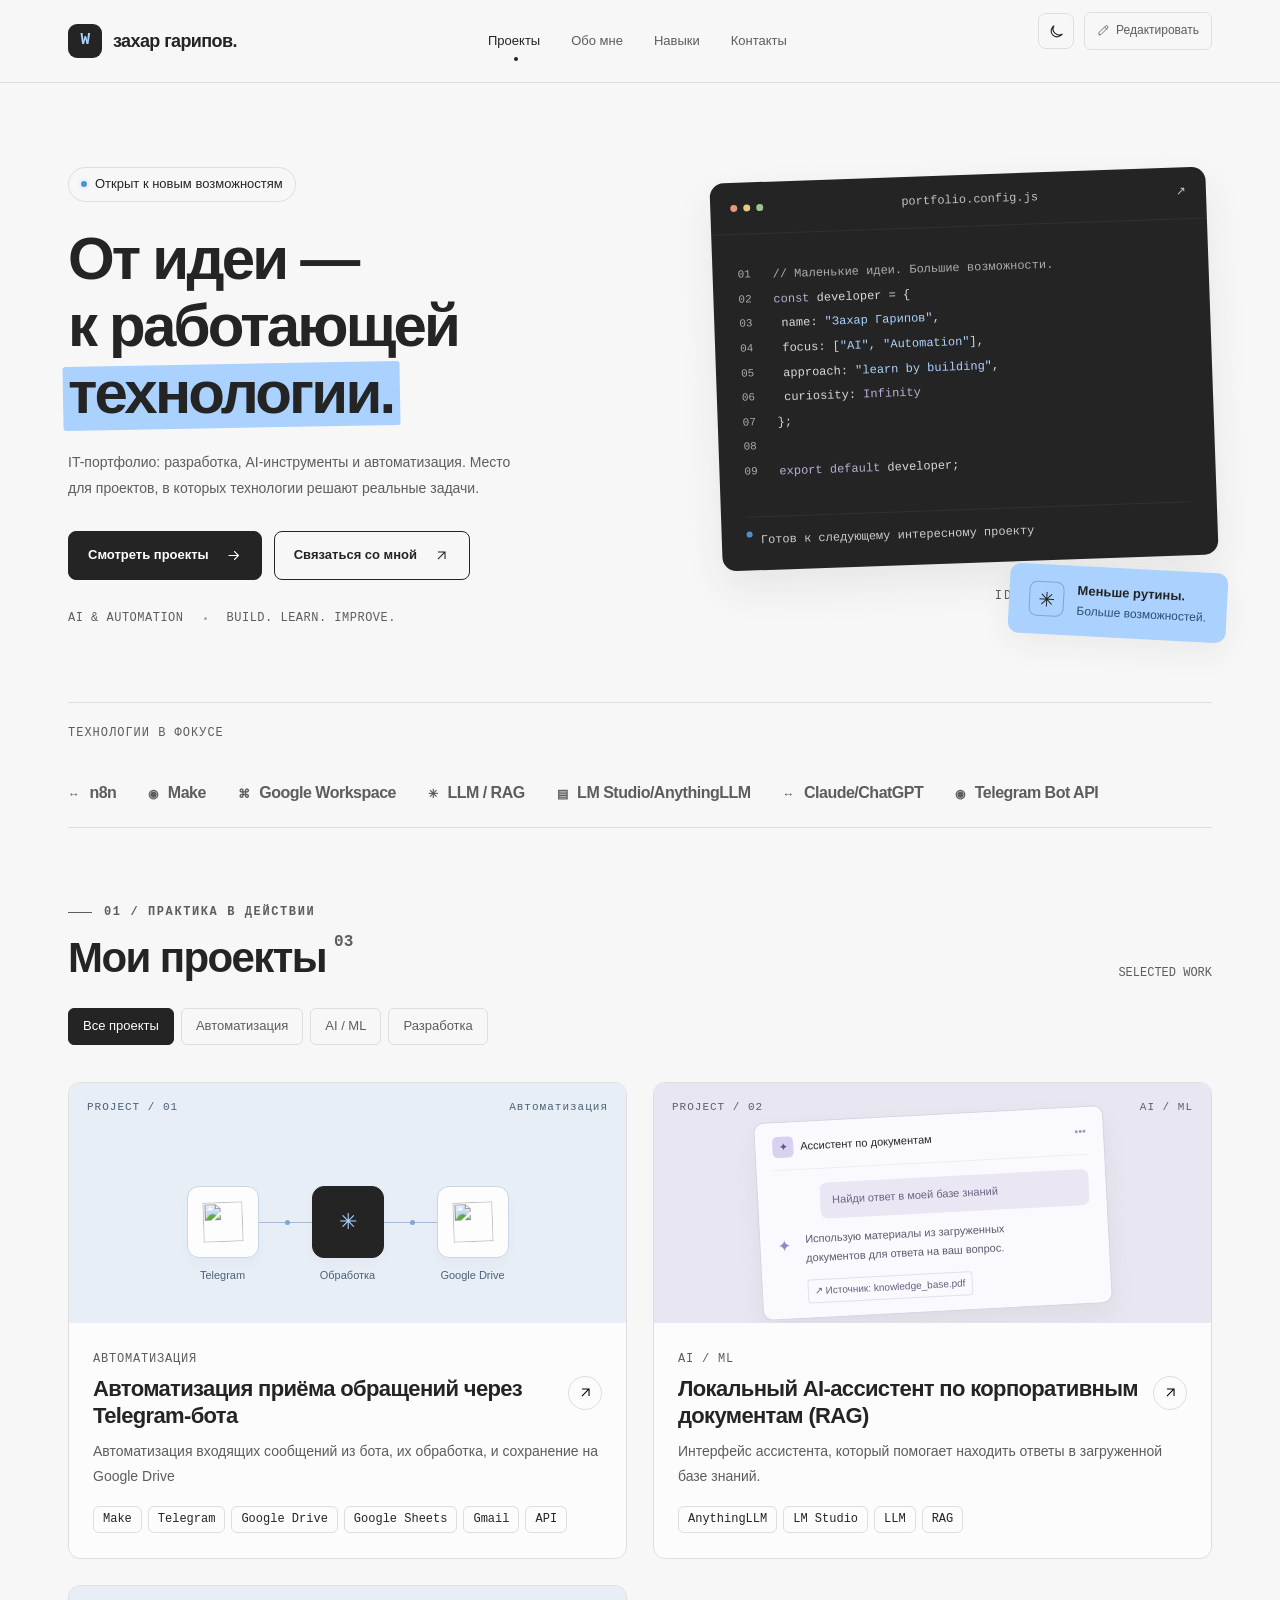
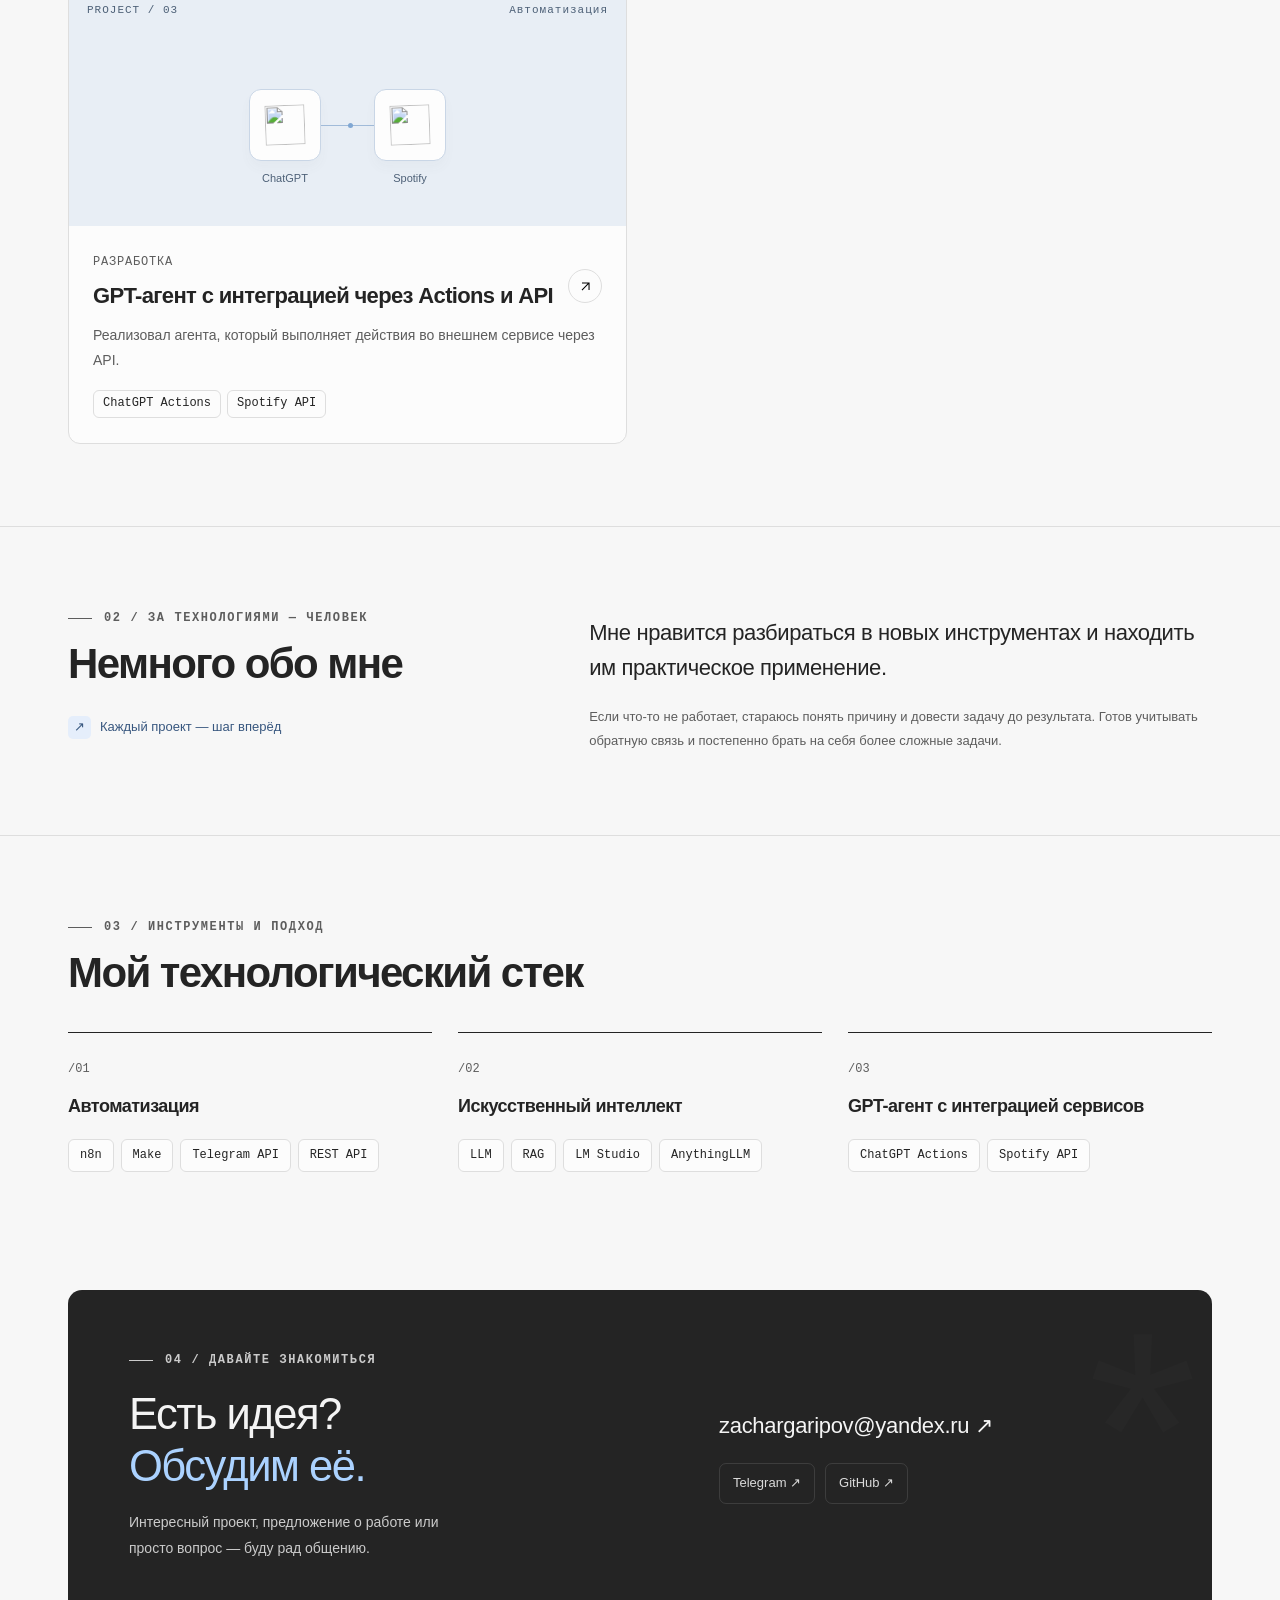
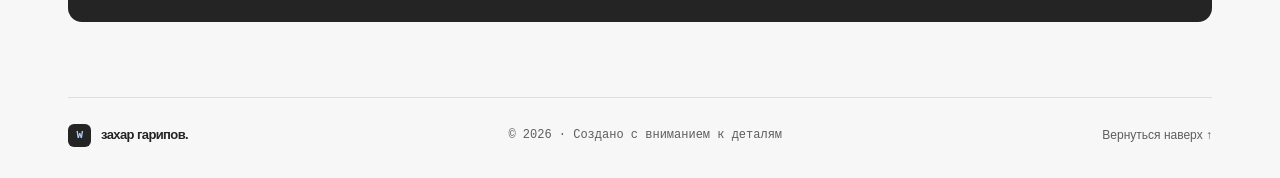
==== index.html @ d555c377 "Add files via upload" ====
<!doctype html>
<html lang="ru" data-theme="light">

<head>
  <meta charset="UTF-8">
  <meta name="viewport" content="width=device-width, initial-scale=1">
  <meta name="theme-color" content="#f7f7f7">
  <script>
    
    (() => {
      let savedTheme;
      try { savedTheme = localStorage.getItem('waynerd-color-theme'); } catch { }
      const theme = savedTheme === 'light' || savedTheme === 'dark'
        ? savedTheme : (window.matchMedia('(prefers-color-scheme: dark)').matches ? 'dark' : 'light');
      document.documentElement.dataset.theme = theme;
      document.querySelector('meta[name="theme-color"]').content = theme === 'dark' ? '#181818' : '#f7f7f7';
    })();
  </script>
  <meta name="description" content="Личное IT-портфолио: проекты, автоматизация, AI и разработка.">
  <title>Захар Гарипов — IT-портфолио</title>
  <link rel="icon"
    href="data:image/svg+xml,%3Csvg xmlns='http://www.w3.org/2000/svg' viewBox='0 0 64 64'%3E%3Crect width='64' height='64' rx='16' fill='%23242424'/%3E%3Cpath d='M16 20l8 25 8-19 8 19 8-25' fill='none' stroke='%23abd2ff' stroke-width='5'/%3E%3C/svg%3E">
  <style>
    :root {
      --paper: #f7f7f7;
      --white: #fff;
      --ink: #242424;
      --muted: #5d5d5d;
      --line: #dedede;
      --accent: #abd2ff;
      --dark: #242424;
      --radius: 18px
    }

    * {
      box-sizing: border-box
    }

    html {
      scroll-behavior: smooth;
      scroll-padding-top: 98px
    }
.project-category {
    font-size: 12px;
    color: var(--muted);
    letter-spacing: .8px;
    text-transform: uppercase;
}
    body {
      margin: 0;
      background: var(--paper);
      color: var(--ink);
      font-family: Inter, "Segoe UI", Arial, sans-serif;
      font-size: 15px;
      line-height: 1.6
    }

    button,
    input,
    textarea,
    select {
      font: inherit
    }

    button,
    a {
      -webkit-tap-highlight-color: transparent
    }

    a {
      color: inherit;
      text-decoration: none
    }

button {
    position: relative;
    cursor: pointer;
    top: -10px;
}

    button:disabled {
      cursor: default;
      opacity: .55
    }

    button:focus-visible,
    a:focus-visible,
    input:focus-visible,
    textarea:focus-visible,
    select:focus-visible {
      outline: 3px solid #4b89ce;
      outline-offset: 4px
    }

    ::selection {
      background: var(--accent)
    }

    svg {
      display: block
    }

    img {
      max-width: 60%;
      display: block;
      transform:rotate(-2deg)
    }

    .wrap {
      max-width: 1240px;
      padding: 0 48px;
      margin: auto
    }

    .mono {
      font-family: Consolas, "Courier New", monospace
    }

    .eyebrow {
      font-size: 12px;
      letter-spacing: 1.6px;
      font-weight: 600;
      text-transform: uppercase;
      color: var(--muted);
      display: flex;
      align-items: center;
      gap: 12px
    }

    .eyebrow:before {
      content: "";
      width: 24px;
      height: 1px;
      background: currentColor
    }

    .pill {
      display: inline-flex;
      align-items: center;
      padding: 5px 11px;
      font-size: 12px;
      border: 1px solid var(--line);
      border-radius: 6px;
      white-space: nowrap
    }

    .btn {
      display: inline-flex;
      align-items: center;
      justify-content: center;
      gap: 16px;
      border: 1px solid var(--ink);
      border-radius: 8px;
      padding: 13px 19px;
      font-size: 13px;
      font-weight: 600;
      min-height: 46px;
      transition: background .2s, transform .2s
    }

    .btn:hover {
      transform: translateY(-2px)
    }

    .btn-dark {
      background: var(--ink);
      color: white
    }

    .btn-dark:hover {
      background: #404040
    }

    .btn-light {
      background: transparent
    }

    .arrow {
      width: 17px;
      height: 17px
    }

    .section {
      padding: 82px 0;
      border-top: 1px solid var(--line)
    }

    .section-top {
      display: flex;
      align-items: end;
      justify-content: space-between;
      gap: 24px;
      margin-bottom: 35px
    }

    .section h2 {
      font-size: clamp(29px, 3.4vw, 42px);
      line-height: 1.2;
      letter-spacing: -1.6px;
      margin: 11px 0 0;
      font-weight: 600
    }

    p {
      margin: 0
    }

    .skip {
      position: fixed;
      top: -100px;
      left: 20px;
      z-index: 100;
      background: var(--accent);
      padding: 12px
    }

    .skip:focus {
      top: 10px
    }

    header {
      position: sticky;
      top: 0;
      z-index: 20;
      background: rgba(247, 247, 247, .96);
      border-bottom: 1px solid var(--line);
      backdrop-filter: blur(12px)
    }

    .header-inner {
      height: 82px;
      display: flex;
      align-items: center;
      justify-content: space-between;
      gap: 24px
    }

    .brand {
      display: flex;
      align-items: center;
      gap: 11px;
      font-size: 18px;
      font-weight: 700;
      letter-spacing: -.6px
    }

    .brand-symbol {
      width: 34px;
      height: 34px;
      border-radius: 9px;
      display: grid;
      place-items: center;
      background: var(--ink);
      color: var(--accent);
      font-size: 16px
    }

    .brand-dot {
      color: #4b89ce
    }

    .nav {
      display: flex;
      gap: 31px;
      font-size: 13px;
      color: var(--muted)
    }

    .nav a:hover,
    .nav a.active {
      color: var(--ink)
    }

    .nav a.active {
      position: relative
    }

    .nav a.active:after {
      content: "";
      position: absolute;
      bottom: -10px;
      width: 4px;
      height: 4px;
      border-radius: 50%;
      background: var(--ink);
      left: 50%
    }

    .header-actions {
      display: flex;
      gap: 10px;
      align-items: center
    }

    .edit-button {
      background: transparent;
      border: 1px solid var(--line);
      padding: 8px 12px;
      border-radius: 7px;
      color: var(--muted);
      font-size: 12px;
      display: flex;
      align-items: center;
      gap: 7px
    }

    .edit-button:hover {
      border-color: var(--ink);
      color: var(--ink)
    }

    .menu-toggle {
      display: none;
      background: none;
      border: 1px solid var(--line);
      border-radius: 8px;
      width: 42px;
      height: 42px;
      font-size: 20px
    }

    .hero {
      padding: 74px 0 59px
    }

    .hero-grid {
      display: grid;
      grid-template-columns: 1.15fr 1fr;
      gap: 60px;
      align-items: center
    }

    .availability {
      display: inline-flex;
      align-items: center;
      gap: 8px;
      border: 1px solid var(--line);
      border-radius: 50px;
      font-size: 13px;
      padding: 6px 12px;
      margin-bottom: 23px
    }

    .status-dot {
      height: 6px;
      width: 6px;
      background: #508ecc;
      border-radius: 50%;
      box-shadow: 0 0 0 3px #e8f3ff
    }

    .hero h1 {
      font-size: clamp(38px, 4.7vw, 60px);
      font-weight: 600;
      line-height: 1.12;
      letter-spacing: -2.8px;
      margin: 0 0 24px
    }

    .hero h1 span {
      display: block
    }

    .highlight {
      width: max-content;
      max-width: 100%;
      position: relative;
      isolation: isolate
    }

    .highlight:before {
      content: "";
      position: absolute;
      background: var(--accent);
      inset: 5px -7px -2px -5px;
      z-index: -1;
      transform: rotate(-1deg);
      border-radius: 3px
    }

    .hero-desc {
      max-width: 450px;
      line-height: 1.85;
      color: var(--muted);
      font-size: 14px
    }

    .hero-actions {
      display: flex;
      flex-wrap: wrap;
      gap: 12px;
      margin-top: 29px
    }

    .hero-meta {
      margin-top: 29px;
      display: flex;
      gap: 20px;
      align-items: center;
      font-size: 12px;
      letter-spacing: .5px;
      color: var(--muted);
      flex-wrap: wrap
    }

    .hero-meta i {
      width: 3px;
      height: 3px;
      border-radius: 50%;
      background: #a7a7a7
    }

    .hero-art {
      position: relative;
      padding: 18px 0 32px 8px;
      min-width: 0
    }

    .terminal {
      background: var(--dark);
      color: #d8d8d8;
      border-radius: 14px;
      overflow: hidden;
      transform: rotate(-2deg);
      box-shadow: 0 18px 40px #2f2f2f15;
      position: relative
    }

    .terminal-top {
      padding: 16px 20px;
      border-bottom: 1px solid #ffffff0e;
      display: flex;
      align-items: center;
      justify-content: space-between;
      font-size: 12px;
      color: #c1c1c1
    }

    .dots {
      display: flex;
      gap: 6px
    }

    .dots i {
      width: 7px;
      height: 7px;
      border-radius: 50%;
      background: #6f6f6f
    }

    .dots i:first-child {
      background: #e89683
    }

    .dots i:nth-child(2) {
      background: #e3cb80
    }

    .dots i:nth-child(3) {
      background: #a2c38b
    }

    .terminal-code {
      padding: 29px 25px 31px;
      font-size: 12px;
      line-height: 2.05
    }
/* Изначально скрываем темный фон и окно */
.my-modal {
  position: fixed;
  top: 0;
  left: 0;
  width: 100%;
  height: 100%;
  background: rgba(0, 0, 0, 0.6); /* Затемнение фона */
  display: flex;
  justify-content: center;
  align-items: center;
  z-index: 9999;
  
  opacity: 0;
  pointer-events: none;
  transition: opacity 0.2s ease;
}

/* Белая карточка внутри */
.modal-content {
  background: white;
  padding: 30px;
  border-radius: 12px;
  width: 550px;
  max-width: 90%;
  position: relative
}

/* Класс, который добавляет JavaScript при клике */
.my-modal.active {
  opacity: 1;
  pointer-events: auto;
}

    .code-line {
      display: flex;
      gap: 20px
    }

    .line-no {
      color: #acacac;
      user-select: none;
      width: 15px;
      flex-shrink: 0;
      font-size: 11px
    }

    .code-text {
      white-space: pre-wrap;
      overflow-wrap: anywhere
    }

    .code-purple {
      color: #bcadd6
    }

    .code-accent {
      color: #abd2ff
    }

    .code-muted {
      color: #acacac
    }

    .terminal-foot {
      margin: 0 25px 20px;
      border-top: 1px solid #ffffff0e;
      padding-top: 14px;
      font-size: 12px;
      color: #cccccc;
      display: flex;
      gap: 8px
    }

    .terminal-foot .status-dot {
      box-shadow: none
    }

    .floating-card {
      position: absolute;
      right: -15px;
      bottom: 0;
      background: var(--accent);
      padding: 15px 20px;
      border-radius: 11px;
      box-shadow: 0 10px 30px #31313110;
      display: flex;
      align-items: center;
      gap: 13px;
      transform: rotate(3deg)
    }

    .floating-card strong {
      display: block;
      font-size: 13px
    }

    .floating-card span {
      display: block;
      color: #2d4d72;
      font-size: 12px
    }

    .floating-icon {
      font-size: 20px;
      border: 1px solid #7ba6d8;
      width: 35px;
      height: 35px;
      border-radius: 8px;
      display: grid;
      place-items: center
    }

    .art-label {
      font-size: 12px;
      letter-spacing: 2px;
      text-align: right;
      margin-top: 24px;
      color: var(--muted);
      padding-right: 24px
    }

    .tech-strip {
      border-top: 1px solid var(--line);
      border-bottom: 1px solid var(--line);
      margin-top: 64px;
      padding: 21px 0;
      display: flex;
      align-items: center;
      gap: 37px;
      justify-content: space-between;
      flex-wrap: wrap
    }

    .tech-strip>span {
      font-size: 12px;
      color: var(--muted);
      letter-spacing: 1px
    }

    .tech-list {
      display: flex;
      gap: 32px;
      flex-wrap: wrap;
      align-items: center;
      color: var(--muted)
    }

    .tech-list span {
      font-size: 16px;
      letter-spacing: -.5px;
      font-weight: 600
    }

    .tech-list small {
      font-size: 12px;
      margin-right: 6px;
      color: var(--muted)
    }

    #projects {
      border-top: 0;
      padding-top: 16px
    }

    .project-count {
      color: var(--muted);
      font-size: 16px;
      vertical-align: top;
      letter-spacing: 0;
      margin-left: 8px
    }

    .project-tools {
      display: flex;
      align-items: center;
      justify-content: space-between;
      gap: 18px;
      margin-bottom: 27px
    }

    .filters {
      display: flex;
      gap: 7px;
      flex-wrap: wrap
    }

    .filter {
      background: transparent;
      border: 1px solid var(--line);
      padding: 7px 14px;
      border-radius: 6px;
      font-size: 13px;
      color: var(--muted)
    }

    .filter.active {
      background: var(--ink);
      border-color: var(--ink);
      color: white
    }

    .project-grid {
      display: grid;
      grid-template-columns: repeat(2, minmax(0, 1fr));
      gap: 26px
    }

    .project {
      border: 1px solid var(--line);
      background: #fcfcfc;
      border-radius: 12px;
      overflow: hidden;
      transition: transform .2s, box-shadow .2s
    }

    .project:hover {
      transform: translateY(-4px);
      box-shadow: 0 12px 24px #3232320a
    }

    .project-preview {
      height: 240px;
      position: relative;
      overflow: hidden;
      display: flex;
      align-items: center;
      justify-content: center;
      background: #e8eef5
    }

    .preview-index {
      position: absolute;
      top: 16px;
      left: 18px;
      font-size: 11px;
      letter-spacing: 1px;
      color: #4d6077
    }

    .preview-type {
      position: absolute;
      top: 16px;
      right: 18px;
      font-size: 11px;
      letter-spacing: 1px;
      color: #4d6077
    }

    .workflow {
      width: 100%;
      max-width: 400px;
      padding: 38px 24px 0;
      display: flex;
      align-items: center;
      justify-content: center
    }

    .node {
      border: 1px solid #c9d6e6;
      box-shadow: 0 7px 12px #56565608;
      background: #fdfdfd;
      width: 72px;
      height: 72px;
      border-radius: 12px;
      display: grid;
      place-items: center;
      position: relative
    }

    .node-icon {
      font-size: 22px
    }
.notice {
 
    padding: 12px 14px;
    border-radius: 8px;
    font-size: 13px;
    color: #3e5b81;
    margin-bottom: 20px;
    line-height: 1.65;
    top: 100px;
    position: relative;
}
    .node small {
      position: absolute;
      top: 80px;
      white-space: nowrap;
      color: #4d6077;
      font-size: 11px
    }

    .node.main {
      background: var(--dark);
      border-color: var(--dark);
      color: var(--accent)
    }

    .connector {
      height: 1px;
      background: #a1bbd9;
      flex: 1;
      min-width: 12px;
      max-width: 53px;
      position: relative
    }

    .connector:after {
      content: "";
      width: 5px;
      height: 5px;
      background: #80a7d3;
      position: absolute;
      top: -2px;
      left: 50%;
      border-radius: 50%
    }

    .project-preview.ai {
      background: #e8e7f1
    }

    .project-preview.ai .preview-index,
    .project-preview.ai .preview-type {
      color: #635b74
    }

    .mini-chat {
      width: 76%;
      max-width: 350px;
      border: 1px solid #d7d4e3;
      border-radius: 10px;
      background: #faf9fe;
      box-shadow: 0 13px 23px #6b6b6b14;
      margin-top: 20px;
      padding: 14px 17px;
      transform: rotate(-3deg)
    }

    .chat-head {
      display: flex;
      gap: 7px;
      align-items: center;
      font-size: 11px;
      padding-bottom: 12px;
      border-bottom: 1px solid #eeedf3
    }

    .chat-avatar {
      background: #d8d1ef;
      width: 21px;
      height: 21px;
      border-radius: 5px;
      display: grid;
      place-items: center;
      color: #65538b
    }

    .chat-message {
      margin: 14px 0 10px 45px;
      border-radius: 7px;
      background: #eae6f4;
      padding: 9px 12px;
      font-size: 11px;
      color: #6d6382
    }

    .chat-response {
      font-size: 11px;
      line-height: 1.8;
      color: #60586e;
      padding-left: 28px;
      position: relative
    }

    .chat-response:before {
      content: "✦";
      position: absolute;
      left: 0;
      top: 2px;
      color: #9a83c5;
      font-size: 16px
    }
    .dilog-1 {
      position: relative;
    }

    .chat-source {
      font-size: 10px;
      display: inline-block;
      margin: 11px 0 0 28px;
      border: 1px solid #e3dfef;
      border-radius: 3px;
      padding: 3px 6px;
      color: #695c7d
    }

    .project-preview.web {
      background: #e7eef7
    }

    .mini-browser {
      width: 78%;
      border: 1px solid #c8d7ec;
      border-radius: 8px;
      background: #fafcff;
      margin-top: 24px;
      transform: rotate(2deg);
      box-shadow: 0 10px 25px #73737315
    }

    .mini-bar {
      height: 22px;
      background: #edf3fb;
      border-bottom: 1px solid #dce7f5;
      display: flex;
      gap: 4px;
      align-items: center;
      padding: 0 9px
    }

    .mini-bar i {
      width: 4px;
      height: 4px;
      background: #b6c8df;
      border-radius: 50%
    }

    .mini-screen {
      display: grid;
      grid-template-columns: 1fr 1fr;
      gap: 20px;
      padding: 24px
    }

    .mini-screen b {
      font-size: 21px;
      line-height: 1.05;
      letter-spacing: -1px;
      color: #3d536f
    }

    .mini-screen p {
      height: 4px;
      background: #d9e3f0;
      width: 70%;
      margin-top: 10px
    }

    .mini-screen button {
      background: #43648a;
      border: 0;
      padding: 5px 11px;
      border-radius: 3px;
      color: #d8e6f8;
      font-size: 8px;
      margin-top: 12px;
      pointer-events: none
    }

    .mini-graphic {
      background: #d8e5f5;
      border-radius: 5px;
      display: flex;
      align-items: end;
      justify-content: center;
      gap: 8px;
      padding: 14px
    }

    .mini-graphic i {
      background: #88a9d2;
      flex: 1;
      border-radius: 3px;
      height: 35%
    }

    .mini-graphic i:nth-child(2) {
      height: 65%
    }

    .mini-graphic i:nth-child(3) {
      height: 90%;
      background: #496f9f
    }

    .project-preview.data {
      background: #eceef1
    }

    .mini-data {
      margin-top: 25px;
      background: #fafbfc;
      border: 1px solid #d6dce5;
      padding: 18px;
      border-radius: 9px;
      width: 73%;
      transform: rotate(-2deg);
      box-shadow: 0 10px 25px #5e5e5e10
    }

    .data-head {
      font-size: 11px;
      color: #586578;
      display: flex;
      justify-content: space-between
    }

    .data-bars {
      display: flex;
      gap: 9px;
      align-items: end;
      height: 80px;
      padding-top: 18px
    }

    .data-bars i {
      height: var(--height);
      flex: 1;
      background: #a1b5cf;
      border-radius: 3px 3px 0 0
    }

    .data-bars i:nth-child(4) {
      background: #607a9b
    }

    .data-bottom {
      display: flex;
      justify-content: space-between;
      border-top: 1px solid #dde4ed;
      padding-top: 8px;
      font-size: 10px;
      color: #4b5d74
    }

    .project-body {
      padding: 22px 24px 25px
    }

    .project-category {
      font-size: 12px;
      color: var(--muted);
      letter-spacing: .8px;
      text-transform: uppercase
    }

    .project-title-row {
      display: flex;
      justify-content: space-between;
      gap: 15px;
      align-items: center;
      margin: 7px 0 10px
    }

    .project h3 {
      font-size: 22px;
      letter-spacing: -.65px;
      font-weight: 600;
      line-height: 1.2;
      margin: 0
    }

    .project-open {
      width: 34px;
      height: 34px;
      border-radius: 50%;
      border: 1px solid var(--line);
      background: none;
      display: grid;
      place-items: center;
      flex-shrink: 0
    }

    .project-open:hover {
      background: var(--accent);
      border-color: var(--accent)
    }

    .project-desc {
      font-size: 14px;
      color: var(--muted);
      line-height: 1.75;
      margin-bottom: 18px;
      min-height: 42px
    }

    .tags {
      display: flex;
      flex-wrap: wrap;
      gap: 6px
    }

    .tags .pill {
      font-size: 12px;
      padding: 3px 9px
    }

    .demo-label {
      font-size: 13px;
      color: var(--muted);
      margin-top: 24px;
      display: flex;
      align-items: center;
      gap: 6px
    }

    .add-project {
      background: transparent;
      border: 0;
      font-size: 13px;
      color: var(--muted);
      display: flex;
      gap: 8px;
      align-items: center;
      padding: 8px 0
    }

    .add-project:hover {
      color: var(--ink)
    }

    .empty {
      grid-column: 1/-1;
      padding: 50px;
      border: 1px dashed var(--line);
      border-radius: 12px;
      text-align: center;
      color: var(--muted)
    }

    .about-grid {
      display: grid;
      grid-template-columns: .9fr 1.3fr;
      gap: 90px
    }

    .about-intro {
      font-size: 22px;
      line-height: 1.6;
      letter-spacing: -.4px;
      max-width: 660px;
      margin-top: 6px
    }

    .about-text {
      font-size: 13px;
      color: var(--muted);
      margin-top: 20px;
      line-height: 1.85
    }

    .about-note {
      margin-top: 27px;
      display: flex;
      gap: 9px;
      align-items: center;
      font-size: 13px;
      color: #38577f
    }

    .about-note span {
      display: grid;
      place-items: center;
      background: #e5eefb;
      border-radius: 5px;
      width: 23px;
      height: 23px
    }

    .skills-layout {
      display: grid;
      grid-template-columns: 1fr 1fr 1fr;
      gap: 26px;
      margin-top: 33px
    }

    .skill-group {
      border-top: 1px solid var(--ink);
      padding: 22px 0
    }

    .skill-group>span {
      font-size: 12px;
      color: var(--muted)
    }

    .skill-group h3 {
      font-size: 18px;
      font-weight: 600;
      letter-spacing: -.5px;
      margin: 13px 0 18px
    }

    .skill-tags {
      display: flex;
      flex-wrap: wrap;
      gap: 7px
    }

    .skill-tags .pill {
      padding: 6px 11px;
      background: #fcfcfc;
      font-size: 12px
    }

    .contact {
      background: var(--dark);
      color: #f4f4f4;
      padding: 61px;
      border-radius: 14px;
      display: grid;
      grid-template-columns: 1.25fr 1fr;
      gap: 50px;
      align-items: center;
      margin: 14px 0 75px;
      position: relative;
      overflow: hidden
    }

    .contact:after {
      content: "*";
      font-family: Arial, sans-serif;
      font-size: 280px;
      line-height: 1;
      position: absolute;
      color: #ffffff03;
      right: 15px;
      top: 0;
      pointer-events: none
    }

    .contact .eyebrow {
      color: #cbcbcb
    }

    .contact h2 {
      font-size: clamp(30px, 3.4vw, 44px);
      font-weight: 500;
      line-height: 1.2;
      letter-spacing: -1.5px;
      margin: 18px 0
    }

    .contact h2 span {
      color: var(--accent)
    }

    .contact p {
      font-size: 14px;
      color: #cbcbcb;
      max-width: 330px;
      line-height: 1.8
    }

    .contact-right {
      position: relative;
      z-index: 1
    }

    .contact-mail {
      font-size: clamp(15px, 2vw, 22px);
      letter-spacing: -.3px;
      display: block;
      overflow-wrap: anywhere;
      margin-bottom: 20px
    }

    .contact-mail:hover {
      color: var(--accent)
    }

    .contact-links {
      display: flex;
      flex-wrap: wrap;
      gap: 10px
    }

    .contact-link {
      border: 1px solid #6f6f6f55;
      border-radius: 7px;
      padding: 9px 13px;
      font-size: 13px;
      display: flex;
      gap: 17px;
      align-items: center;
      background: transparent;
      color: #dbdbdb
    }

    .contact-link:hover {
      background: #ffffff08
    }

    .contact-placeholder {
      color: #cbcbcb;
      font-size: 14px;
      margin-bottom: 20px
    }

    .contact .btn {
      color: var(--ink);
      background: var(--accent);
      border: 0;
      font-size: 12px;
      margin-top: 4px
    }

    .footer {
      border-top: 1px solid var(--line);
      padding: 26px 0 31px;
      display: flex;
      justify-content: space-between;
      align-items: center;
      font-size: 12px;
      color: var(--muted);
      gap: 20px
    }

    .footer a {
      display: flex;
      gap: 10px;
      align-items: center
    }

    .footer .brand {
      font-size: 13px;
      color: var(--ink)
    }

    .footer .brand-symbol {
      width: 23px;
      height: 23px;
      border-radius: 6px;
      font-size: 11px
    }

    dialog {
      border: 1px solid var(--line);
      border-radius: 16px;
      background: var(--paper);
      color: var(--ink);
      padding: 0;
      width: min(600px, calc(100% - 28px));
      max-height: 88dvh;
      box-shadow: 0 25px 100px #0003
    }

    dialog::backdrop {
      background: #1d1d1dd0;
      backdrop-filter: blur(4px)
    }
      .close {
          width: 34px;
          height: 34px;
          border: 1px solid var(--line);
          background: transparent;
          border-radius: 7px;
          font-size: 21px;
          flex-shrink: 0;
    }
    .dialog-head {
      padding: 24px 28px 380px;
      display: flex;
      align-items: start;
      justify-content: space-between;
      gap: 14px;
      border-bottom: 1px solid var(--line);
      position: sticky;
      top: 0;
      background: var(--paper);
      z-index: 2
    }
.project-category {
    font-size: 12px;
    color: var(--muted);
    letter-spacing: .8px;
    text-transform: uppercase;
}
    .dialog-head h2 {
      font-size: 22px;
      letter-spacing: -.7px;
      margin: 0;
      white-space:nowrap 
    }

    .close {
      width: 34px;
      height: 34px;
      border: 1px solid var(--line);
      background: transparent;
      border-radius: 7px;
      font-size: 21px;
      flex-shrink: 0
    }

    .dialog-body {
      padding: 300px 28px 28px;
        background: white;
        border-radius: 12px;
        width: 550px;
        max-width: 90%;
        position: relative
    }

    .dialog-body p {
      font-size: 13px;
      color: var(--muted);
      line-height: 1.8;vvvvvv
      top: -280px;
      position: relative
    }
 
    .notice {
      padding: 12px 14px;
      border-radius: 8px;
      font-size: 13px;
      color: #3e5b81;
      margin-bottom: 20px;
      line-height: 1.65
      position: relative;
      top: 40px;
      left: -235px
    }
 
        .project-category {
      font-size: 12px;
      color: var(--muted);
      text-transform: uppercase;
      letter-spacing: 0.8px;
      margin-bottom: 4px; /* Небольшой отступ до заголовка */
    }
    
    .modal-content h2 {
      font-size: 22px;
      margin: 0 0 10px 0; /* Убираем стандартные отступы браузера и добавляем снизу */
    }
    .modal-content p {
      font-size: 14px;
      color: var(--muted);
      line-height: 1.6;
      margin: 0; /* Без лишних смещений */
    }
    .field {
      display: block;
      font-size: 13px;
      font-weight: 600;
      margin-top: 16px
    }
.my-element {
  transform: translate(10px, -5px); 
  /* Сдвигает вправо на 10px и вверх на 5px */
}
    .field input,
    .field textarea,
    .field select {
      display: block;
      width: 100%;
      padding: 10px 12px;
      margin-top: 7px;
      border: 1px solid #d4d4d4;
      border-radius: 7px;
      background: #fff;
      color: var(--ink);
      font-weight: 400;
      min-width: 0
    }

    .field textarea {
      resize: vertical;
      min-height: 86px
    }

    .two-fields {
      display: grid;
      grid-template-columns: 1fr 1fr;
      gap: 15px
    }

    .dialog-actions {
      display: flex;
      flex-wrap: wrap;
      gap: 10px;
      margin-top: 24px
    }

    .dialog-actions .btn {
      font-size: 12px;
      padding: 11px 16px
    }

    .detail-stack {
      margin-top: 18px;
      display: flex;
      flex-wrap: wrap;
      gap: 7px
    }

    .detail-label {
      font-size: 12px;
      letter-spacing: 1px;
      color: var(--muted);
      text-transform: uppercase;
      margin: 20px 0 7px
    }

    .detail-toolbar {
      display: flex;
      gap: 12px;
      flex-wrap: wrap;
      margin-top: 23px
    }

    .text-btn {
      border: 0;
      background: none;
      font-size: 12px;
      color: var(--muted);
      padding: 9px 0;
      text-decoration: underline
    }

    .text-btn.danger {
      color: #a95e4c
    }

    .toast {
      position: fixed;
      bottom: 24px;
      left: 50%;
      transform: translateX(-50%) translateY(20px);
      background: var(--ink);
      color: #fff;
      font-size: 12px;
      padding: 12px 20px;
      border-radius: 8px;
      opacity: 0;
      display: flex;
      pointer-events: none;
      transition: .2s;
      z-index: 100;
      max-width: calc(100% - 32px);
      text-align: center
    }

    .toast.show {
      opacity: 1;
      transform: translateX(-50%) translateY(0)
    }

    .mobile-only {
      display: none
    }

    .content-image {
      display: inline-block;
      max-width: 100%;
      height: auto;
      max-height: 320px;
      object-fit: contain;
      vertical-align: middle;
      margin: 5px 6px 5px 0
    }

    .image-hint {
      font-size: 12px;
      color: var(--muted);
      margin: 14px 0 0;
      line-height: 1.7
    }

    .section-caption {
      font-size: 12px;
      color: var(--muted);
      flex-shrink: 0
    }

    @media(max-width:540px) {
      .section-top {
        flex-wrap: wrap
      }

      .hero-meta {
        gap: 8px 14px
      }

      .terminal-foot {
        flex-wrap: wrap
      }

      .preview-index,
      .preview-type {
        letter-spacing: .4px
      }
    }

    :root {
      color-scheme: light
    }

    .theme-toggle {
      display: grid;
      place-items: center;
      flex-shrink: 0;
      width: 36px;
      height: 36px;
      border: 1px solid var(--line);
      border-radius: 8px;
      background: transparent;
      color: var(--ink);
      transition: background .2s, border-color .2s
    }

    .theme-toggle:hover {
      background: var(--line);
      border-color: var(--muted)
    }

    .theme-toggle svg {
      width: 17px;
      height: 17px
    }

    .theme-sun {
      display: none
    }

    [data-theme="dark"] {
      color-scheme: dark;
      --paper: #181818;
      --white: #272727;
      --ink: #ededed;
      --muted: #bfbfbf;
      --line: #3b3b3b;
      --dark: #222222
    }

    [data-theme="dark"] .theme-moon {
      display: none
    }

    [data-theme="dark"] .theme-sun {
      display: block
    }

    [data-theme="dark"] header {
      background: rgba(24, 24, 24, .96)
    }

    [data-theme="dark"] .nav {
      color: var(--muted)
    }

    [data-theme="dark"] .brand-symbol {
      background: var(--accent);
      color: #242424
    }

    [data-theme="dark"] .brand-dot {
      color: #abd2ff
    }

    [data-theme="dark"] .btn-dark {
      background: var(--accent);
      border-color: var(--accent);
      color: #242424
    }

    [data-theme="dark"] .btn-dark:hover {
      background: #c8e1ff
    }

    [data-theme="dark"] .highlight {
      color: #242424
    }

    [data-theme="dark"] .floating-card {
      color: #242424
    }

    [data-theme="dark"] .tech-list {
      color: var(--muted)
    }

    [data-theme="dark"] .tech-list small {
      color: var(--muted)
    }

    [data-theme="dark"] .project {
      background: #222222
    }

    [data-theme="dark"] .project-preview {
      background: #252b33
    }

    [data-theme="dark"] .project-preview.ai {
      background: #292735
    }

    [data-theme="dark"] .project-preview.web {
      background: #242d3a
    }

    [data-theme="dark"] .project-preview.data {
      background: #2b2d31
    }

    [data-theme="dark"] .preview-index,
    [data-theme="dark"] .preview-type {
      color: #b9c8da
    }

    [data-theme="dark"] .project-preview.ai .preview-index,
    [data-theme="dark"] .project-preview.ai .preview-type {
      color: #b1a6c7
    }

    [data-theme="dark"] .node {
      background: #303a46;
      border-color: #4c6077;
      color: #d0d0d0
    }

    [data-theme="dark"] .node.main {
      background: #1c2531;
      color: var(--accent)
    }

    [data-theme="dark"] .node small {
      color: #b9c8da
    }

    [data-theme="dark"] .mini-chat {
      background: #34303e;
      border-color: #51495f
    }

    [data-theme="dark"] .chat-head {
      border-color: #494154;
      color: #d4c9e7
    }

    [data-theme="dark"] .chat-avatar {
      background: #5d506f;
      color: #e4d6f8
    }

    [data-theme="dark"] .chat-message {
      background: #494051;
      color: #d8cce6
    }

    [data-theme="dark"] .chat-response {
      color: #c0b5cf
    }

    [data-theme="dark"] .chat-source {
      border-color: #635770;
      color: #bfb0d2
    }

    [data-theme="dark"] .mini-browser {
      background: #2d3b50;
      border-color: #4a6385
    }

    [data-theme="dark"] .mini-bar {
      background: #273449;
      border-color: #3f5372
    }

    [data-theme="dark"] .mini-screen b {
      color: #d3e1f4
    }

    [data-theme="dark"] .mini-screen p {
      background: #536b8b
    }

    [data-theme="dark"] .mini-graphic {
      background: #34496a
    }

    [data-theme="dark"] .mini-data {
      background: #343941;
      border-color: #505c6d
    }

    [data-theme="dark"] .data-head {
      color: #cbd6e5
    }

    [data-theme="dark"] .data-bottom {
      border-color: #59677b;
      color: #b9c7d9
    }
    
button-1 {
    position: absolute;
    cursor: pointer;
    top: 20px;
    right: 30px;
}
    [data-theme="dark"] .filter.active {
      background: var(--accent);
      border-color: var(--accent);
      color: #242424
    }

    [data-theme="dark"] .project-open {
      color: var(--ink)
    }


    [data-theme="dark"] .project-open:hover {
      color: #242424
    }

    [data-theme="dark"] .skill-tags .pill {
      background: #222222
    }

    [data-theme="dark"] .about-note {
      color: #b9d0ee
    }

    [data-theme="dark"] .about-note span {
      background: #273850
    }

    [data-theme="dark"] .contact .btn {
      color: #242424
    }

    [data-theme="dark"] .contact {
      border: 1px solid var(--line)
    }

    [data-theme="dark"] .notice {
      background: #27364b;
      color: #c1d6f3
    }

    [data-theme="dark"] .field input,
    [data-theme="dark"] .field textarea,
    [data-theme="dark"] .field select {
      background: #282828;
      border-color: #4e4e4e
    }

    [data-theme="dark"] .close,
    [data-theme="dark"] .menu-toggle {
      color: var(--ink)
    }

    [data-theme="dark"] .toast {
      background: var(--accent);
      color: #242424
    }

    [data-theme="dark"] .skip {
      color: #242424
    }

    [data-theme="dark"] .text-btn.danger {
      color: #eba593
    }

    @media(max-width:540px) {
      .edit-label {
        display: none
      }

      .header-actions .edit-button svg {
        display: block;
        width: 15px;
        height: 15px
      }

      .edit-button {
        width: 36px;
        height: 36px;
        padding: 0 !important;
        display: grid;
        place-items: center;
        flex-shrink: 0
      }

      .header-actions {
        flex-shrink: 0
      }
    }

    @media(min-width:1500px) {
      .wrap {
        max-width: 1360px
      }

      .hero-grid {
        gap: 95px
      }

      .hero {
        padding-top: 100px
      }

      .hero h1 {
        font-size: 68px
      }

      .hero-art {
        max-width: 510px
      }

      .project-preview {
        height: 270px
      }
    }

    @media(max-width:1020px) {
      .wrap {
        padding: 0 32px
      }

      .hero-grid {
        gap: 35px
      }

      .hero h1 {
        font-size: 48px
      }

      .hero-desc {
        font-size: 13px
      }

      .terminal-code {
        font-size: 11px;
        padding: 23px 18px
      }

      .code-line {
        gap: 12px
      }

      .floating-card {
        right: -8px
      }

      .nav {
        gap: 23px
      }

      .tech-list {
        gap: 20px
      }

      .tech-list span {
        font-size: 14px
      }

      .about-grid {
        gap: 40px
      }

      .contact {
        padding: 42px;
        gap: 30px
      }

      .hero-meta {
        gap: 12px;
        flex-wrap: wrap
      }

      .project h3 {
        font-size: 20px
      }
    }

    @media(max-width:760px) {
      .wrap {
        padding: 0 22px
      }

      .header-inner {
        height: 70px;
        gap: 12px
      }

      .brand {
        font-size: 16px
      }

      .brand-symbol {
        width: 30px;
        height: 30px
      }

      .menu-toggle {
        display: block
      }

      .edit-button {
        font-size: 11px;
        padding: 8px 10px
      }

      .edit-button svg {
        display: none
      }

      .nav {
        display: none;
        position: absolute;
        top: 70px;
        left: 0;
        right: 0;
        background: var(--paper);
        padding: 22px;
        border-bottom: 1px solid var(--line);
        box-shadow: 0 12px 15px #00000008;
        flex-direction: column;
        gap: 20px
      }

      .nav.open {
        display: flex
      }

      .nav a.active:after {
        display: none
      }

      .hero {
        padding: 40px 0 35px
      }

      .hero-grid {
        grid-template-columns: 1fr;
        gap: 30px
      }

      .hero h1 {
        font-size: clamp(36px, 7.5vw, 54px);
        letter-spacing: -1.8px
      }

      .hero-desc {
        max-width: 500px;
        font-size: 14px
      }

      .hero-art {
        width: 100%;
        max-width: 490px;
        margin: 0 auto;
        padding-left: 5px;
        padding-right: 7px
      }

      .terminal-code {
        font-size: 12px;
        padding: 25px 20px
      }

      .floating-card {
        right: 0;
        bottom: 7px;
        padding: 13px 17px
      }

      .art-label {
        margin-top: 23px
      }

      .hero-meta {
        flex-wrap: wrap;
        font-size: 12px;
        gap: 14px
      }

      .tech-strip {
        margin-top: 33px;
        align-items: flex-start;
        gap: 17px;
        flex-direction: column;
        padding: 21px 0;
        flex-wrap: wrap
      }

      .tech-list {
        gap: 12px 24px
      }

      .tech-list span {
        font-size: 14px
      }

      .section {
        padding: 49px 0
      }

      .section-top {
        margin-bottom: 27px
      }

      .section h2 {
        letter-spacing: -1px
      }

      .project-grid {
        gap: 20px
      }

      .project-preview {
        height: 240px
      }

      .project-body {
        padding: 19px
      }

      .project h3 {
        font-size: 19px
      }

      .project-desc {
        font-size: 14px;
        min-height: 0
      }

      .project-tools {
        align-items: start
      }

      .add-project {
        font-size: 13px;
        flex-shrink: 0
      }

      .about-grid {
        grid-template-columns: 1fr;
        gap: 25px
      }

      .about-intro {
        font-size: 20px
      }

      .skills-layout {
        gap: 20px;
        grid-template-columns: 1fr 1fr
      }

      .skills-layout .skill-group:last-child {
        grid-column: 1/-1
      }

      .contact {
        grid-template-columns: 1fr;
        padding: 33px;
        gap: 28px;
        margin: 10px 0 42px
      }

      .contact h2 {
        font-size: 34px
      }

      .contact-mail {
        font-size: 22px
      }

      .footer {
        flex-wrap: wrap;
        gap: 16px
      }

      .footer>span {
        order: 3;
        width: 100%;
        font-size: 12px
      }

      .mini-screen {
        padding: 17px;
        gap: 10px
      }

      .mini-screen b {
        font-size: 16px
      }

      .mini-data {
        width: 83%
      }

      .mini-chat {
        width: 84%
      }

      .workflow {
        padding-left: 15px;
        padding-right: 15px
      }

      .node {
        width: 53px;
        height: 53px
      }

      .node-icon {
        font-size: 21px
      }

      .node small {
        top: 62px;
        font-size: 11px
      }

      .connector {
        min-width: 10px
      }

      .preview-type {
        font-size: 11px
      }

      .preview-index {
        left: 14px
      }

      .mini-screen button {
        font-size: 7px
      }
    }

    @media(max-width:540px) {
      .project-grid {
        grid-template-columns: 1fr
      }

      .project-preview {
        height: 240px
      }

      .project-body {
        padding: 21px
      }

      .project h3 {
        font-size: 22px
      }

      .project-desc {
        font-size: 14px
      }

      .project-tools {
        flex-direction: column;
        gap: 12px
      }

      .filters {
        gap: 6px
      }

      .filter {
        font-size: 13px;
        padding: 8px 12px
      }

      .add-project {
        font-size: 13px
      }

      .section-top {
        align-items: start
      }

      .skills-layout {
        grid-template-columns: 1fr;
        gap: 0
      }

      .skills-layout .skill-group:last-child {
        grid-column: auto
      }

      .contact {
        padding: 27px
      }

      .contact h2 {
        font-size: 32px
      }

      .hero-actions .btn {
        padding: 12px 15px;
        gap: 12px;
        font-size: 12px
      }

      .terminal-code {
        font-size: 11px;
        padding: 21px 18px
      }

      .code-line {
        gap: 12px
      }

      .terminal-foot {
        margin-left: 18px;
        margin-right: 18px;
        font-size: 12px
      }

      .hero-meta {
        letter-spacing: 0;
        flex-wrap: wrap
      }

      .tech-list {
        gap: 13px 24px
      }

      .two-fields {
        grid-template-columns: 1fr;
        gap: 0
      }

      .dialog-head {
        padding: 20px
      }

      .dialog-body {
        padding: 20px
      }

      .workflow {
        max-width: 375px
      }

      .node {
        width: 64px;
        height: 64px
      }

      .node small {
        top: 73px
      }

      .mini-screen b {
        font-size: 20px
      }

      .mini-screen {
        padding: 22px
      }

      .mini-browser {
        max-width: 345px
      }

      .mini-data {
        max-width: 320px
      }

      .header-actions {
        gap: 7px
      }
    }

    @media(max-width:359px) {
      .wrap {
        padding: 0 16px
      }

      .hero h1 {
        font-size: 34px
      }

      .brand {
        font-size: 14px
      }

      .edit-button {
        padding: 8px;
        font-size: 10px
      }

      .hero-actions {
        gap: 8px
      }

      .hero-actions .btn {
        padding: 11px 12px;
        font-size: 11px
      }

      .hero-meta i {
        display: none
      }

      .terminal-code {
        font-size: 10px
      }

      .contact-mail {
        font-size: 18px
      }

      .node {
        width: 53px;
        height: 53px
      }

      .node small {
        top: 61px
      }

      .mini-screen b {
        font-size: 17px
      }
    }

    @media(prefers-reduced-motion:reduce) {
      html {
        scroll-behavior: auto
      }

      *,
      *:before,
      *:after {
        transition: none !important;
        animation: none !important
      }
    }
  </style>
</head>

<body>
  <a class="skip" href="#main">Перейти к содержимому</a>
  <header>
    <div class="wrap header-inner">
      <a href="#" class="brand" aria-label="На главную"><span class="brand-symbol mono">W</span><span data-name="">захар
          гарипов.</span></a>
      <nav class="nav" id="navigation" aria-label="Главная навигация"><a href="#projects" class="active">Проекты</a><a
          href="#about" class="">Обо мне</a><a href="#skills" class="">Навыки</a><a href="#contact">Контакты</a></nav>
      <div class="header-actions"><button class="theme-toggle" id="theme-toggle" type="button"
          aria-label="Включить тёмную тему" title="Включить тёмную тему" aria-pressed="false"><svg class="theme-moon"
            aria-hidden="true" viewBox="0 0 24 24" fill="none" stroke="currentColor" stroke-width="1.6">
            <path d="M20.2 15.5A8.5 8.5 0 0 1 8.5 3.8a8.5 8.5 0 1 0 11.7 11.7Z"></path>
          </svg><svg class="theme-sun" aria-hidden="true" viewBox="0 0 24 24" fill="none" stroke="currentColor"
            stroke-width="1.6" stroke-linecap="round">
            <circle cx="12" cy="12" r="4"></circle>
            <path d="M12 2v2m0 16v2M2 12h2m16 0h2M5 5l1.5 1.5m11 11L19 19M5 19l1.5-1.5m11-11L19 5"></path>
          </svg></button><button class="edit-button" id="edit-profile" aria-label="Редактировать портфолио"
          title="Редактировать портфолио"><svg width="12" height="12" viewBox="0 0 24 24" fill="none"
            stroke="currentColor" stroke-width="1.7">
            <path d="M15 4l5 5M4 20l4-1L21 6a2.8 2.8 0 0 0-4-4L4 15z"></path>
          </svg><span class="edit-label">Редактировать</span></button><button class="menu-toggle" aria-expanded="false"
          aria-controls="navigation" aria-label="Открыть меню" id="menu-toggle">☰</button></div>
    </div>
  </header>
  <main id="main">
    <section class="hero">
      <div class="wrap">
        <div class="hero-grid">
          <div>
            <div class="availability"><span class="status-dot"></span><span id="availability">Открыт к новым
                возможностям</span></div>
            <h1 id="hero-heading"><span>От идеи —</span><span>к работающей</span><span
                class="highlight">технологии.</span></h1>
            <p class="hero-desc" id="hero-description">IT-портфолио: разработка, AI-инструменты и автоматизация. Место
              для проектов, в которых технологии решают реальные задачи.</p>
            <div class="hero-actions"><a class="btn btn-dark" href="#projects">Смотреть проекты <svg class="arrow"
                  viewBox="0 0 24 24" fill="none" stroke="currentColor" stroke-width="1.5">
                  <path d="M5 12h14m-6-6l6 6-6 6"></path>
                </svg></a><a class="btn btn-light" href="#contact">Связаться со мной <svg class="arrow"
                  viewBox="0 0 24 24" fill="none" stroke="currentColor" stroke-width="1.5">
                  <path d="M7 17L17 7M7 7h10v10"></path>
                </svg></a></div>
            <div class="hero-meta mono"><span id="specialization">AI &amp; AUTOMATION</span><i></i><span>BUILD. LEARN.
                IMPROVE.</span></div>
          </div>
          <div class="hero-art" aria-label="Иллюстрация кода профиля">
            <div class="terminal">
              <div class="terminal-top">
                <div class="dots"><i></i><i></i><i></i></div><span class="mono">portfolio.config.js</span><span
                  class="mono">↗</span>
              </div>
              <div class="terminal-code mono">
                <div class="code-line"><span class="line-no">01</span><span class="code-text"><span
                      class="code-muted">// Маленькие идеи. Большие возможности.</span></span></div>
                <div class="code-line"><span class="line-no">02</span><span class="code-text"><span
                      class="code-purple">const</span> developer = {</span></div>
                <div class="code-line"><span class="line-no">03</span><span class="code-text"> name: <span
                      class="code-accent" id="code-name">"Захар Гарипов"</span>,</span></div>
                <div class="code-line"><span class="line-no">04</span><span class="code-text"> focus: [<span
                      class="code-accent">"AI", "Automation"</span>],</span></div>
                <div class="code-line"><span class="line-no">05</span><span class="code-text"> approach: <span
                      class="code-accent">"learn by building"</span>,</span></div>
                <div class="code-line"><span class="line-no">06</span><span class="code-text"> curiosity: <span
                      class="code-purple">Infinity</span></span></div>
                <div class="code-line"><span class="line-no">07</span><span class="code-text">};</span></div>
                <div class="code-line"><span class="line-no">08</span><span class="code-text">&nbsp;</span></div>
                <div class="code-line"><span class="line-no">09</span><span class="code-text"><span
                      class="code-purple">export default</span> developer;</span></div>
              </div>
              <div class="terminal-foot mono"><span class="status-dot"></span>Готов к следующему интересному проекту
              </div>
            </div>
            <div class="floating-card">
              <div class="floating-icon">✳</div>
              <div><strong>Меньше рутины.</strong><span>Больше возможностей.</span></div>
            </div>
            <div class="art-label mono">IDEAS → CODE → IMPACT</div>
          </div>
        </div>
        <div class="tech-strip"><span class="mono">ТЕХНОЛОГИИ В ФОКУСЕ</span>
          <div class="tech-list"><span><small>↔</small>
              n8n</span><span><small>◉</small> Make</span><span><small>⌘</small> Google Workspace</span><span><small>✳</small> LLM / RAG</span><span><small>▤</small>
              LM Studio/AnythingLLM</span><span><small>↔</small>
              Claude/ChatGPT</span><span><small>◉</small> Telegram Bot API</span>
        </div>
      </div>
    </section>
    <section class="section" id="projects">
      <div class="wrap">
        <div class="section-top">
          <div>
            <div class="eyebrow mono">01 / Практика в действии</div>
            <h2>Мои проекты<span class="project-count mono" id="project-count">03</span></h2>
          </div><span class="section-caption mono">SELECTED WORK</span>
        </div>
        <div class="project-tools">
          <div class="filters" role="group" aria-label="Фильтр проектов"><button class="filter active" data-filter="all"
              aria-pressed="true">Все проекты</button><button class="filter" data-filter="automation"
              aria-pressed="false">Автоматизация</button><button class="filter" data-filter="ai" aria-pressed="false">AI
              / ML</button><button class="filter" data-filter="web" aria-pressed="false">Разработка</button></div>
        </div>
        <div class="project-grid" id="project-grid">
          <article class="project">
            <div class="project-preview " aria-hidden="true"><span class="preview-index mono">PROJECT / 01</span><span
                class="preview-type mono">Автоматизация</span>
              <div class="workflow">
                
                <div class="node"><img
                  
                    src="https://thumb.wikimedia.org/wikipedia/commons/thumb/8/82/Telegram_logo.svg/1280px-Telegram_logo.svg.png?utm_source=ru.wikipedia.org&utm_campaign=index&utm_content=thumbnail"
                    width="40" height="40"><small>Telegram</small></div>
                <div class="connector"></div>
                <div class="node main"><span class="node-icon">✳</span><small>Обработка</small></div>
                <div class="connector"></div>
                <div class="node"><img
                    src="https://upload.wikimedia.org/wikipedia/commons/5/5f/Google_Drive_icon_%282026%29.svg?utm_source=ru.wikipedia.org&utm_campaign=index&utm_content=original"
                    width="40" height="40"><small>Google Drive</small></div>
              </div>
            </div>
            <div class="project-body"><span class="project-category mono">Автоматизация</span>
              <div data-project="demo-1" class="project-title-row ">
                <h3>Автоматизация приёма обращений через Telegram-бота</h3><button class="project-open" data-project="demo-1"
                  aria-label="Открыть проект: Автоматизация Telegram"><svg class="arrow" viewBox="0 0 24 24" fill="none"
                    stroke="currentColor" stroke-width="1.5">
                    <path d="M7 17L17 7M7 7h10v10"></path>
                  </svg></button>
              </div>
              <p class="project-desc">Автоматизация входящих сообщений из бота, их обработка, и сохранение на Google Drive</p>
              <div class="tags"><span class="pill mono">Make</span><span class="pill mono">Telegram</span><span
                  class="pill mono">Google Drive</span><span class="pill mono">Google Sheets</span><span
                  class="pill mono">Gmail</span><span class="pill mono">API</span></div>
            </div>
        </article>
                  </article> 

          <article class="project"><form action="/open-project-form" method="GET">
</form>
            <div class="project-preview ai" aria-hidden="true"><span class="preview-index mono">PROJECT / 02</span><span
                class="preview-type mono">AI / ML</span>
              <div class="mini-chat">
                <div class="chat-head"><span class="chat-avatar">✦</span>Ассистент по документам<span
                    style="margin-left:auto;color:#a495bf">•••</span></div>
                <div class="chat-message">Найди ответ в моей базе знаний</div>
                <div class="chat-response">Использую материалы из загруженных<br>документов для ответа на ваш вопрос.
                </div><span class="chat-source">↗ Источник: knowledge_base.pdf</span>
              </div>
            </div>
            <div data-project="demo-3" class="project-body"><span class="project-category mono">AI / ML</span>
              <div class="project-title-row">
                <h3>Локальный AI-ассистент по корпоративным документам (RAG)</h3><button class="project-open" data-project="demo-3"
                  aria-label="Открыть проект: AI-ассистент по документам"><svg class="arrow" viewBox="0 0 24 24"
                    fill="none" stroke="currentColor" stroke-width="1.5">
                    <path d="M7 17L17 7M7 7h10v10"></path>
                  </svg></button>
              </div>
              <p class="project-desc">Интерфейс ассистента, который помогает находить ответы в загруженной базе знаний.
              </p>
              <div class="tags"><span class="pill mono">AnythingLLM</span><span class="pill mono">LM Studio</span><span
                  class="pill mono">LLM</span><span class="pill mono">RAG</span></div>
            </div>
          </article>          

          <article class="project">
            <div class="project-preview " aria-hidden="true"><span class="preview-index mono">PROJECT / 03</span><span
                class="preview-type mono">Автоматизация</span>
              <div class="workflow">
                <div class="node"><img
                    src="https://thumb.wikimedia.org/wikipedia/commons/thumb/e/ef/ChatGPT-Logo.svg/1280px-ChatGPT-Logo.svg.png?utm_source=ru.wikipedia.org&utm_campaign=index&utm_content=thumbnail"
                    width="40" height="40"><small>ChatGPT</small></div>
                <div class="connector"></div>
                <div class="node"><img
                    src="https://thumb.wikimedia.org/wikipedia/commons/thumb/8/84/Spotify_icon.svg/960px-Spotify_icon.svg.png?utm_source=en.wikipedia.org&utm_campaign=imageinfo&utm_content=thumbnail"
                    width="40" height="40"><small>Spotify</small></div>
              </div>
            </div>
            <div class="project-body">
              <span class="project-category mono">Разработка</span>
              <div class="project-title-row">
                <h3>GPT-агент с интеграцией через Actions и API</h3>
                <button class="project-open"  data-project="demo-2" aria-label="Открыть проект: Личный сайт-портфолио">
                  <svg class="arrow" viewBox="0 0 24 24" fill="none" stroke="currentColor" stroke-width="1.5">
                    <path d="M7 17L17 7M7 7h10v10"></path>
                  </svg>
                </button>
              </div>
              <p class="project-desc">Реализовал агента, который выполняет действия во внешнем сервисе через API.</p>
              <div class="tags"><span class="pill mono">ChatGPT Actions </span><span class="pill mono">Spotify API</span><span

            </div>

        </div>
    </section>
    <section class="section" id="about">
      <div class="wrap about-grid">
        <div>
          <div class="eyebrow mono">02 / За технологиями — человек</div>
          <h2>Немного обо мне</h2>
          <div class="about-note"><span>↗</span>Каждый проект — шаг вперёд</div>
        </div>
        <div>
          <p class="about-intro" id="about-intro">Мне нравится разбираться в новых инструментах и находить им практическое применение.</p>
          <p class="about-text" id="about-text">Если что-то не работает, стараюсь понять причину и довести задачу до результата. Готов учитывать обратную связь и постепенно брать на себя более сложные задачи.</p>
        </div>
      </div>
    </section>
    <section class="section" id="skills">
      <div class="wrap">
        <div class="eyebrow mono">03 / Инструменты и подход</div>
        <h2>Мой технологический стек</h2>
        <div class="skills-layout" id="skill-groups">
          <div class="skill-group"><span class="mono">/01</span>
            <h3>Автоматизация</h3>
            <div class="skill-tags"><span class="pill mono">n8n</span><span class="pill mono">Make</span><span
                class="pill mono">Telegram API</span><span class="pill mono">REST API</span></div>
          </div>
          <div class="skill-group"><span class="mono">/02</span>
            <h3>Искусственный интеллект</h3>
            <div class="skill-tags"><span class="pill mono">LLM</span><span class="pill mono">RAG</span><span
                class="pill mono">LM Studio</span><span class="pill mono">AnythingLLM</span></div>
          </div>
          <div class="skill-group"><span class="mono">/03</span>
            <h3>GPT-агент с интеграцией сервисов</h3>
            <div class="skill-tags"><span class="pill mono">ChatGPT Actions</span><span class="pill mono">Spotify API</span><span</div>
          </div>
        </div>
      </div>
    </section>
    <div class="wrap">
      <section class="contact" id="contact">
        <div>
          <div class="eyebrow mono">04 / Давайте знакомиться</div>
          <h2>Есть идея?<br><span>Обсудим её.</span></h2>
          <p>Интересный проект, предложение о работе или просто вопрос — буду рад общению.</p>
        </div>
        <div class="contact-right" id="contact-content"><a class="contact-mail"
            href="mailto:zachargaripov%40yandex.ru">zachargaripov@yandex.ru ↗</a>
          <div class="contact-links"><a class="contact-link" href="https://t.me/zahargar" target="_blank"
              rel="noopener noreferrer">Telegram ↗</a><a class="contact-link" href="https://github.com/Waynerd07"
              target="_blank" rel="noopener noreferrer">GitHub ↗</a></div>
        </div>
      </section>
    </div>
  </main>
  <div class="wrap">
    <footer class="footer"><a href="#" class="brand"><span class="brand-symbol mono">W</span><span data-name="">захар
          гарипов.</span></a><span class="mono">© <span id="year">2026</span> · Создано с вниманием к деталям</span><a
        href="#">Вернуться наверх ↑</a></footer>
  </div>
  <dialog id="profile-dialog" aria-labelledby="profile-title">
    <div class="dialog-head">
      <h2 id="profile-title">Ваше портфолио</h2><button class="close" data-close="" aria-label="Закрыть">×</button>
    </div>
    <div class="dialog-body">
      
      <div class="notice">Изменения сохраняются только в этом браузере. «Скачать сайт» создаёт HTML-файл с вашим
        заполненным портфолио для переноса или публикации.</div>
      <form id="profile-form">
        <p class="image-hint">В описании и тексте «Обо мне» можно вставлять &lt;img src="https://…" alt="…"&gt;. Размер
          задаётся атрибутом width, например width="48".</p>
        <div class="two-fields"><label class="field">Имя / никнейм<input name="name" required=""
              maxlength="40"></label><label class="field">Специализация<input name="specialization" maxlength="70"
              placeholder="AI &amp; Automation"></label></div>
        <label class="field">Статус<input name="availability" maxlength="90"
            placeholder="Открыт к новым возможностям"></label><label class="field">Заголовок (до трёх строк)<textarea
            name="heading" required="" maxlength="150"></textarea></label><label class="field">Краткое описание<textarea
            name="description" maxlength="450"></textarea></label><label class="field">Обо мне — первая фраза<textarea
            name="intro" maxlength="400"></textarea></label><label class="field">Обо мне — подробнее<textarea
            name="about" maxlength="1600"></textarea></label>
        <label class="field">Автоматизация — навыки через запятую<input name="automationSkills"
            maxlength="300"></label><label class="field">AI — навыки через запятую<input name="aiSkills"
            maxlength="300"></label><label class="field">Разработка — навыки через запятую<input name="devSkills"
            maxlength="300"></label>
        <label class="field">Email<input name="email" type="email" placeholder="you@example.com"
            maxlength="150"></label>
        <div class="two-fields"><label class="field">Telegram — ссылка<input name="telegram" type="url"
              placeholder="https://t.me/username"></label><label class="field">GitHub — ссылка<input name="github"
              type="url" placeholder="https://github.com/username"></label></div>
        <div class="dialog-actions"><button class="btn btn-dark" type="submit">Сохранить изменения</button><button
            class="btn btn-light" type="button" id="download-site">Скачать сайт ↓</button></div>
      </form>
    </div>
  </dialog>
  <dialog id="project-dialog" aria-labelledby="project-form-title">
    <div class="dialog-head">
      <h2 id="project-form-title">Добавить проект</h2><button class="close" data-close=""
        aria-label="Закрыть">×</button>
    </div>
    <div class="dialog-body">
      <form id="project-form">
        <p class="image-hint">В описаниях поддерживаются картинки: &lt;img src="https://…" alt="…" width="64"&gt;.</p>
        <input type="hidden" name="id"><label class="field">Название<input name="title" required="" maxlength="90"
            placeholder="Например, Telegram-бот с AI"></label>
        <div class="two-fields"><label class="field">Направление<select name="category">
              <option value="automation">Автоматизация</option>
              <option value="ai">AI / ML</option>
              <option value="web">Разработка</option>
            </select></label><label class="field">Статус<input name="status" maxlength="50"
              placeholder="Учебный / pet-проект"></label></div><label class="field">Описание для карточки<textarea
            name="description" required="" maxlength="360"></textarea></label><label class="field">Задача, решение и
          результат<textarea name="details" maxlength="3000"
            placeholder="Какую задачу решали? Как устроен проект? Что получилось?"></textarea></label><label
          class="field">Технологии — через запятую<input name="tags" maxlength="250"
            placeholder="Python, Telegram API, PostgreSQL"></label><label class="field">Ссылка на проект или
          репозиторий<input name="url" type="url" placeholder="https://github.com/..."></label>
        <div class="dialog-actions"><button class="btn btn-dark" type="submit">Сохранить проект</button><button
            class="btn btn-light" type="button" data-close="">Отмена</button></div>
      </form>
    </div>
  </dialog>
  <dialog id="detail-dialog" aria-labelledby="detail-title">
    <div class="dialog-head">  
      <h2 id="detail-title">Автоматизация Telegram</h2>
      <h2 id="detail-title"></h2><button class="close" data-close="" aria-label="Закрыть">×</button>
    </div>
  <div class="dialog-body" id="detail-body"><div class=""></div><div class="">AI / ML · Пример оформления</div><div class="detail-label mono">О проекте</div><p style="white-space:pre-wrap">Это пример оформления AI-проекта. Замените его своим кейсом.

Расскажите, какие документы используются, как организован поиск контекста и какtool проверялась точность ответов. Здесь можно приложить ссылку на видео или репозиторий.</p><div class="detail-label mono">Технологии</div><div class="detail-stack"><span class="pill">LLM</span><span class="pill">RAG</span><span class="pill">AnythingLLM</span></div><div class="detail-bar"><button class="text-btn" id="edit-current-project">Редактировать</button><button class="text-btn danger" id="delete-current-project">Удалить проект</button></div></div>
  </dialog>
  <div class="toast" role="status" aria-live="polite" id="toast">Портфолио сохранено в этом браузере</div>
  <script id="portfolio-data"
    type="application/json">{"profile":{"name":"Захар Гарипов","specialization":"AI & AUTOMATION","availability":"Открыт к новым возможностям","heading":"От идеи —\nк работающей\nтехнологии.","description":"IT-портфолио: разработка, AI-инструменты и автоматизация. Место для проектов, в которых технологии решают реальные задачи.","intro":"Мне нравится разбираться в новых инструментах и находить им практическое применение.","about":"Если что-то не работает, стараюсь понять причину и довести задачу до результата. Готов учитывать обратную связь и постепенно брать на себя более сложные задачи","automationSkills":"n8n, Make, Telegram API, REST API","aiSkills":"LLM, RAG, LM Studio, AnythingLLM","devSkills":"⌘ Python ↔ n8n ◉ Make ✳ LLM / RAG ▤ PostgreSQL","email":"zachargaripov@yandex.ru","telegram":"https://t.me/zahargar","github":"https://github.com/Waynerd07"},"projects":[{"id":"demo-1","title":"Автоматизация Telegram","category":"automation","status":"Пример оформления","description":"Make принимает сообщение от бота, обрабатывает, и сохраняет на Google Drive","details":"Это пример карточки, а не описание выполненной работы.\n\nРазместите здесь свой сценарий: опишите задачу, перечислите основные модули и покажите, что получает пользователь. Добавьте ссылку на демонстрацию или исходный код.","tags":["Make","Telegram","Google Drive","Google Sheets","Gmail","API"],"url":"","demo":false,"visual":"workflow"},{"id":"demo-3","title":"AI-ассистент по документам","category":"ai","status":"Пример оформления","description":"Интерфейс ассистента, который помогает находить ответы в загруженной базе знаний.","details":"Это пример оформления AI-проекта. Замените его своим кейсом.\n\nРасскажите, какие документы используются, как организован поиск контекста и как проверялась точность ответов. Здесь можно приложить ссылку на видео или репозиторий.","tags":["AnythingLLM","LM Studio","LLM","RAG"],"url":"","demo":false,"visual":"chat"},{"id":"demo-2","title":"Личный сайт-портфолио","category":"web","status":"Пример оформления","description":"Адаптивное пространство для проектов, навыков и контактов — на любом экране.","details":"Пример карточки сайта. Добавьте описание своей работы, ссылку на сайт и информацию о реализации.\n\nДля полноценного кейса удобно указать задачу, ограничения по дизайну, использованные технологии и то, как проверялась адаптивность.","tags":["HTML / CSS","JavaScript","Responsive"],"url":"","visual":"browser","demo":true},{"id":"demo-4","title":"Данные без ручной рутины","category":"automation","status":"Пример оформления","description":"Сбор, обработка и сохранение данных в едином рабочем процессе.","details":"Это иллюстративный пример проекта с данными.\n\nОпишите свой источник данных, шаги обработки и способ хранения. Если есть подтверждённые результаты, добавьте их в описание.","tags":["Make","PostgreSQL","API"],"url":"","visual":"data","demo":true}]}</script>
  
<!-- ================================================== -->
<!-- БЛОК ВСЕХ ВСПЛЫВАЮЩИХ ОКОН (В САМОМ КОНЦЕ HTML)    -->
<!-- ================================================== -->

<!-- ================================================== -->
<!-- БЛОК ВСЕХ ВСПЛЫВАЮЩИХ ОКОН С РАЗНЫМИ ID И ТЕКСТАМИ  -->
<!-- ================================================== -->

<!-- Окно <!-- ================================================== -->
<!-- БЛОК ВСЕХ ВСПЛЫВАЮЩИХ ОКОН (ПРАВИЛЬНЫЙ ПОРЯДОК)     -->
<!-- ================================================== -->

<!-- 1. Окно: Telegram (demo-1) -->
<div id="demo-1" class="my-modal">
  <div class="modal-content" style="padding: 0; overflow: hidden; width: 550px; max-width: 90%;">
    <div class="dialog-head" style="position: relative; padding: 22px 24px; top: auto; background: transparent; border-bottom: 1px solid var(--line);">
      <h2 style="margin: 0; font-size: 20px; letter-spacing: -.5px;">Автоматизация обращений через Telegram-бота</h2>
      <button class="close-btn" style="background: none; border: 1px solid var(--line); border-radius: 7px; width: 34px; height: 34px; font-size: 20px; cursor: pointer; display: grid; place-items: center;">&times;</button>
    </div>
    <div class="dialog-body" style="padding: 20px 24px 24px 24px; background: transparent; position: relative; top: auto;">
      <p class="project-category" style="margin-bottom: 12px;">Автоматизация</p>
      <div class="detail-label mono" style="margin: 0 0 8px 0;">О проекте</div>
      <p style="font-size: 13px; color: var(--muted); line-height: 1.8; margin-bottom: 12px;">
       Make принимает текстовые, голосовые сообщения и файлы из Telegram-бота. Данные автоматически попадают в таблицу (Google Sheets - мини-CRM), файлы и голосовые сохраняются на Google Drive, уведомление о новом обращении приходит на почту Gmail.
      </p>    
      <div class="detail-label mono" style="margin: 0 0 10px 0;">Технологии</div>
      <div class="detail-stack" style="margin-bottom: 24px; display: flex; flex-wrap: wrap; gap: 7px;">
        <span class="pill mono">Make</span>
        <span class="pill mono">Telegram</span>
        <span class="pill mono">Google Drive</span>
        <span class="pill mono">Google Sheets</span>
        <span class="pill mono">Gmail</span>
        <span class="pill mono">API</span>
      </div>
      <div class="detail-toolbar" style="border-top: 1px solid var(--line); padding-top: 20px;">
        <a class="btn btn-dark" href="https://github.com/Waynerd07/Automating-a-Telegram-bot-for-Google-Workspace.git" target="_blank" rel="noopener noreferrer" style="display: inline-flex; align-items: center; justify-content: center; gap: 16px; border-radius: 8px; padding: 13px 19px; font-size: 13px; font-weight: 600; min-height: 46px; background: var(--ink); color: white; text-decoration: none;">
          Открыть проект <svg class="arrow" viewBox="0 0 24 24" fill="none" stroke="currentColor" stroke-width="1.5" style="width: 17px; height: 17px;"><path d="M7 17L17 7M7 7h10v10"></path></svg>
        </a>
      </div>
    </div>
  </div>
</div>

<!-- 2. Окно: RAG / AnythingLLM (demo-3) -->
<div id="demo-3" class="my-modal">
  <div class="modal-content" style="padding: 0; overflow: hidden; width: 550px; max-width: 90%;">
    <div class="dialog-head" style="position: relative; padding: 22px 24px; top: auto; background: transparent; border-bottom: 1px solid var(--line);">
      <h2 style="margin: 0; font-size: 20px; letter-spacing: -.5px;">AI-ассистент по документам</h2>
      <button class="close-btn" style="background: none; border: 1px solid var(--line); border-radius: 7px; width: 34px; height: 34px; font-size: 20px; cursor: pointer; display: grid; place-items: center;">&times;</button>
    </div>
    <div class="dialog-body" style="padding: 20px 24px 24px 24px; background: transparent; position: relative; top: auto;">
      <p class="project-category" style="margin-bottom: 12px;">AI / ML</p>
      <div class="detail-label mono" style="margin: 0 0 8px 0;">О проекте</div>
      <p style="font-size: 13px; color: var(--muted); line-height: 1.8; margin-bottom: 12px;">
        Интерфейс ассистента, который помогает находить точные ответы в загруженной базе знаний с помощью RAG.
      </p>    
      <div class="detail-label mono" style="margin: 0 0 10px 0;">Технологии</div>
      <div class="detail-stack" style="margin-bottom: 24px; display: flex; flex-wrap: wrap; gap: 7px;">
        <span class="pill mono">AnythingLLM</span>
        <span class="pill mono">LM Studio</span>
        <span class="pill mono">LLM</span>
        <span class="pill mono">RAG</span>
      </div>
      <div class="detail-toolbar" style="border-top: 1px solid var(--line); padding-top: 20px;">
        <a class="btn btn-dark" href="https://github.com/Waynerd07/Local-AI-assistant-for-corporate-documents-RAG-.git" target="_blank" rel="noopener noreferrer" style="display: inline-flex; align-items: center; justify-content: center; gap: 16px; border-radius: 8px; padding: 13px 19px; font-size: 13px; font-weight: 600; min-height: 46px; background: var(--ink); color: white; text-decoration: none;">
          Открыть проект <svg class="arrow" viewBox="0 0 24 24" fill="none" stroke="currentColor" stroke-width="1.5" style="width: 17px; height: 17px;"><path d="M7 17L17 7M7 7h10v10"></path></svg>
        </a>
      </div>
    </div>
  </div>
</div>

<!-- 3. Окно: PostgreSQL (demo-4) -->
<div id="demo-4" class="my-modal">
  <div class="modal-content" style="padding: 0; overflow: hidden; width: 550px; max-width: 90%;">
    <div class="dialog-head" style="position: relative; padding: 22px 24px; top: auto; background: transparent; border-bottom: 1px solid var(--line);">
      <h2 style="margin: 0; font-size: 20px; letter-spacing: -.5px;">Данные без ручной рутины</h2>
      <button class="close-btn" style="background: none; border: 1px solid var(--line); border-radius: 7px; width: 34px; height: 34px; font-size: 20px; cursor: pointer; display: grid; place-items: center;">&times;</button>
    </div>
    <div class="dialog-body" style="padding: 20px 24px 24px 24px; background: transparent; position: relative; top: auto;">
      <p class="project-category" style="margin-bottom: 12px;">Автоматизация</p>
      <div class="detail-label mono" style="margin: 0 0 8px 0;">О проекте</div>
      <p style="font-size: 13px; color: var(--muted); line-height: 1.8; margin-bottom: 12px;">
        Сбор, автоматическая обработка и сохранение структурированных данных в едином рабочем процессе.
      </p>    
      <div class="detail-label mono" style="margin: 0 0 10px 0;">Технологии</div>
      <div class="detail-stack" style="margin-bottom: 24px; display: flex; flex-wrap: wrap; gap: 7px;">
        <span class="pill mono">Make</span>
        <span class="pill mono">PostgreSQL</span>
        <span class="pill mono">API</span>
      </div>
      <div class="detail-toolbar" style="border-top: 1px solid var(--line); padding-top: 20px;">
        <a class="btn btn-dark" href="#" target="_blank" rel="noopener noreferrer" style="display: inline-flex; align-items: center; justify-content: center; gap: 16px; border-radius: 8px; padding: 13px 19px; font-size: 13px; font-weight: 600; min-height: 46px; background: var(--ink); color: white; text-decoration: none;">
          Открыть проект <svg class="arrow" viewBox="0 0 24 24" fill="none" stroke="currentColor" stroke-width="1.5" style="width: 17px; height: 17px;"><path d="M7 17L17 7M7 7h10v10"></path></svg>
        </a>
      </div>
    </div>
  </div>
</div>

<!-- 4. Окно: Spotify (demo-2) -->
<div id="demo-2" class="my-modal">
  <div class="modal-content" style="padding: 0; overflow: hidden; width: 550px; max-width: 90%;">
    <div class="dialog-head" style="position: relative; padding: 22px 24px; top: auto; background: transparent; border-bottom: 1px solid var(--line);">
      <h2 style="margin: 0; font-size: 20px; letter-spacing: -.5px;">GPT-агент с интеграцией через Actions и API</h2>
      <button class="close-btn" style="background: none; border: 1px solid var(--line); border-radius: 7px; width: 34px; height: 34px; font-size: 20px; cursor: pointer; display: grid; place-items: center;">&times;</button>
    </div>
    <div class="dialog-body" style="padding: 20px 24px 24px 24px; background: transparent; position: relative; top: auto;">
      <p class="project-category" style="margin-bottom: 12px;">Разработка</p>
      <div class="detail-label mono" style="margin: 0 0 8px 0;">О проекте</div>
      <p style="font-size: 13px; color: var(--muted); line-height: 1.8; margin-bottom: 12px;">
        Реализовал агента, который выполняет действия во внешнем музыкальном сервисе через API.
      </p>    
      <div class="detail-label mono" style="margin: 0 0 10px 0;">Технологии</div>
      <div class="detail-stack" style="margin-bottom: 24px; display: flex; flex-wrap: wrap; gap: 7px;">
        <span class="pill mono">ChatGPT Actions</span>
        <span class="pill mono">Spotify API</span>
      </div>
      <div class="detail-toolbar" style="border-top: 1px solid var(--line); padding-top: 20px;">
        <a class="btn btn-dark" href="https://github.com/Waynerd07/GPTs-with-Spotify-Actions-API-integration.git" target="_blank" rel="noopener noreferrer" style="display: inline-flex; align-items: center; justify-content: center; gap: 16px; border-radius: 8px; padding: 13px 19px; font-size: 13px; font-weight: 600; min-height: 46px; background: var(--ink); color: white; text-decoration: none;">
          Открыть проект <svg class="arrow" viewBox="0 0 24 24" fill="none" stroke="currentColor" stroke-width="1.5" style="width: 17px; height: 17px;"><path d="M7 17L17 7M7 7h10v10"></path></svg>
        </a>
      </div>
    </div>
  </div>
</div>

 <script>
function showProject(id){
      const p = state.projects.find(p => p.id === id);
      if(!p) return;
      
      $('#detail-title').textContent = p.title;
      
      $('#detail-body').innerHTML = `
        <div class="project-category mono" style="margin-bottom: 22px;">
          ${escapeHTML(labels[p.category])} · ${escapeHTML(p.status || 'Проект')}
        </div>
        
        <div class="detail-label mono">О проекте</div>
        <p style="white-space: pre-wrap; margin-bottom: 24px; line-height: 1.75;">
          ${renderContentHTML(p.details || p.description)}
        </p>
        
        <div class="detail-label mono" style="margin-bottom: 12px;">Технологии</div>
        <div class="detail-stack" style="margin-bottom: 28px;">
          ${(p.tags || []).map(t => '<span class="pill mono">' + escapeHTML(t) + '</span>').join('')}
        </div>
        
        <div class="detail-toolbar" style="border-top: 1px solid var(--line); padding-top: 20px;">
          ${safeURL(p.url) ? '<a class="btn btn-dark" href="' + escapeHTML(safeURL(p.url)) + '" target="_blank" rel="noopener noreferrer">Открыть проект ' + arrow + '</a>' : ''}
          <button class="text-btn" id="edit-current-project">Редактировать</button>
          <button class="text-btn danger" id="delete-current-project">Удалить проект</button>
        </div>
      `;
      
      $('#edit-current-project').addEventListener('click', () => openProjectForm(p));
      $('#delete-current-project').addEventListener('click', () => {
        const b = $('#delete-current-project');
        if(b.dataset.confirm !== 'yes'){
          b.dataset.confirm = 'yes';
          b.textContent = 'Подтвердить удаление';
          return;
        }
        state.projects = state.projects.filter(x => x.id !== id);
        const saved = persist();
        renderProjects();
        $('#detail-dialog').close();
        if(saved) toast('Проект удалён');
      });
      
      $('#detail-dialog').showModal();
    }
  
const openButtons = document.querySelectorAll('.project-open');

openButtons.forEach(button => {
  button.addEventListener('click', (event) => {
    event.preventDefault();
    
    const targetId = button.getAttribute('data-project') || button.getAttribute('data-target');
    const currentModal = document.getElementById(targetId);
    
    if (currentModal) {
      currentModal.classList.add('active'); // Показываем окно через CSS
    }
  });
});

// Логика закрытия при нажатии на крестик
document.querySelectorAll('.my-modal .close-btn').forEach(box => {
  box.addEventListener('click', () => {
    box.closest('.my-modal').classList.remove('active'); // Скрываем окно
  });
});


    'use strict';
    const $ = s => document.querySelector(s); const $$ = s => Array.from(document.querySelectorAll(s));
    const themeButton = $('#theme-toggle');
    const themeMedia = window.matchMedia('(prefers-color-scheme: dark)');
    let manualTheme = false;
    try { manualTheme = ['light', 'dark'].includes(localStorage.getItem('waynerd-color-theme')); } catch { }
    function applyTheme(theme) {
      const dark = theme === 'dark'; document.documentElement.dataset.theme = dark ? 'dark' : 'light';
      themeButton.setAttribute('aria-pressed', String(dark));
      const label = dark ? 'Включить светлую тему' : 'Включить тёмную тему';
      themeButton.setAttribute('aria-label', label); themeButton.title = label;
      $('meta[name="theme-color"]').content = dark ? '#181818' : '#f7f7f7';
    }
    applyTheme(document.documentElement.dataset.theme);
    themeButton.addEventListener('click', () => {
      const next = document.documentElement.dataset.theme === 'dark' ? 'light' : 'dark';
      manualTheme = true; applyTheme(next);
      try { localStorage.setItem('waynerd-color-theme', next); } catch { }
    });
    themeMedia.addEventListener?.('change', event => { if (!manualTheme) applyTheme(event.matches ? 'dark' : 'light'); });
const defaultState=JSON.parse($('#portfolio-data').textContent); const storageKey='waynerd-portfolio-v1'; let state=structuredClone(defaultState); let currentFilter='all'; let toastTimer;
try{const saved=JSON.parse(localStorage.getItem(storageKey));if(saved&&saved.profile&&Array.isArray(saved.projects)){state=saved;}}catch{}    const labels = { automation: 'Автоматизация', ai: 'AI / ML', web: 'Разработка' };
    const arrow = '<svg class="arrow" viewBox="0 0 24 24" fill="none" stroke="currentColor" stroke-width="1.5"><path d="M7 17L17 7M7 7h10v10"/></svg>';
    const escapeHTML = s => String(s ?? '').replace(/[&<>"']/g, c => ({ '&': '&amp;', '<': '&lt;', '>': '&gt;', '"': '&quot;', "'": '&#39;' }[c]));
    function safeURL(url) { try { const u = new URL(url); return ['https:', 'http:'].includes(u.protocol) ? u.href : ''; } catch { return ''; } }
    function renderContentHTML(value) {
      const source = String(value ?? ''); let result = '', offset = 0;
      const imageTags = /<img\b(?:[^>"']|"[^"]*"|'[^']*')*>/gi;
      for (const match of source.matchAll(imageTags)) {
        result += escapeHTML(source.slice(offset, match.index));
        const template = document.createElement('template'); template.innerHTML = match[0];
        const image = template.content.firstElementChild;
        const src = image?.tagName === 'IMG' ? safeURL(image.getAttribute('src') || '') : '';
        if (src) {
          const requestedWidth = Number(image.getAttribute('width'));
          const width = Number.isInteger(requestedWidth) && requestedWidth > 0 ? Math.min(requestedWidth, 1024) : 64;
          result += '<img class="content-image" src="' + escapeHTML(src) + '" alt="' + escapeHTML(image.getAttribute('alt') || '') + '" width="' + width + '" loading="lazy" decoding="async">';
        } else result += escapeHTML(match[0]);
        offset = match.index + match[0].length;
      }
      return result + escapeHTML(source.slice(offset));
    }
    function toast(message) { $('#toast').textContent = message; $('#toast').classList.add('show'); clearTimeout(toastTimer); toastTimer = setTimeout(() => $('#toast').classList.remove('show'), 3200); }
    function persist() { try { localStorage.setItem(storageKey, JSON.stringify(state)); return true; } catch { toast('Не удалось сохранить в браузере. Скачайте сайт, чтобы сохранить изменения.'); return false; } }
    function tags(value) { return String(value || '').split(',').map(x => x.trim()).filter(Boolean).slice(0, 16); }
    function visual(project, index) {
      const type = project.visual || (project.category === 'ai' ? 'chat' : project.category === 'web' ? 'browser' : 'workflow'); let content = '', cls = '';
      if (type === 'workflow') { content = '<div class="workflow"><div class="node"><span class="node-icon">➤</span><small>Telegram</small></div><div class="connector"></div><div class="node main"><span class="node-icon">✳</span><small>Обработка</small></div><div class="connector"></div><div class="node"><span class="node-icon">▤</span><small>Данные</small></div></div>'; }
      if (type === 'chat') { cls = 'ai'; content = '<div class="mini-chat"><div class="chat-head"><span class="chat-avatar">✦</span>Ассистент по документам<span style="margin-left:auto;color:#a495bf">•••</span></div><div class="chat-message">Найди ответ в моей базе знаний</div><div class="chat-response">Использую материалы из загруженных<br>документов для ответа на ваш вопрос.</div><span class="chat-source">↗ Источник: knowledge_base.pdf</span></div>'; }
      if (type === 'browser') { cls = 'web'; content = '<div class="mini-browser"><div class="mini-bar"><i></i><i></i><i></i></div><div class="mini-screen"><div><b>Идеи.<br>Проекты.<br>Возможности.</b><p></p><button tabindex="-1">Смотреть проекты ↗</button></div><div class="mini-graphic"><i></i><i></i><i></i></div></div></div>'; }
      if (type === 'data') { cls = 'data'; content = '<div class="mini-data"><div class="data-head"><span>Обзор данных</span><span>↗</span></div><div class="data-bars"><i style="--height:35%"></i><i style="--height:55%"></i><i style="--height:43%"></i><i style="--height:85%"></i><i style="--height:70%"></i><i style="--height:95%"></i><i style="--height:82%"></i></div><div class="data-bottom"><span>Сбор → обработка → хранение</span><span>● connected</span></div></div>'; }
      return '<div class="project-preview ' + cls + '" aria-hidden="true"><span class="preview-index mono">PROJECT / ' + String(index + 1).padStart(2, '0') + '</span><span class="preview-type mono">' + escapeHTML(labels[project.category] || 'IT') + '</span>' + content + '</div>';
    }
    function renderProjects() { const projects = state.projects.filter(p => currentFilter === 'all' || p.category === currentFilter); $('#project-count').textContent = String(state.projects.length).padStart(2, '0'); $('#project-grid').innerHTML = projects.length ? projects.map(p => '<article class="project">' + visual(p, state.projects.indexOf(p)) + '<div class="project-body"><span class="project-category mono">' + escapeHTML(labels[p.category] || 'IT') + '</span><div class="project-title-row"><h3>' + escapeHTML(p.title) + '</h3><button class="project-open" data-project="' + escapeHTML(p.id) + '" aria-label="Открыть проект: ' + escapeHTML(p.title) + '">' + arrow + '</button></div><p class="project-desc">' + renderContentHTML(p.description) + '</p><div class="tags">' + (p.tags || []).map(t => '<span class="pill mono">' + escapeHTML(t) + '</span>').join('') + '</div></div></article>').join('') : '<div class="empty">В этом разделе пока нет проектов.<br>Добавьте первый проект кнопкой выше.</div>'; $('#demo-note').hidden = !state.projects.some(p => p.demo); }
    function renderProfile() {
      const p = state.profile; $$('[data-name]').forEach(el => { el.textContent = p.name.toLowerCase() + '.'; }); $('#code-name').textContent = JSON.stringify(p.name); document.title = p.name + ' — IT-портфолио'; $('#availability').textContent = p.availability; $('#hero-heading').replaceChildren(...p.heading.split('\n').filter(Boolean).slice(0, 3).map((line, i, arr) => { const el = document.createElement('span'); el.textContent = line; if (i === arr.length - 1) el.className = 'highlight'; return el; })); $('#hero-description').innerHTML = renderContentHTML(p.description); $('#specialization').textContent = p.specialization; $('#about-intro').innerHTML = renderContentHTML(p.intro); $('#about-text').innerHTML = renderContentHTML(p.about);
      $('#skill-groups').innerHTML = [['01', 'Автоматизация', p.automationSkills], ['02', 'Искусственный интеллект', p.aiSkills], ['03', 'Разработка и данные', p.devSkills]].map(([n, title, items]) => '<div class="skill-group"><span class="mono">/' + n + '</span><h3>' + title + '</h3><div class="skill-tags">' + tags(items).map(t => '<span class="pill mono">' + escapeHTML(t) + '</span>').join('') + '</div></div>').join('');
      let contact = ''; if (p.email) { contact += '<a class="contact-mail" href="mailto:' + encodeURIComponent(p.email) + '">' + escapeHTML(p.email) + ' ↗</a>'; } let links = '';[['Telegram', p.telegram], ['GitHub', p.github]].forEach(([title, url]) => { const u = safeURL(url); if (u) links += '<a class="contact-link" href="' + escapeHTML(u) + '" target="_blank" rel="noopener noreferrer">' + title + ' ↗</a>'; }); if (links) contact += '<div class="contact-links">' + links + '</div>'; if (!contact) contact = '<p class="contact-placeholder">Добавьте email, Telegram или GitHub,<br>чтобы с вами могли связаться.</p><button class="btn" id="add-contacts">Добавить контакты ' + arrow + '</button>'; $('#contact-content').innerHTML = contact; $('#add-contacts')?.addEventListener('click', () => openProfile());
    }
    function openProfile() { const form = $('#profile-form'); Object.entries(state.profile).forEach(([key, value]) => { if (form.elements.namedItem(key)) form.elements.namedItem(key).value = value; }); $('#profile-dialog').showModal(); }
    function readProfile() { const form = $('#profile-form'); if (!form.reportValidity()) return false; const data = Object.fromEntries(new FormData(form)); for (const k of ['telegram', 'github']) if (data[k] && !safeURL(data[k])) { toast('Используйте ссылки, начинающиеся с https:// или http://.'); return false; } state.profile = data; return true; }
    function openProjectForm(project) { $('#detail-dialog').close(); $('#project-form').reset(); $('#project-form-title').textContent = project ? 'Редактировать проект' : 'Добавить проект'; if (project) { Object.entries(project).forEach(([k, v]) => { const field = $('#project-form').elements.namedItem(k); if (field) field.value = Array.isArray(v) ? v.join(', ') : v; }); } $('#project-dialog').showModal(); }
    function showProject(id) { const p = state.projects.find(p => p.id === id); if (!p) return; $('#detail-title').textContent = p.title; $('#detail-body').innerHTML = (p.demo ? '<div class="notice">Пример оформления. Замените его своим проектом.</div>' : '') + '<div class="project-category mono">' + escapeHTML(labels[p.category]) + ' · ' + escapeHTML(p.status || 'Проект') + '</div><div class="detail-label mono">О проекте</div><p style="white-space:pre-wrap">' + renderContentHTML(p.details || p.description) + '</p><div class="detail-label mono">Технологии</div><div class="detail-stack">' + (p.tags || []).map(t => '<span class="pill">' + escapeHTML(t) + '</span>').join('') + '</div><div class="detail-toolbar">' + (safeURL(p.url) ? '<a class="btn btn-dark" href="' + escapeHTML(safeURL(p.url)) + '" target="_blank" rel="noopener noreferrer">Открыть проект ' + arrow + '</a>' : '') + '<button class="text-btn" id="edit-current-project">Редактировать</button><button class="text-btn danger" id="delete-current-project">Удалить проект</button></div>'; $('#edit-current-project').addEventListener('click', () => openProjectForm(p)); $('#delete-current-project').addEventListener('click', () => { const b = $('#delete-current-project'); if (b.dataset.confirm !== 'yes') { b.dataset.confirm = 'yes'; b.textContent = 'Подтвердить удаление'; return; } state.projects = state.projects.filter(x => x.id !== id); const saved = persist(); renderProjects(); $('#detail-dialog').close(); if (saved) toast('Проект удалён'); }); $('#detail-dialog').showModal(); }
    $('#profile-form').addEventListener('submit', event => { event.preventDefault(); if (!readProfile()) return; const saved = persist(); renderProfile(); $('#profile-dialog').close(); if (saved) toast('Портфолио сохранено в этом браузере'); });
    $('#project-form').addEventListener('submit', event => { event.preventDefault(); const form = event.currentTarget; if (!form.reportValidity()) return; const data = Object.fromEntries(new FormData(form)); if (data.url && !safeURL(data.url)) { toast('Укажите ссылку http:// или https://'); return; } const existing = state.projects.find(p => p.id === data.id); const p = { ...data, id: data.id || crypto.randomUUID(), tags: tags(data.tags), demo: false, visual: existing?.visual || '' }; if (existing) state.projects[state.projects.indexOf(existing)] = p; else state.projects.push(p); const saved = persist(); currentFilter = 'all'; updateFilters(); renderProjects(); $('#project-dialog').close(); if (saved) toast('Проект сохранён'); });
    $('#edit-profile').addEventListener('click', openProfile); $('#add-project').addEventListener('click', () => openProjectForm()); $$('[data-close]').forEach(b => b.addEventListener('click', () => b.closest('dialog').close())); $$('dialog').forEach(d => d.addEventListener('click', event => { if (event.target !== d) return; const r = d.getBoundingClientRect(); if (event.clientX < r.left || event.clientX > r.right || event.clientY < r.top || event.clientY > r.bottom) d.close(); }));
    function updateFilters() { $$('[data-filter]').forEach(b => { const active = b.dataset.filter === currentFilter; b.classList.toggle('active', active); b.setAttribute('aria-pressed', active); }); } $$('[data-filter]').forEach(b => b.addEventListener('click', () => { currentFilter = b.dataset.filter; updateFilters(); renderProjects(); }));
    const menu = $('#menu-toggle'); menu.addEventListener('click', () => { const open = $('#navigation').classList.toggle('open'); menu.setAttribute('aria-expanded', open); menu.setAttribute('aria-label', open ? 'Закрыть меню' : 'Открыть меню'); menu.textContent = open ? '×' : '☰'; }); $$('.nav a').forEach(a => a.addEventListener('click', () => { $('#navigation').classList.remove('open'); menu.setAttribute('aria-expanded', 'false'); menu.setAttribute('aria-label', 'Открыть меню'); menu.textContent = '☰'; }));
    $('#download-site').addEventListener('click', () => { if (!readProfile()) return; persist(); renderProfile(); const clone = document.documentElement.cloneNode(true); clone.querySelector('#portfolio-data').textContent = JSON.stringify(state).replace(/</g, '\\u003c'); clone.querySelectorAll('dialog').forEach(d => d.removeAttribute('open')); clone.querySelector('#toast').classList.remove('show'); clone.querySelector('#navigation').classList.remove('open'); clone.querySelector('#menu-toggle').setAttribute('aria-expanded', 'false'); clone.querySelector('#menu-toggle').textContent = '☰'; const file = new Blob(['<!doctype html>\n' + clone.outerHTML], { type: 'text/html;charset=utf-8' }); const url = URL.createObjectURL(file); const a = document.createElement('a'); a.href = url; a.download = 'portfolio.html'; a.click(); setTimeout(() => URL.revokeObjectURL(url), 2000); toast('Скачан сайт с вашими данными'); });
    $('#year').textContent = new Date().getFullYear(); render();
    if ('IntersectionObserver' in window) { const observer = new IntersectionObserver(entries => { entries.forEach(entry => { if (entry.isIntersecting) $$('.nav a').forEach(a => a.classList.toggle('active', a.getAttribute('href') === '#' + entry.target.id)); }); }, { rootMargin: '-15% 0px -65% 0px' });['projects', 'about', 'skills', 'contact'].forEach(id => observer.observe(document.getElementById(id))); }
  </script>
  <script
    type="module">import { mountSiteWidget } from "/_sites/dispatch-assets/sites-widget.js"; mountSiteWidget({ "kind": "editor-composer", "mobileEnabled": false, "environment": "production", "chatgptOrigin": "https://chatgpt.com", "locale": "ru-RU", "accountId": "personal", "projectId": "appgprj_6ac6a64820b48191bb4f75487caa80b1", "projectTitle": "Waynerd — IT-портфолио" });</script>
  <script>(function () { function c() { var b = a.contentDocument || (a.contentWindow && a.contentWindow.document); if (b) { var d = b.createElement('script'); d.innerHTML = "window.__CF$cv$params={r:'a47691e9a9ba9fcf',t:'MTc5MTQ3NzQ0NA=='};var a=document.createElement('script');a.src='/cdn-cgi/challenge-platform/scripts/jsd/main.js';document.getElementsByTagName('head')[0].appendChild(a);"; b.getElementsByTagName('head')[0].appendChild(d) } } if (document.body) { var a = document.createElement('iframe'); a.height = 1; a.width = 1; a.style.position = 'absolute'; a.style.top = 0; a.style.left = 0; a.style.border = 'none'; a.style.visibility = 'hidden'; document.body.appendChild(a); if ('loading' !== document.readyState) c(); else if (window.addEventListener) document.addEventListener('DOMContentLoaded', c); else { var e = document.onreadystatechange || function () { }; document.onreadystatechange = function (b) { e(b); 'loading' !== document.readyState && (document.onreadystatechange = e, c()) } } } })();</script>
  <iframe height="1" width="1"
    style="position: absolute; top: 0px; left: 0px; border-width: medium; border-style: none; border-color: currentcolor; border-image: none; visibility: hidden;"></iframe>

  <div data-sites-widget="editor-composer" popover="manual"></div>
</body>

</html>
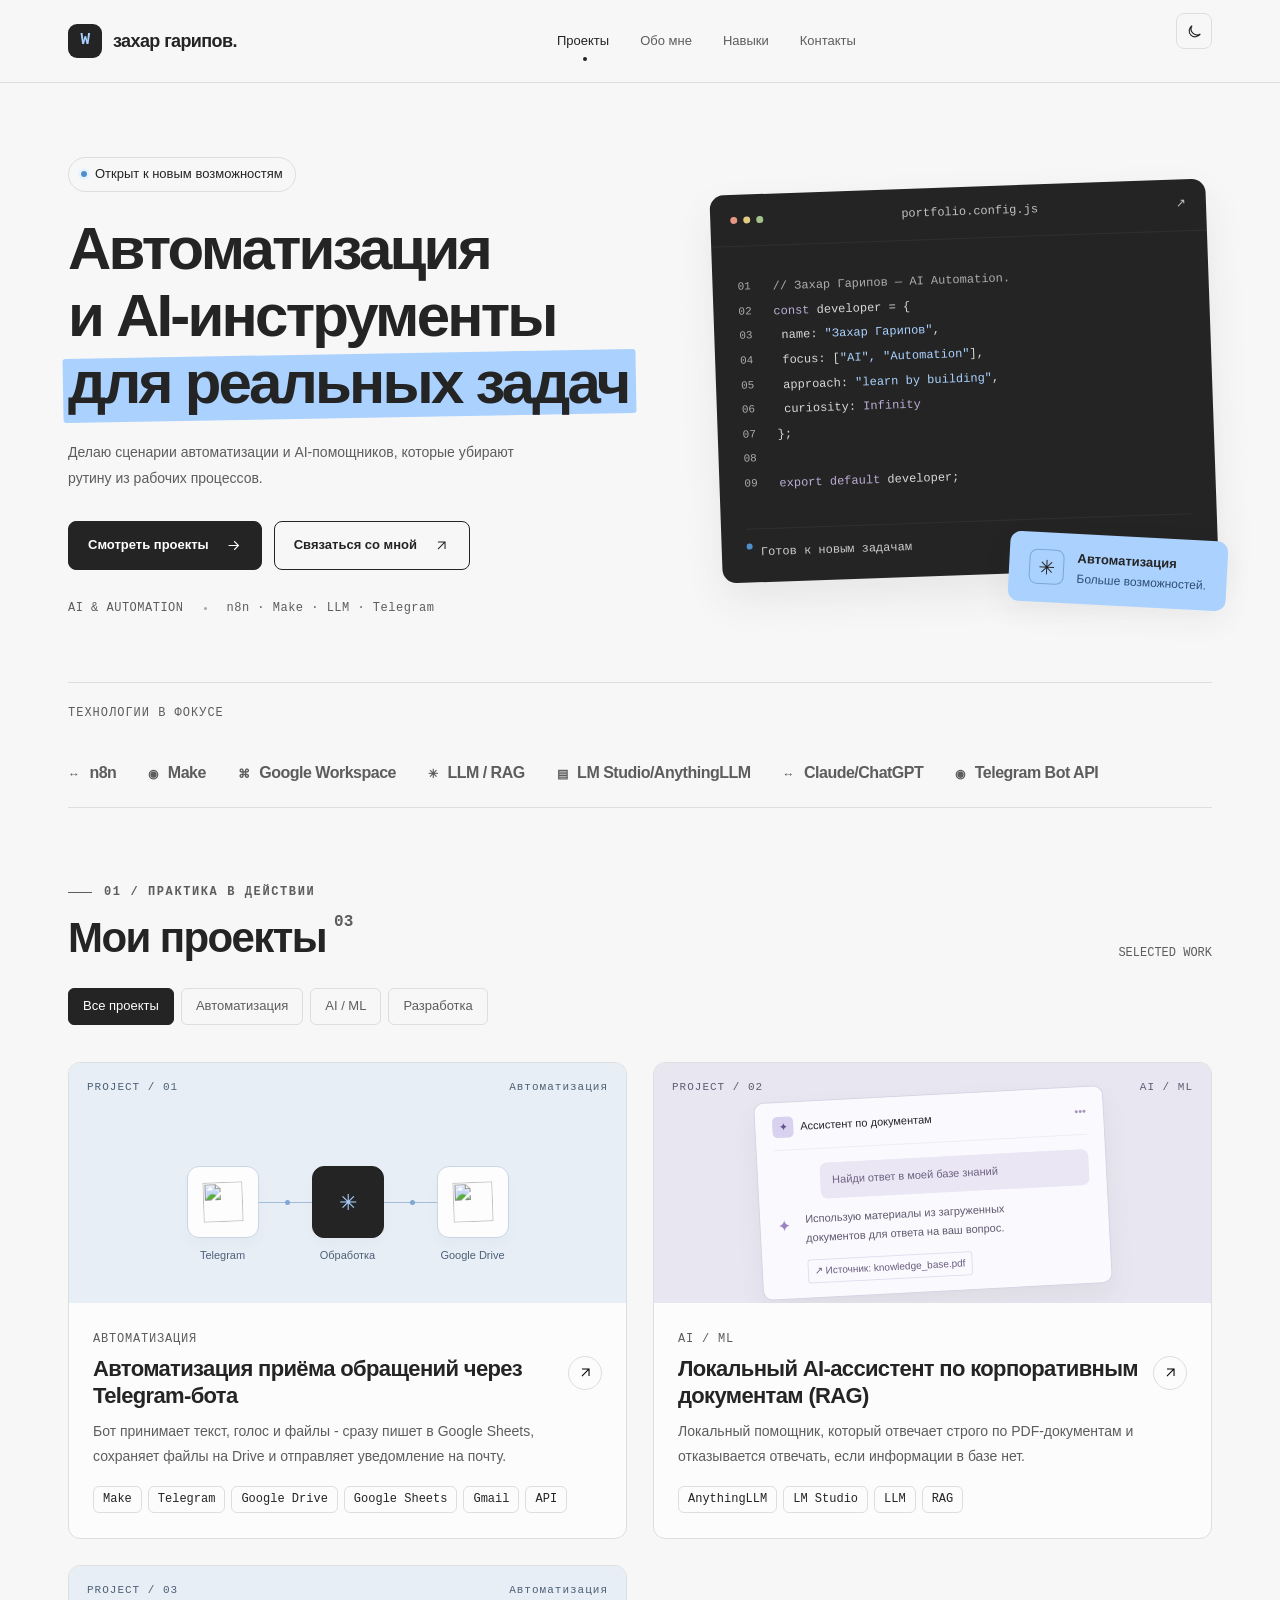
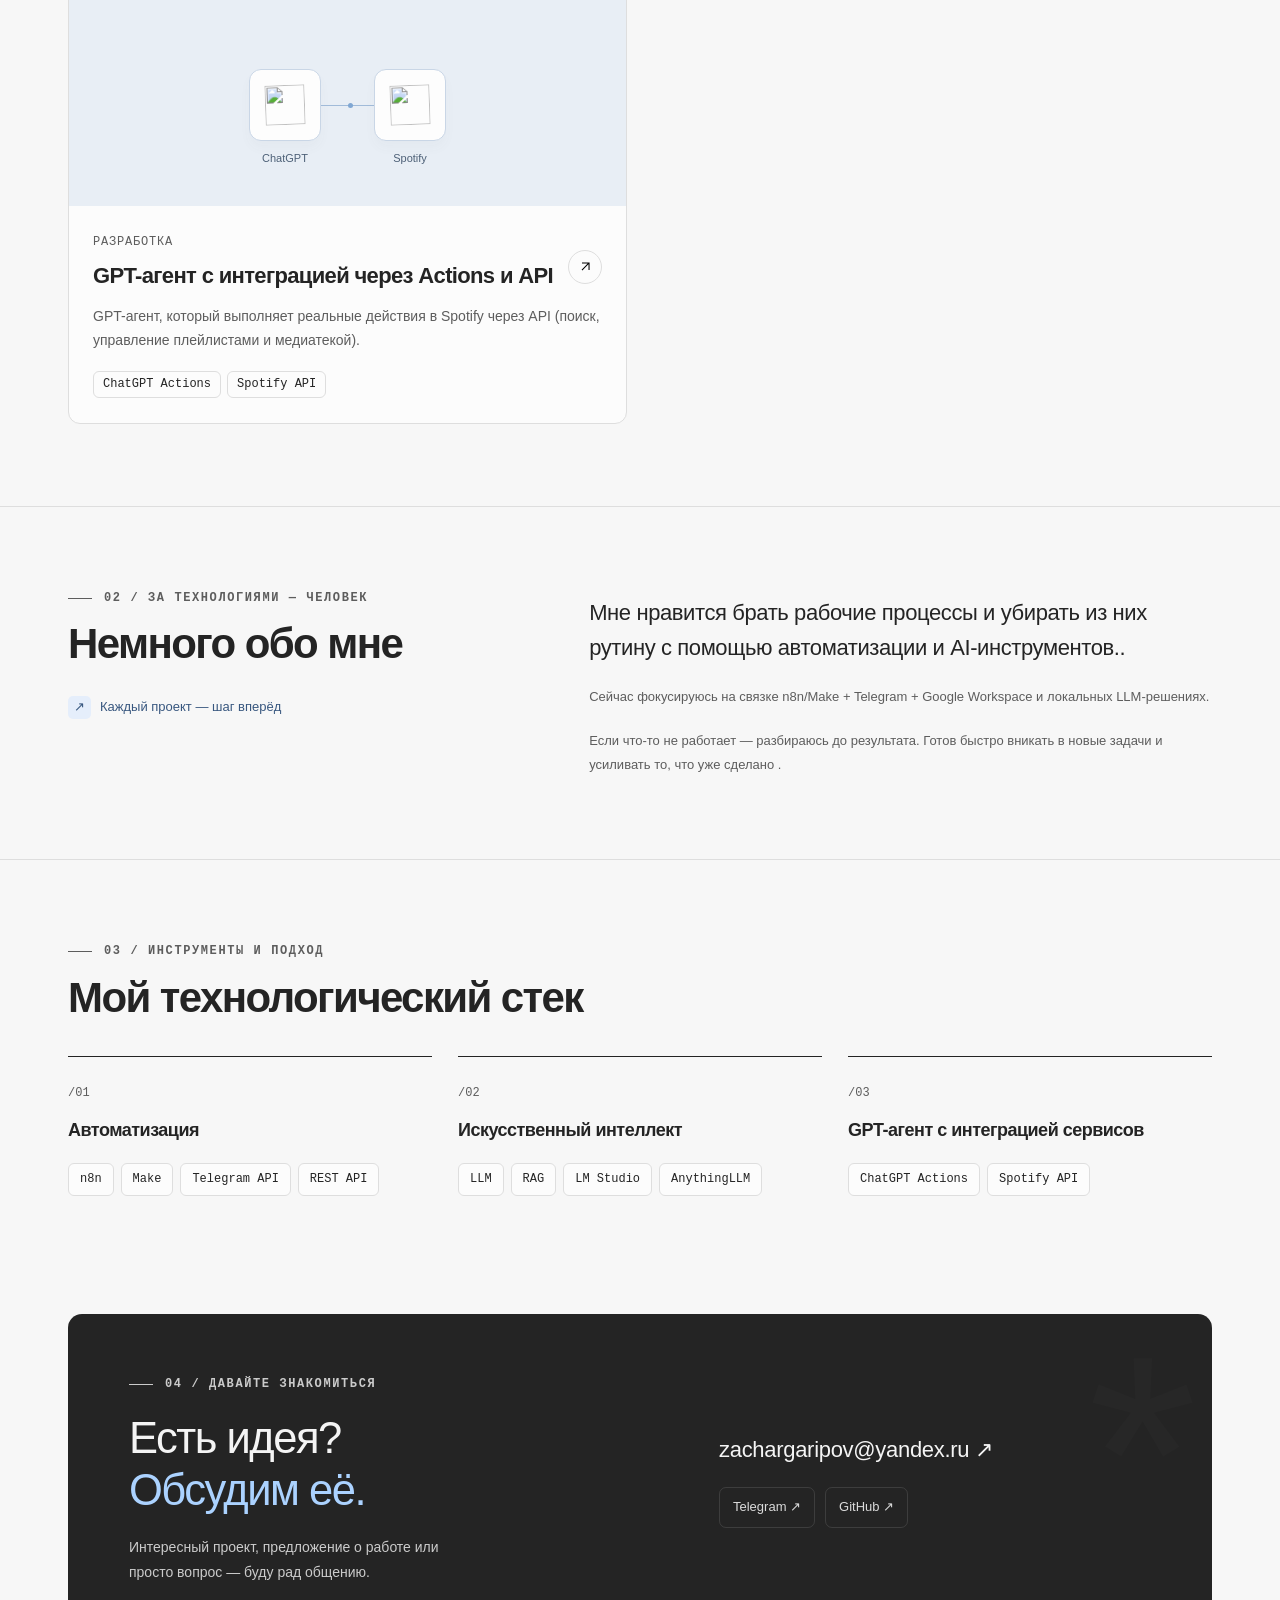
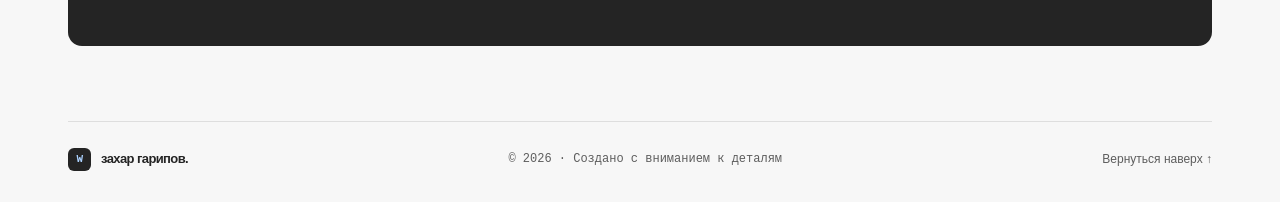
==== commit 0af43a0f: "Add files via upload" ====
--- a/index.html
+++ b/index.html
@@ -2424,13 +2424,7 @@
           </svg><svg class="theme-sun" aria-hidden="true" viewBox="0 0 24 24" fill="none" stroke="currentColor"
             stroke-width="1.6" stroke-linecap="round">
             <circle cx="12" cy="12" r="4"></circle>
-            <path d="M12 2v2m0 16v2M2 12h2m16 0h2M5 5l1.5 1.5m11 11L19 19M5 19l1.5-1.5m11-11L19 5"></path>
-          </svg></button><button class="edit-button" id="edit-profile" aria-label="Редактировать портфолио"
-          title="Редактировать портфолио"><svg width="12" height="12" viewBox="0 0 24 24" fill="none"
-            stroke="currentColor" stroke-width="1.7">
-            <path d="M15 4l5 5M4 20l4-1L21 6a2.8 2.8 0 0 0-4-4L4 15z"></path>
-          </svg><span class="edit-label">Редактировать</span></button><button class="menu-toggle" aria-expanded="false"
-          aria-controls="navigation" aria-label="Открыть меню" id="menu-toggle">☰</button></div>
+            <path d="M12 2v2m0 16v2M2 12h2m16 0h2M5 5l1.5 1.5m11 11L19 19M5 19l1.5-1.5m11-11L19 5"></path></svg>
     </div>
   </header>
   <main id="main">
@@ -2440,10 +2434,9 @@
           <div>
             <div class="availability"><span class="status-dot"></span><span id="availability">Открыт к новым
                 возможностям</span></div>
-            <h1 id="hero-heading"><span>От идеи —</span><span>к работающей</span><span
-                class="highlight">технологии.</span></h1>
-            <p class="hero-desc" id="hero-description">IT-портфолио: разработка, AI-инструменты и автоматизация. Место
-              для проектов, в которых технологии решают реальные задачи.</p>
+            <h1 id="hero-heading"><span>Автоматизация</span><span>и AI-инструменты</span><span
+                class="highlight">для реальных задач</span></h1>
+            <p class="hero-desc" id="hero-description">Делаю сценарии автоматизации и AI-помощников, которые убирают рутину из рабочих процессов.</p>
             <div class="hero-actions"><a class="btn btn-dark" href="#projects">Смотреть проекты <svg class="arrow"
                   viewBox="0 0 24 24" fill="none" stroke="currentColor" stroke-width="1.5">
                   <path d="M5 12h14m-6-6l6 6-6 6"></path>
@@ -2451,8 +2444,7 @@
                   viewBox="0 0 24 24" fill="none" stroke="currentColor" stroke-width="1.5">
                   <path d="M7 17L17 7M7 7h10v10"></path>
                 </svg></a></div>
-            <div class="hero-meta mono"><span id="specialization">AI &amp; AUTOMATION</span><i></i><span>BUILD. LEARN.
-                IMPROVE.</span></div>
+            <div class="hero-meta mono"><span id="specialization">AI & AUTOMATION</span><i></i><span>n8n · Make · LLM · Telegram</span></div>
           </div>
           <div class="hero-art" aria-label="Иллюстрация кода профиля">
             <div class="terminal">
@@ -2462,7 +2454,7 @@
               </div>
               <div class="terminal-code mono">
                 <div class="code-line"><span class="line-no">01</span><span class="code-text"><span
-                      class="code-muted">// Маленькие идеи. Большие возможности.</span></span></div>
+                      class="code-muted">// Захар Гарипов — AI Automation.</span></span></div>
                 <div class="code-line"><span class="line-no">02</span><span class="code-text"><span
                       class="code-purple">const</span> developer = {</span></div>
                 <div class="code-line"><span class="line-no">03</span><span class="code-text"> name: <span
@@ -2478,14 +2470,14 @@
                 <div class="code-line"><span class="line-no">09</span><span class="code-text"><span
                       class="code-purple">export default</span> developer;</span></div>
               </div>
-              <div class="terminal-foot mono"><span class="status-dot"></span>Готов к следующему интересному проекту
+              <div class="terminal-foot mono"><span class="status-dot"></span>Готов к новым задачам
               </div>
             </div>
             <div class="floating-card">
               <div class="floating-icon">✳</div>
-              <div><strong>Меньше рутины.</strong><span>Больше возможностей.</span></div>
+              <div><strong>Автоматизация</strong><span>Больше возможностей.</span></div>
             </div>
-            <div class="art-label mono">IDEAS → CODE → IMPACT</div>
+ 
           </div>
         </div>
         <div class="tech-strip"><span class="mono">ТЕХНОЛОГИИ В ФОКУСЕ</span>
@@ -2536,7 +2528,7 @@
                     <path d="M7 17L17 7M7 7h10v10"></path>
                   </svg></button>
               </div>
-              <p class="project-desc">Автоматизация входящих сообщений из бота, их обработка, и сохранение на Google Drive</p>
+              <p class="project-desc">Бот принимает текст, голос и файлы - сразу пишет в Google Sheets, сохраняет файлы на Drive и отправляет уведомление на почту.</p>
               <div class="tags"><span class="pill mono">Make</span><span class="pill mono">Telegram</span><span
                   class="pill mono">Google Drive</span><span class="pill mono">Google Sheets</span><span
                   class="pill mono">Gmail</span><span class="pill mono">API</span></div>
@@ -2564,7 +2556,7 @@
                     <path d="M7 17L17 7M7 7h10v10"></path>
                   </svg></button>
               </div>
-              <p class="project-desc">Интерфейс ассистента, который помогает находить ответы в загруженной базе знаний.
+              <p class="project-desc">Локальный помощник, который отвечает строго по PDF-документам и отказывается отвечать, если информации в базе нет.
               </p>
               <div class="tags"><span class="pill mono">AnythingLLM</span><span class="pill mono">LM Studio</span><span
                   class="pill mono">LLM</span><span class="pill mono">RAG</span></div>
@@ -2594,7 +2586,7 @@
                   </svg>
                 </button>
               </div>
-              <p class="project-desc">Реализовал агента, который выполняет действия во внешнем сервисе через API.</p>
+              <p class="project-desc">GPT-агент, который выполняет реальные действия в Spotify через API (поиск, управление плейлистами и медиатекой).</p>
               <div class="tags"><span class="pill mono">ChatGPT Actions </span><span class="pill mono">Spotify API</span><span
 
             </div>
@@ -2609,8 +2601,10 @@
           <div class="about-note"><span>↗</span>Каждый проект — шаг вперёд</div>
         </div>
         <div>
-          <p class="about-intro" id="about-intro">Мне нравится разбираться в новых инструментах и находить им практическое применение.</p>
-          <p class="about-text" id="about-text">Если что-то не работает, стараюсь понять причину и довести задачу до результата. Готов учитывать обратную связь и постепенно брать на себя более сложные задачи.</p>
+          <p class="about-intro" id="about-intro">Мне нравится брать рабочие процессы и убирать из них рутину с помощью автоматизации и AI-инструментов..</p>
+          <p class="about-text" id="about-text">Сейчас фокусируюсь на связке n8n/Make + Telegram + Google Workspace и локальных LLM-решениях.</p>
+<p class="about-text" id="about-text">Если что-то не работает — разбираюсь до результата. Готов быстро вникать в новые задачи и усиливать то, что уже сделано
+.</p>
         </div>
       </div>
     </section>
@@ -2650,6 +2644,8 @@
               target="_blank" rel="noopener noreferrer">GitHub ↗</a></div>
         </div>
       </section>
+          <div class="wrap">
+
     </div>
   </main>
   <div class="wrap">
@@ -2723,9 +2719,7 @@
       <h2 id="detail-title">Автоматизация Telegram</h2>
       <h2 id="detail-title"></h2><button class="close" data-close="" aria-label="Закрыть">×</button>
     </div>
-  <div class="dialog-body" id="detail-body"><div class=""></div><div class="">AI / ML · Пример оформления</div><div class="detail-label mono">О проекте</div><p style="white-space:pre-wrap">Это пример оформления AI-проекта. Замените его своим кейсом.
-
-Расскажите, какие документы используются, как организован поиск контекста и какtool проверялась точность ответов. Здесь можно приложить ссылку на видео или репозиторий.</p><div class="detail-label mono">Технологии</div><div class="detail-stack"><span class="pill">LLM</span><span class="pill">RAG</span><span class="pill">AnythingLLM</span></div><div class="detail-bar"><button class="text-btn" id="edit-current-project">Редактировать</button><button class="text-btn danger" id="delete-current-project">Удалить проект</button></div></div>
+<div class="detail-label mono">Технологии</div><div class="detail-stack"><span class="pill">LLM</span><span class="pill">RAG</span><span class="pill">AnythingLLM</span></div><<button class="text-btn danger" id="delete-current-project">Удалить проект</button></div></div>
   </dialog>
   <div class="toast" role="status" aria-live="polite" id="toast">Портфолио сохранено в этом браузере</div>
   <script id="portfolio-data"
@@ -2752,9 +2746,15 @@
     </div>
     <div class="dialog-body" style="padding: 20px 24px 24px 24px; background: transparent; position: relative; top: auto;">
       <p class="project-category" style="margin-bottom: 12px;">Автоматизация</p>
-      <div class="detail-label mono" style="margin: 0 0 8px 0;">О проекте</div>
+            <div class="detail-label mono" style="margin: 0 0 8px 0;">Задача</div>
       <p style="font-size: 13px; color: var(--muted); line-height: 1.8; margin-bottom: 12px;">
-       Make принимает текстовые, голосовые сообщения и файлы из Telegram-бота. Данные автоматически попадают в таблицу (Google Sheets - мини-CRM), файлы и голосовые сохраняются на Google Drive, уведомление о новом обращении приходит на почту Gmail.
+       Обращения из Telegram собирались вручную. Часть терялась, ответственный узнавал о них с задержкой.
+                  <div class="detail-label mono" style="margin: 0 0 8px 0;">Решение</div>
+      <p style="font-size: 13px; color: var(--muted); line-height: 1.8; margin-bottom: 12px;">
+Собрал сценарий в Make: бот принимает текстовые и голосовые сообщения + файлы. Данные автоматически попадают в таблицу (мини-CRM), файлы и голосовые сохраняются на Google Drive, на почту приходит уведомление о новом обращении.            <div class="detail-label mono" style="margin: 0 0 8px 0;">Результат</div>
+      <p style="font-size: 13px; color: var(--muted); line-height: 1.8; margin-bottom: 12px;">
+        Интерфейс ассистента, который помогает находить точные ответы в загруженной базе знаний с помощью RAG.
+      </p>    
       </p>    
       <div class="detail-label mono" style="margin: 0 0 10px 0;">Технологии</div>
       <div class="detail-stack" style="margin-bottom: 24px; display: flex; flex-wrap: wrap; gap: 7px;">
@@ -2783,10 +2783,17 @@
     </div>
     <div class="dialog-body" style="padding: 20px 24px 24px 24px; background: transparent; position: relative; top: auto;">
       <p class="project-category" style="margin-bottom: 12px;">AI / ML</p>
-      <div class="detail-label mono" style="margin: 0 0 8px 0;">О проекте</div>
+      <div class="detail-label mono" style="margin: 0 0 8px 0;">Задача</div>
       <p style="font-size: 13px; color: var(--muted); line-height: 1.8; margin-bottom: 12px;">
-        Интерфейс ассистента, который помогает находить точные ответы в загруженной базе знаний с помощью RAG.
-      </p>    
+Нужен был помощник, который быстро находит ответы в документах и при этом не отправляет данные во внешние сервисы.       
+<div class="detail-label mono" style="margin: 0 0 8px 0;">Решение</div>
+      <p style="font-size: 13px; color: var(--muted); line-height: 1.8; margin-bottom: 12px;">
+Развернул локальную модель через LM Studio, настроил AnythingLLM, загрузил PDF-базу знаний и прописал системный промпт с жёстким ограничением: отвечать только по содержимому документов.            
+<div class="detail-label mono" style="margin: 0 0 8px 0;">Результат</div>
+      <p style="font-size: 13px; color: var(--muted); line-height: 1.8; margin-bottom: 12px;">
+Ассистент корректно отвечает на вопросы по базе и отказывается отвечать, когда информации в документах нет.      
+</p>    
+      
       <div class="detail-label mono" style="margin: 0 0 10px 0;">Технологии</div>
       <div class="detail-stack" style="margin-bottom: 24px; display: flex; flex-wrap: wrap; gap: 7px;">
         <span class="pill mono">AnythingLLM</span>
@@ -2840,9 +2847,14 @@
     </div>
     <div class="dialog-body" style="padding: 20px 24px 24px 24px; background: transparent; position: relative; top: auto;">
       <p class="project-category" style="margin-bottom: 12px;">Разработка</p>
-      <div class="detail-label mono" style="margin: 0 0 8px 0;">О проекте</div>
+            <div class="detail-label mono" style="margin: 0 0 8px 0;">Решение</div>
       <p style="font-size: 13px; color: var(--muted); line-height: 1.8; margin-bottom: 12px;">
-        Реализовал агента, который выполняет действия во внешнем музыкальном сервисе через API.
+Сделать агента, который не просто отвечает текстом, а реально выполняет действия во внешнем сервисе.            <div class="detail-label mono" style="margin: 0 0 8px 0;">Результат</div>
+      <p style="font-size: 13px; color: var(--muted); line-height: 1.8; margin-bottom: 12px;">
+Настроил GPT-агента с Actions и подключил Spotify API. Агент умеет выполнять операции с медиатекой через авторизацию и вызов функций            
+        <div class="detail-label mono" style="margin: 0 0 8px 0;">Решение</div>
+              <p style="font-size: 13px; color: var(--muted); line-height: 1.8; margin-bottom: 12px;">
+Агент успешно выполняет действия в Spotify напрямую из чата. </p> 
       </p>    
       <div class="detail-label mono" style="margin: 0 0 10px 0;">Технологии</div>
       <div class="detail-stack" style="margin-bottom: 24px; display: flex; flex-wrap: wrap; gap: 7px;">
@@ -2989,8 +3001,8 @@
     }
     function openProfile() { const form = $('#profile-form'); Object.entries(state.profile).forEach(([key, value]) => { if (form.elements.namedItem(key)) form.elements.namedItem(key).value = value; }); $('#profile-dialog').showModal(); }
     function readProfile() { const form = $('#profile-form'); if (!form.reportValidity()) return false; const data = Object.fromEntries(new FormData(form)); for (const k of ['telegram', 'github']) if (data[k] && !safeURL(data[k])) { toast('Используйте ссылки, начинающиеся с https:// или http://.'); return false; } state.profile = data; return true; }
-    function openProjectForm(project) { $('#detail-dialog').close(); $('#project-form').reset(); $('#project-form-title').textContent = project ? 'Редактировать проект' : 'Добавить проект'; if (project) { Object.entries(project).forEach(([k, v]) => { const field = $('#project-form').elements.namedItem(k); if (field) field.value = Array.isArray(v) ? v.join(', ') : v; }); } $('#project-dialog').showModal(); }
-    function showProject(id) { const p = state.projects.find(p => p.id === id); if (!p) return; $('#detail-title').textContent = p.title; $('#detail-body').innerHTML = (p.demo ? '<div class="notice">Пример оформления. Замените его своим проектом.</div>' : '') + '<div class="project-category mono">' + escapeHTML(labels[p.category]) + ' · ' + escapeHTML(p.status || 'Проект') + '</div><div class="detail-label mono">О проекте</div><p style="white-space:pre-wrap">' + renderContentHTML(p.details || p.description) + '</p><div class="detail-label mono">Технологии</div><div class="detail-stack">' + (p.tags || []).map(t => '<span class="pill">' + escapeHTML(t) + '</span>').join('') + '</div><div class="detail-toolbar">' + (safeURL(p.url) ? '<a class="btn btn-dark" href="' + escapeHTML(safeURL(p.url)) + '" target="_blank" rel="noopener noreferrer">Открыть проект ' + arrow + '</a>' : '') + '<button class="text-btn" id="edit-current-project">Редактировать</button><button class="text-btn danger" id="delete-current-project">Удалить проект</button></div>'; $('#edit-current-project').addEventListener('click', () => openProjectForm(p)); $('#delete-current-project').addEventListener('click', () => { const b = $('#delete-current-project'); if (b.dataset.confirm !== 'yes') { b.dataset.confirm = 'yes'; b.textContent = 'Подтвердить удаление'; return; } state.projects = state.projects.filter(x => x.id !== id); const saved = persist(); renderProjects(); $('#detail-dialog').close(); if (saved) toast('Проект удалён'); }); $('#detail-dialog').showModal(); }
+    function openProjectForm(project) { $('#detail-dialog').close(); $('#project-form').reset(); $('#project-form-title').textContent = project ? '' : ''; if (project) { Object.entries(project).forEach(([k, v]) => { const field = $('#project-form').elements.namedItem(k); if (field) field.value = Array.isArray(v) ? v.join(', ') : v; }); } $('#project-dialog').showModal(); }
+    function showProject(id) { const p = state.projects.find(p => p.id === id); if (!p) return; $('#detail-title').textContent = p.title; $('#detail-body').innerHTML = (p.demo ? '<div class="notice"></div>' : '') + '<div class="project-category mono">' + escapeHTML(labels[p.category]) + ' · ' + escapeHTML(p.status || 'Проект') + '</div><div class="detail-label mono">О проекте</div><p style="white-space:pre-wrap">' + renderContentHTML(p.details || p.description) + '</p><div class="detail-label mono">Технологии</div><div class="detail-stack">' + (p.tags || []).map(t => '<span class="pill">' + escapeHTML(t) + '</span>').join('') + '</div><div class="detail-toolbar">' + (safeURL(p.url) ? '<a class="btn btn-dark" href="' + escapeHTML(safeURL(p.url)) + '" target="_blank" rel="noopener noreferrer">Открыть проект ' + arrow + '</a>' : '') + '<button class="text-btn danger" id="delete-current-project">Удалить проект</button></div>'; $('#edit-current-project').addEventListener('click', () => openProjectForm(p)); $('#delete-current-project').addEventListener('click', () => { const b = $('#delete-current-project'); if (b.dataset.confirm !== 'yes') { b.dataset.confirm = 'yes'; b.textContent = 'Подтвердить удаление'; return; } state.projects = state.projects.filter(x => x.id !== id); const saved = persist(); renderProjects(); $('#detail-dialog').close(); if (saved) toast('Проект удалён'); }); $('#detail-dialog').showModal(); }
     $('#profile-form').addEventListener('submit', event => { event.preventDefault(); if (!readProfile()) return; const saved = persist(); renderProfile(); $('#profile-dialog').close(); if (saved) toast('Портфолио сохранено в этом браузере'); });
     $('#project-form').addEventListener('submit', event => { event.preventDefault(); const form = event.currentTarget; if (!form.reportValidity()) return; const data = Object.fromEntries(new FormData(form)); if (data.url && !safeURL(data.url)) { toast('Укажите ссылку http:// или https://'); return; } const existing = state.projects.find(p => p.id === data.id); const p = { ...data, id: data.id || crypto.randomUUID(), tags: tags(data.tags), demo: false, visual: existing?.visual || '' }; if (existing) state.projects[state.projects.indexOf(existing)] = p; else state.projects.push(p); const saved = persist(); currentFilter = 'all'; updateFilters(); renderProjects(); $('#project-dialog').close(); if (saved) toast('Проект сохранён'); });
     $('#edit-profile').addEventListener('click', openProfile); $('#add-project').addEventListener('click', () => openProjectForm()); $$('[data-close]').forEach(b => b.addEventListener('click', () => b.closest('dialog').close())); $$('dialog').forEach(d => d.addEventListener('click', event => { if (event.target !== d) return; const r = d.getBoundingClientRect(); if (event.clientX < r.left || event.clientX > r.right || event.clientY < r.top || event.clientY > r.bottom) d.close(); }));
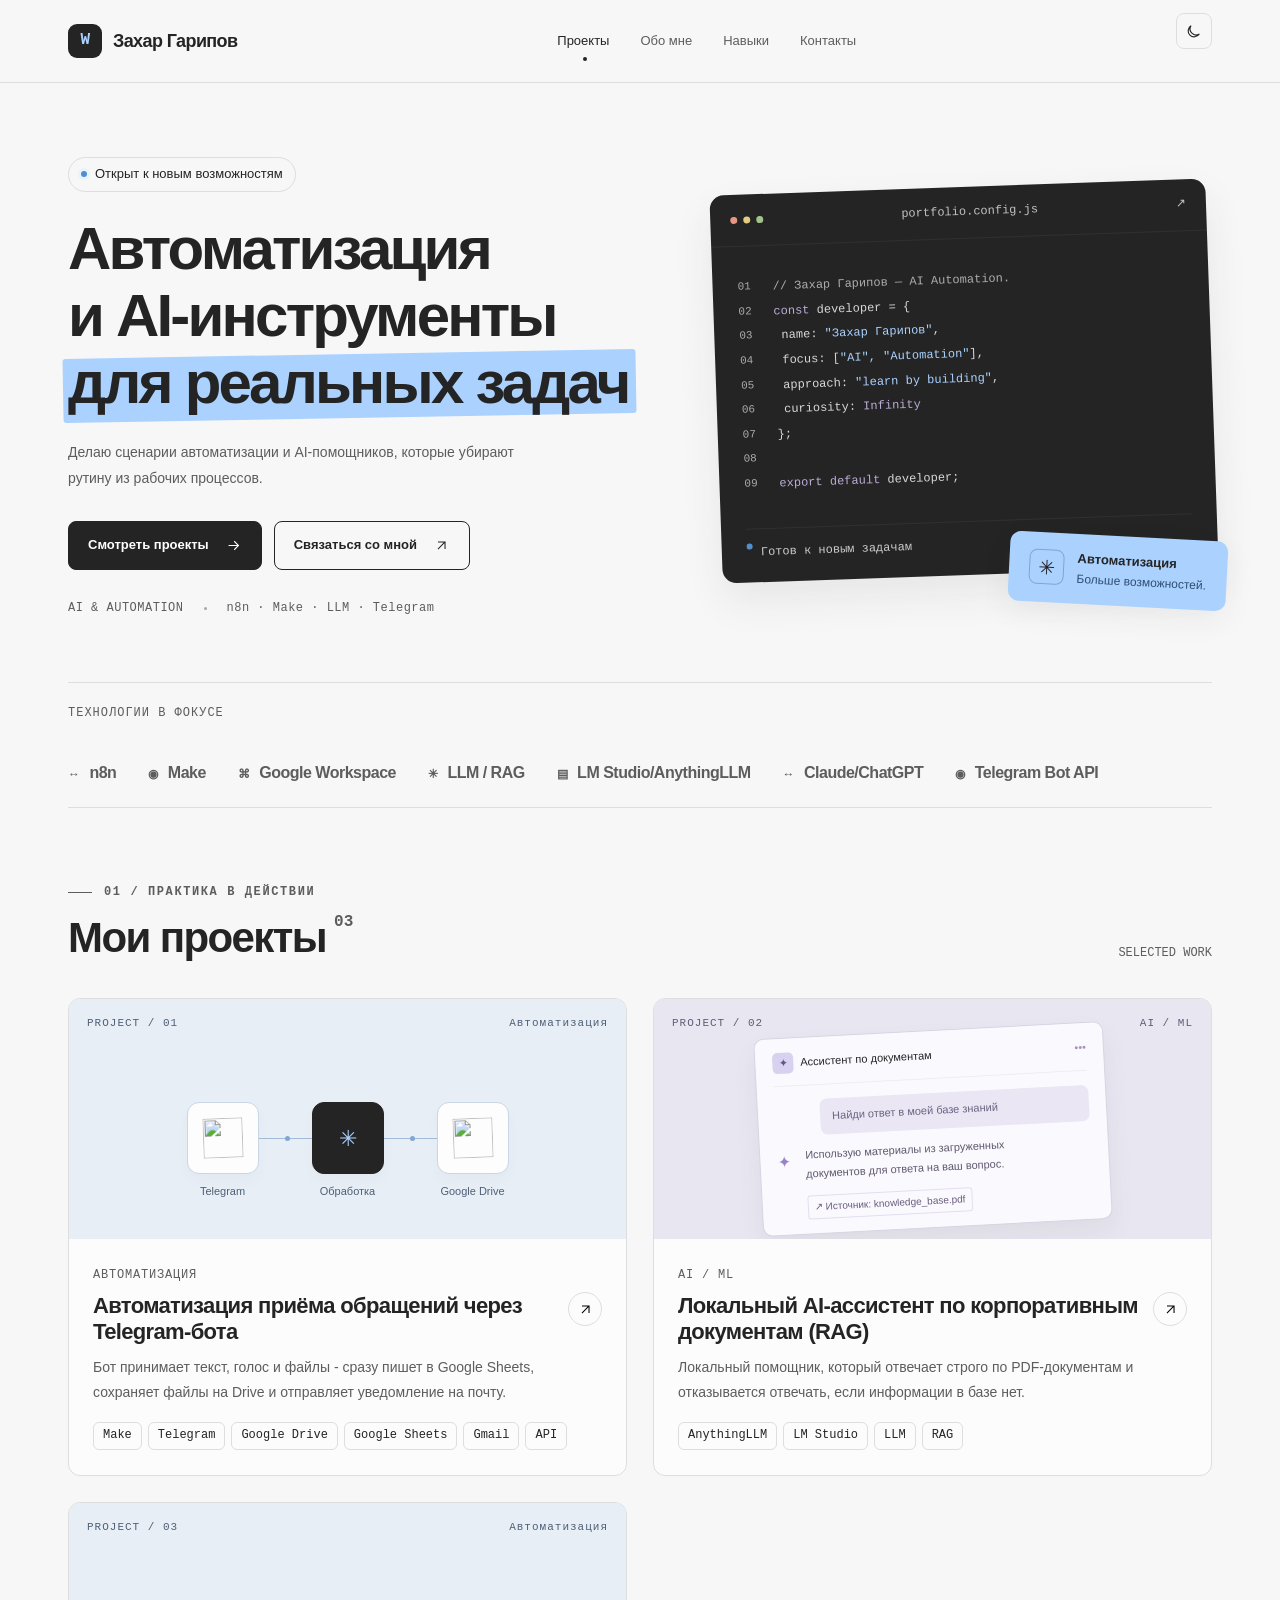
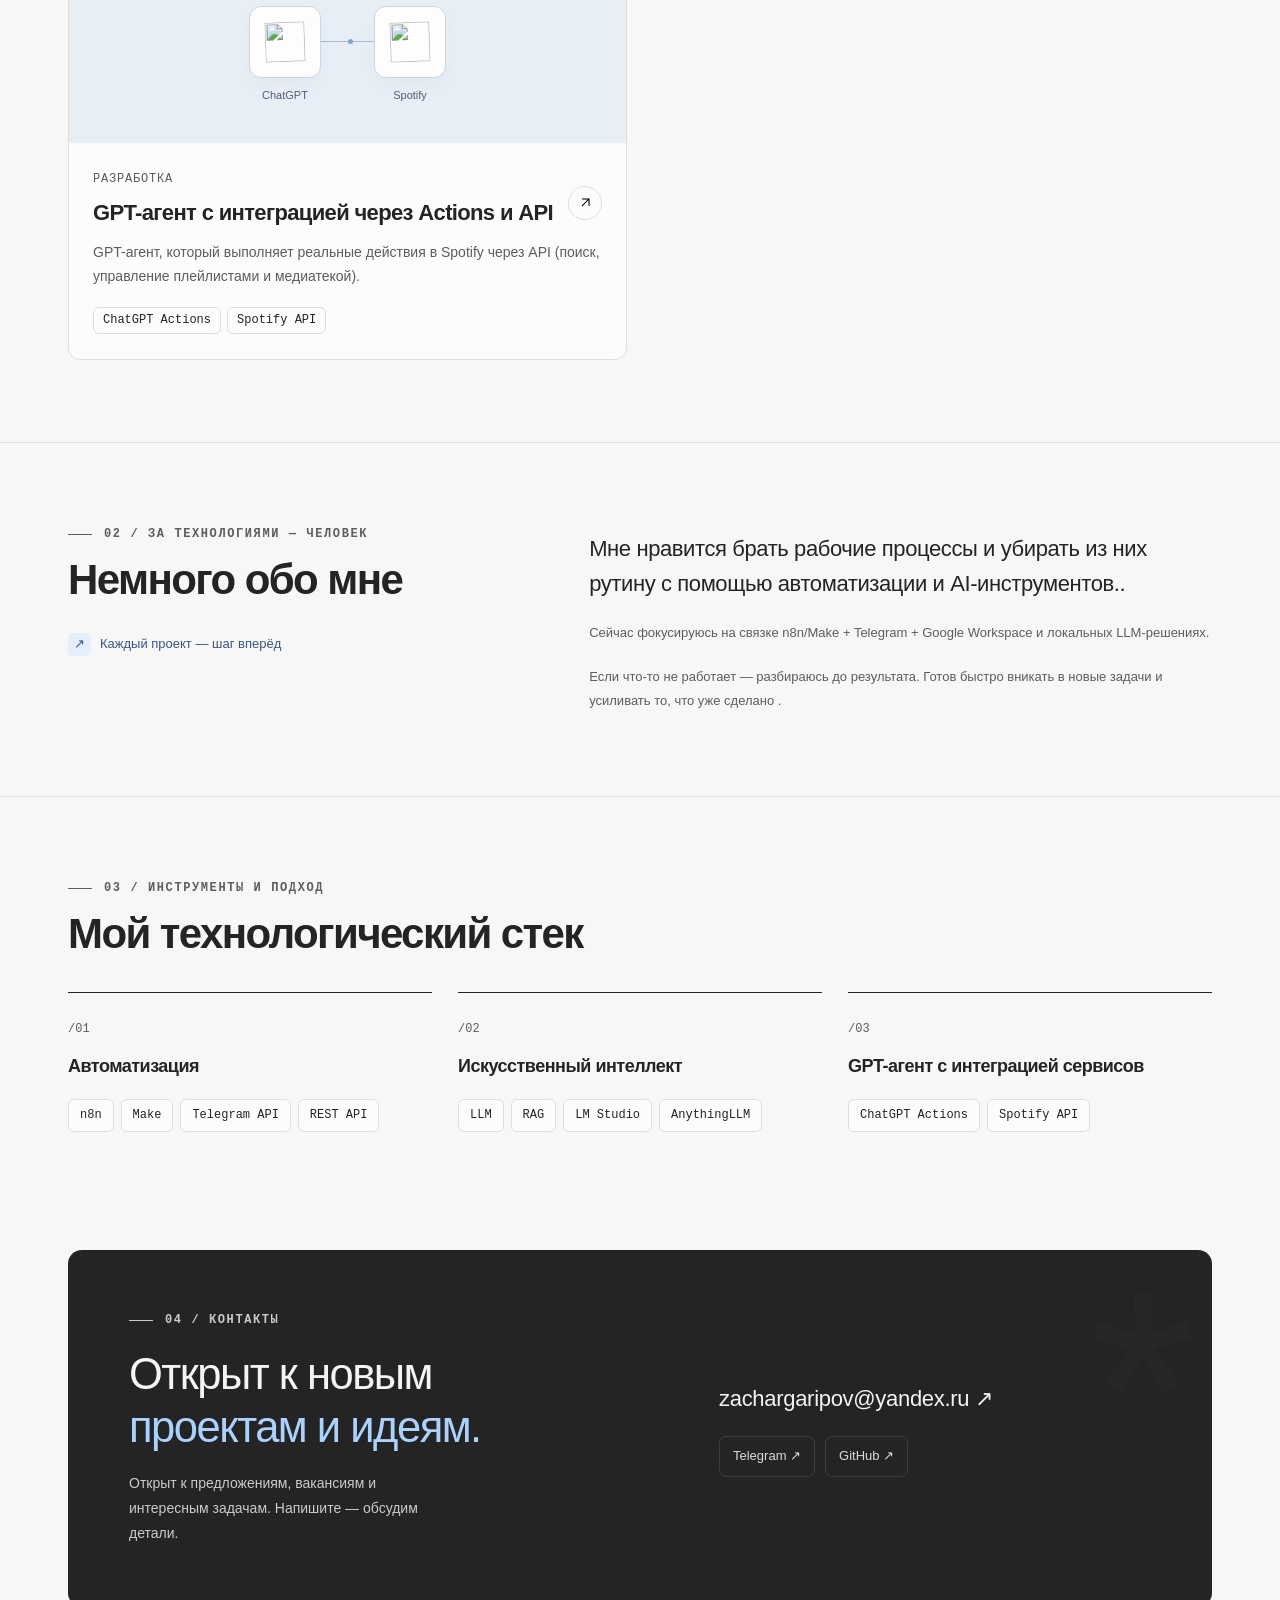
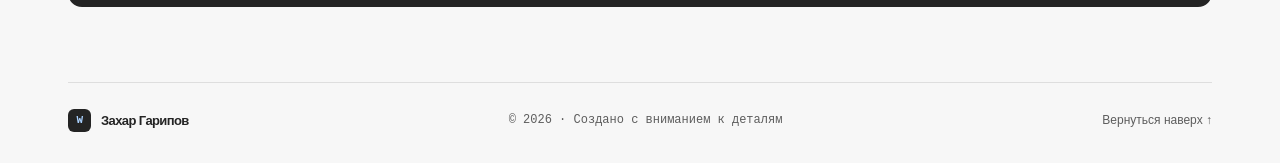
==== commit 8783eb65: "Add files via upload" ====
--- a/index.html
+++ b/index.html
@@ -2413,8 +2413,8 @@
   <a class="skip" href="#main">Перейти к содержимому</a>
   <header>
     <div class="wrap header-inner">
-      <a href="#" class="brand" aria-label="На главную"><span class="brand-symbol mono">W</span><span data-name="">захар
-          гарипов.</span></a>
+      <a href="#" class="brand" aria-label="На главную"><span class="brand-symbol mono">W</span><span data-name="">Захар
+          Гарипов</span></a>
       <nav class="nav" id="navigation" aria-label="Главная навигация"><a href="#projects" class="active">Проекты</a><a
           href="#about" class="">Обо мне</a><a href="#skills" class="">Навыки</a><a href="#contact">Контакты</a></nav>
       <div class="header-actions"><button class="theme-toggle" id="theme-toggle" type="button"
@@ -2496,12 +2496,7 @@
             <h2>Мои проекты<span class="project-count mono" id="project-count">03</span></h2>
           </div><span class="section-caption mono">SELECTED WORK</span>
         </div>
-        <div class="project-tools">
-          <div class="filters" role="group" aria-label="Фильтр проектов"><button class="filter active" data-filter="all"
-              aria-pressed="true">Все проекты</button><button class="filter" data-filter="automation"
-              aria-pressed="false">Автоматизация</button><button class="filter" data-filter="ai" aria-pressed="false">AI
-              / ML</button><button class="filter" data-filter="web" aria-pressed="false">Разработка</button></div>
-        </div>
+ 
         <div class="project-grid" id="project-grid">
           <article class="project">
             <div class="project-preview " aria-hidden="true"><span class="preview-index mono">PROJECT / 01</span><span
@@ -2633,9 +2628,9 @@
     <div class="wrap">
       <section class="contact" id="contact">
         <div>
-          <div class="eyebrow mono">04 / Давайте знакомиться</div>
-          <h2>Есть идея?<br><span>Обсудим её.</span></h2>
-          <p>Интересный проект, предложение о работе или просто вопрос — буду рад общению.</p>
+          <div class="eyebrow mono">04 / Контакты</div>
+          <h2>Открыт к новым<br><span>проектам и идеям.</span></h2>
+          <p>Открыт к предложениям, вакансиям и интересным задачам. Напишите — обсудим детали.</p>
         </div>
         <div class="contact-right" id="contact-content"><a class="contact-mail"
             href="mailto:zachargaripov%40yandex.ru">zachargaripov@yandex.ru ↗</a>
@@ -2649,8 +2644,8 @@
     </div>
   </main>
   <div class="wrap">
-    <footer class="footer"><a href="#" class="brand"><span class="brand-symbol mono">W</span><span data-name="">захар
-          гарипов.</span></a><span class="mono">© <span id="year">2026</span> · Создано с вниманием к деталям</span><a
+    <footer class="footer"><a href="#" class="brand"><span class="brand-symbol mono">W</span><span data-name="">Захар
+          Гарипов</span></a><span class="mono">© <span id="year">2026</span> · Создано с вниманием к деталям</span><a
         href="#">Вернуться наверх ↑</a></footer>
   </div>
   <dialog id="profile-dialog" aria-labelledby="profile-title">
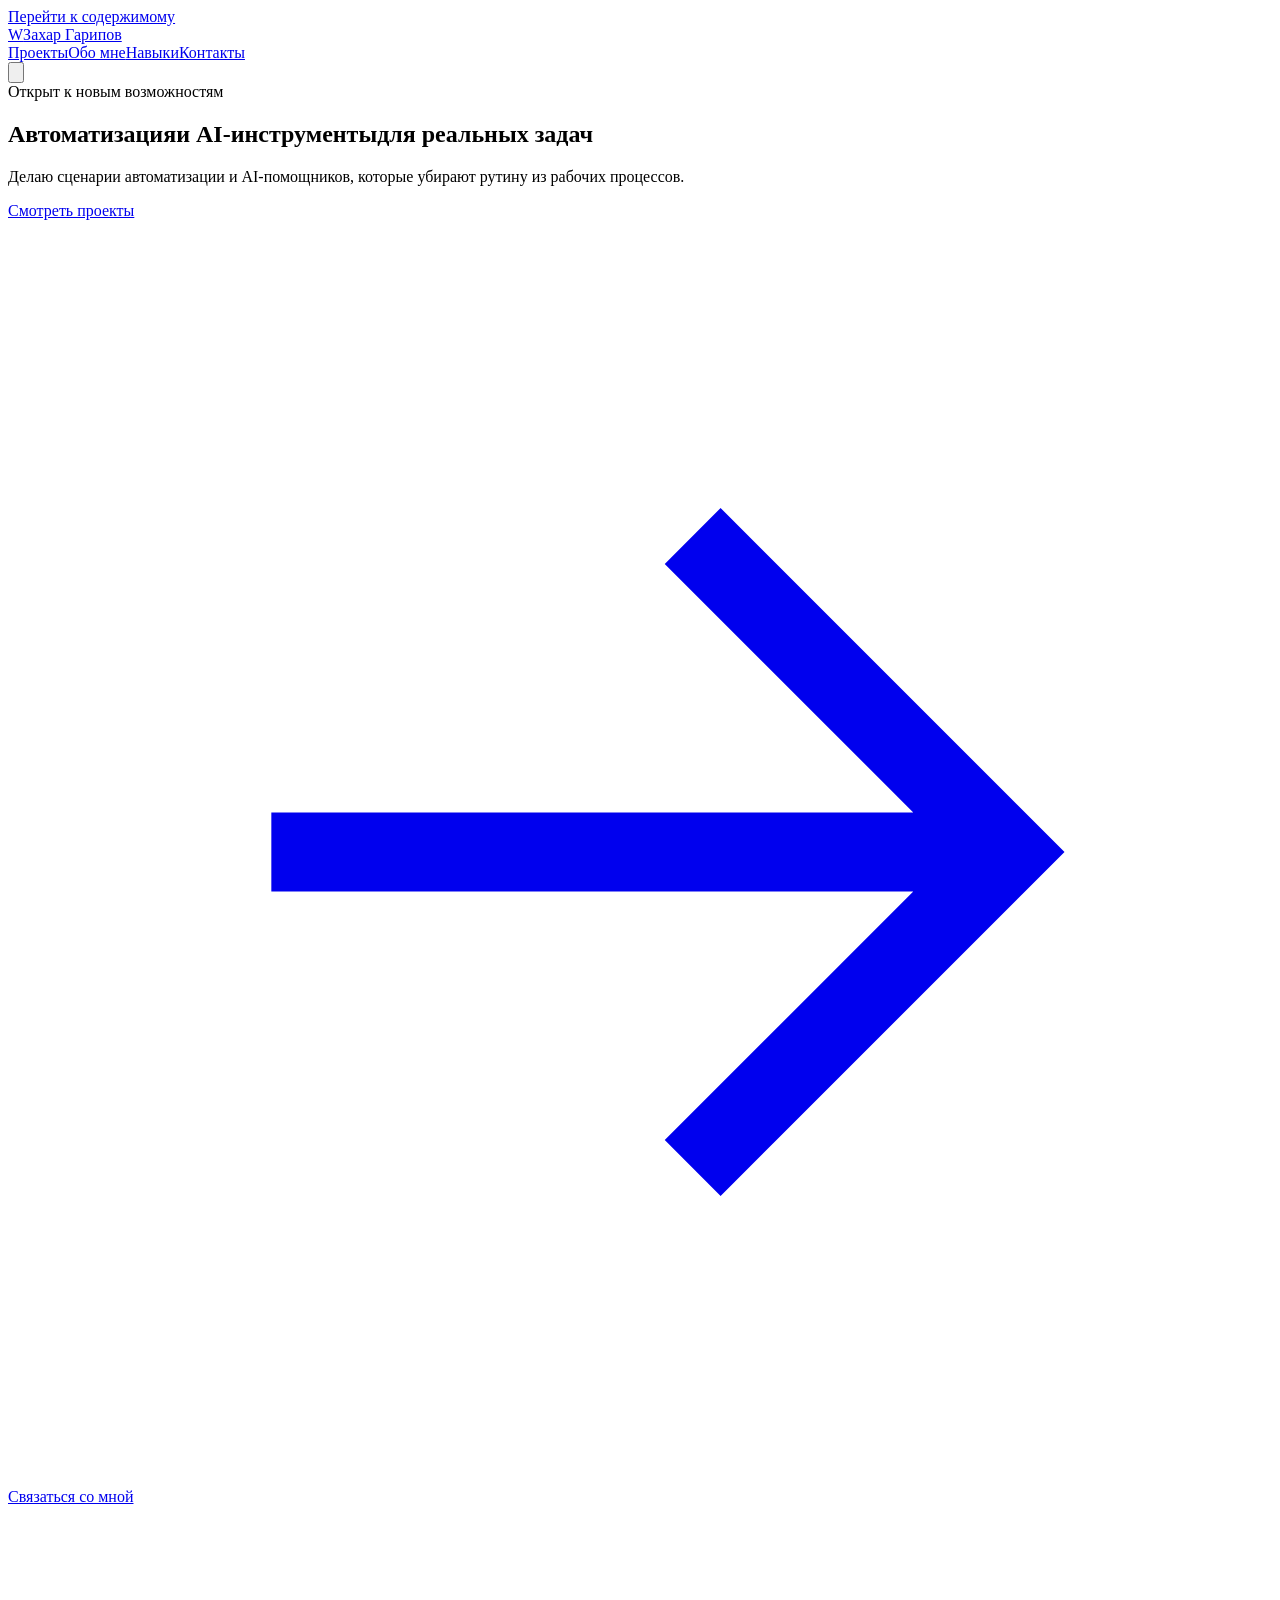
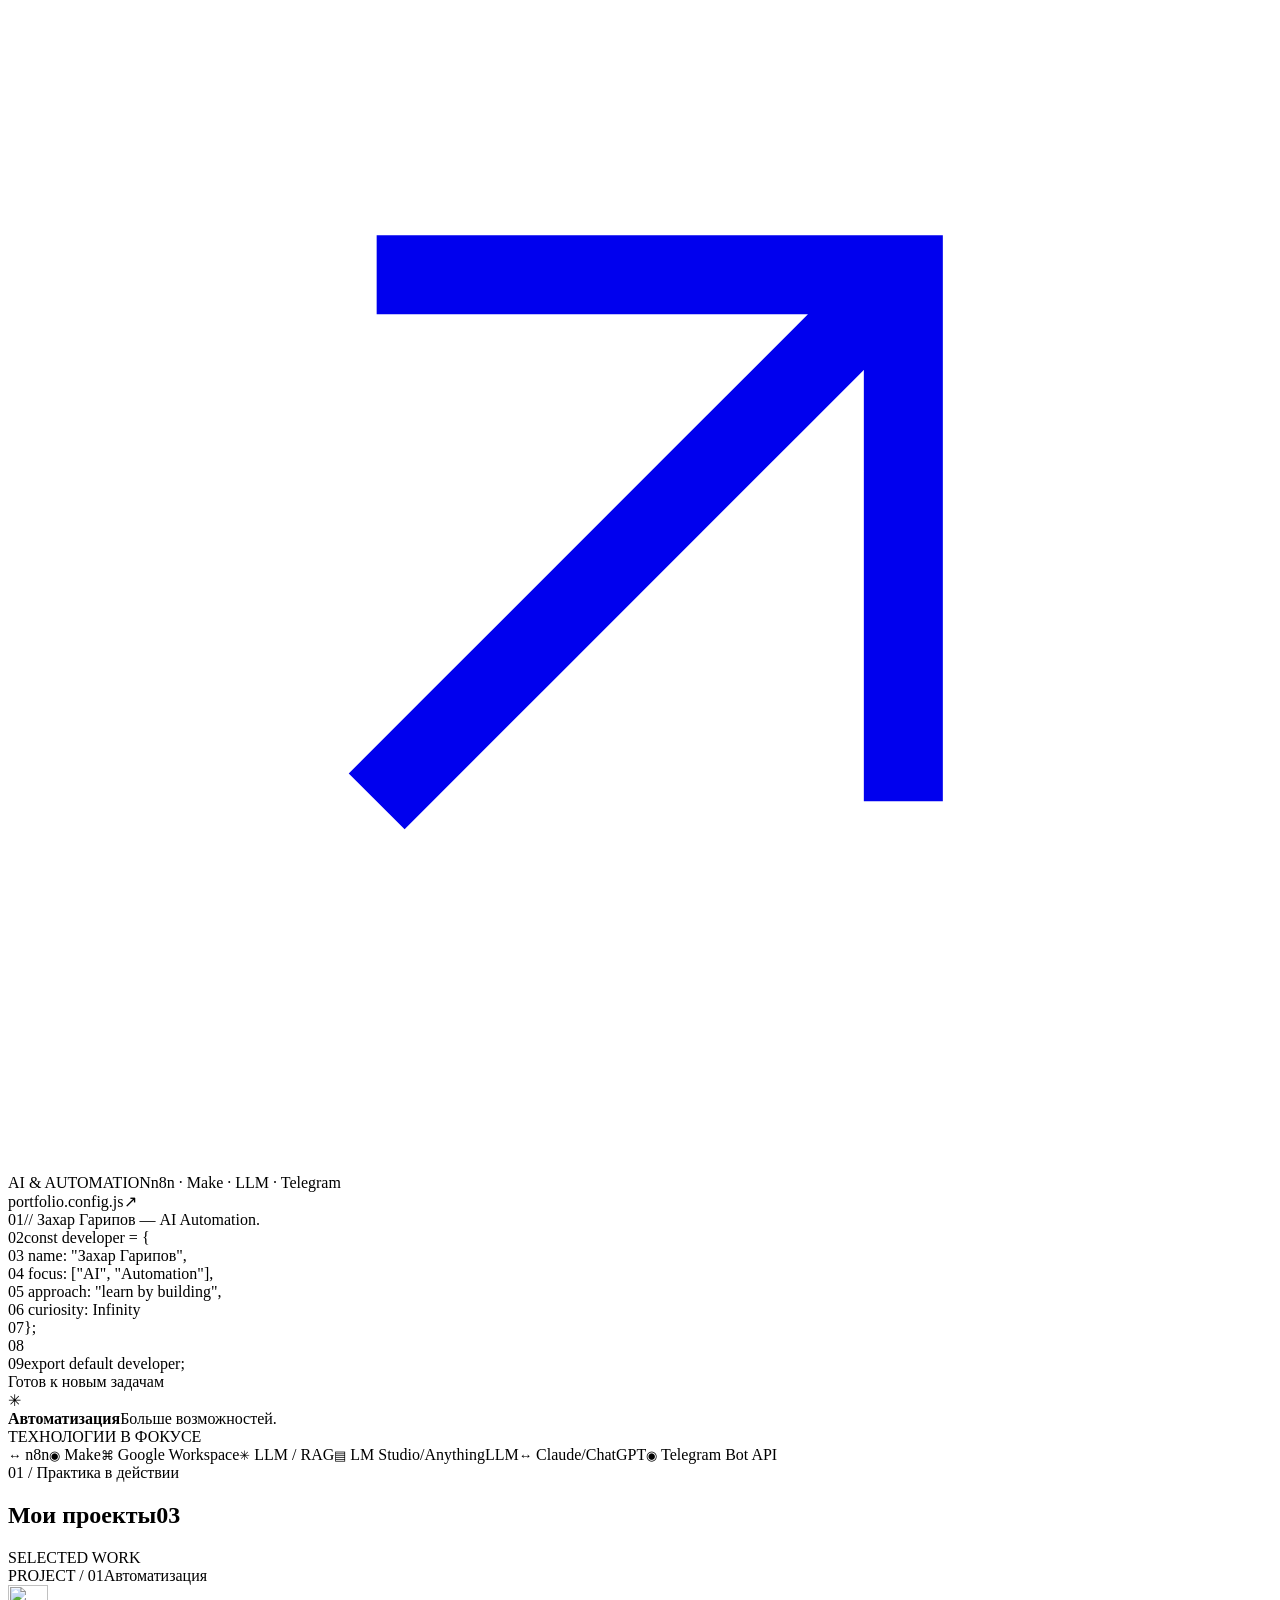
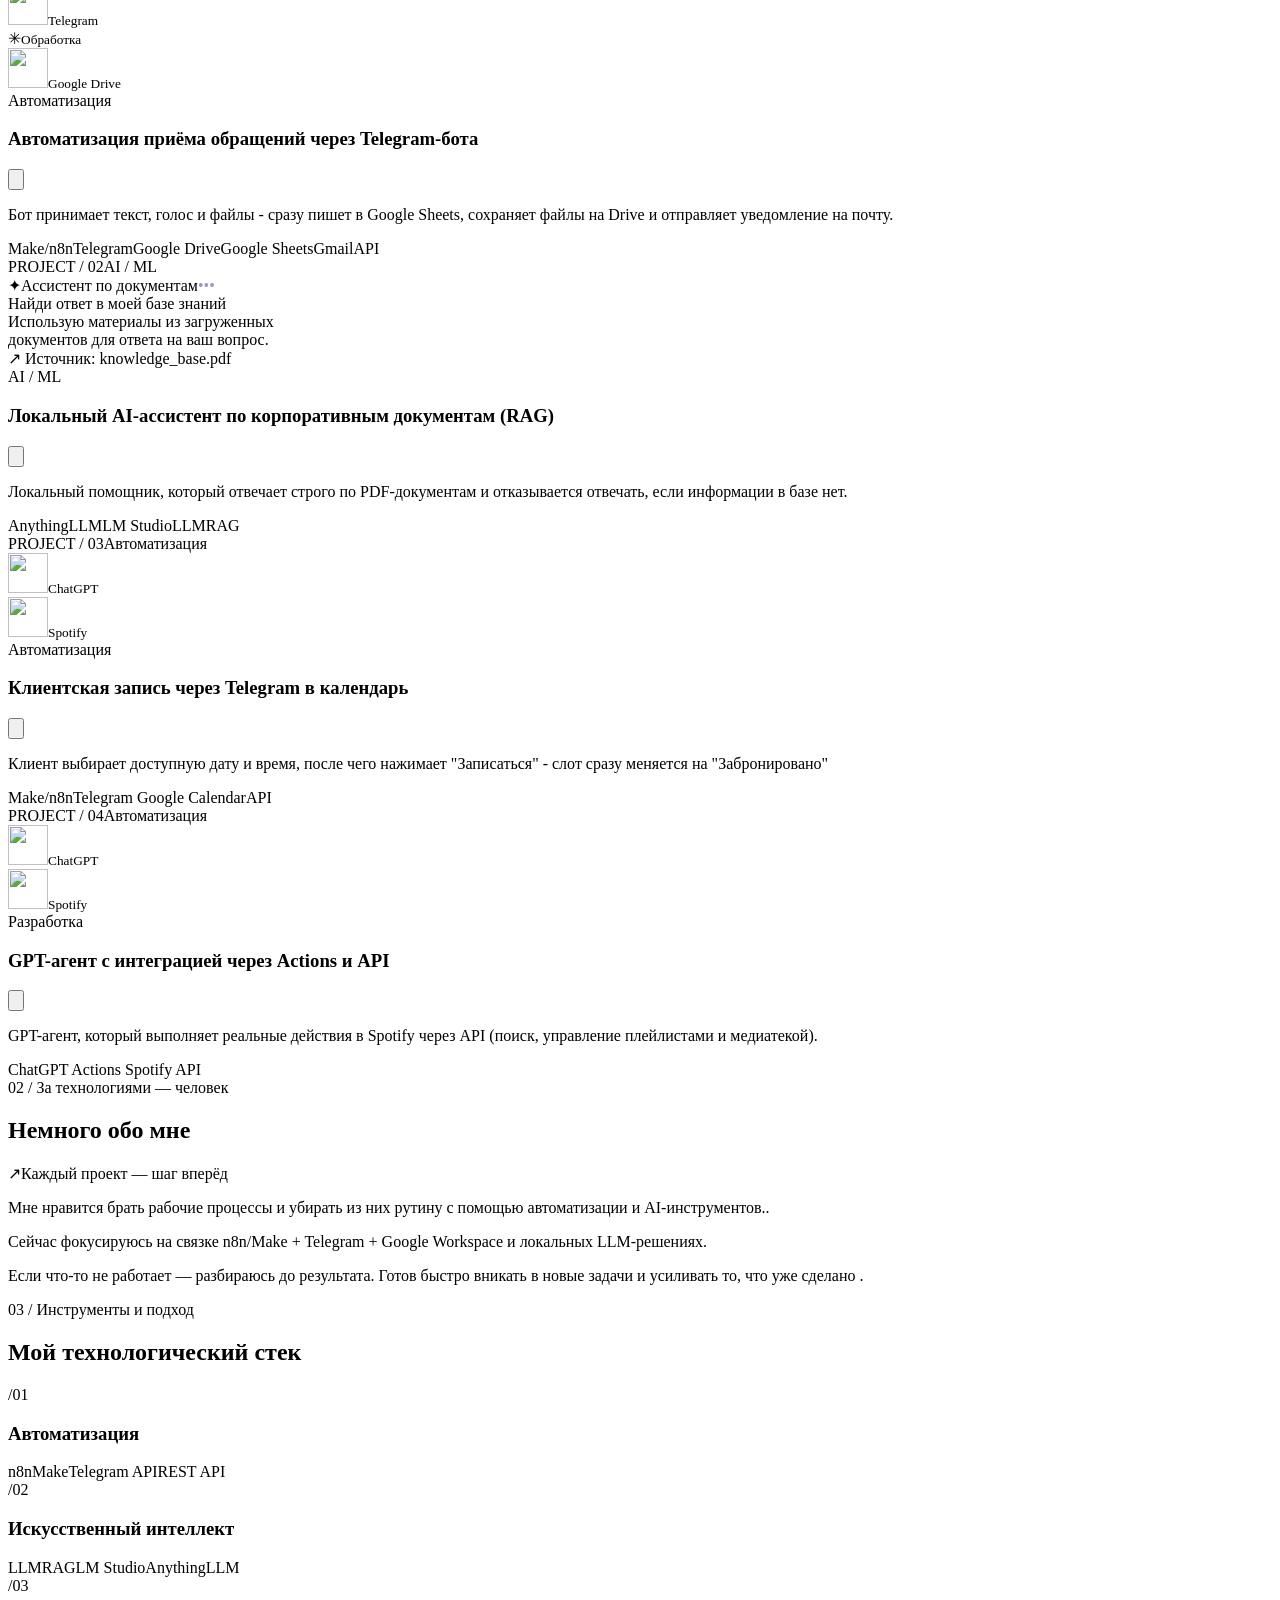
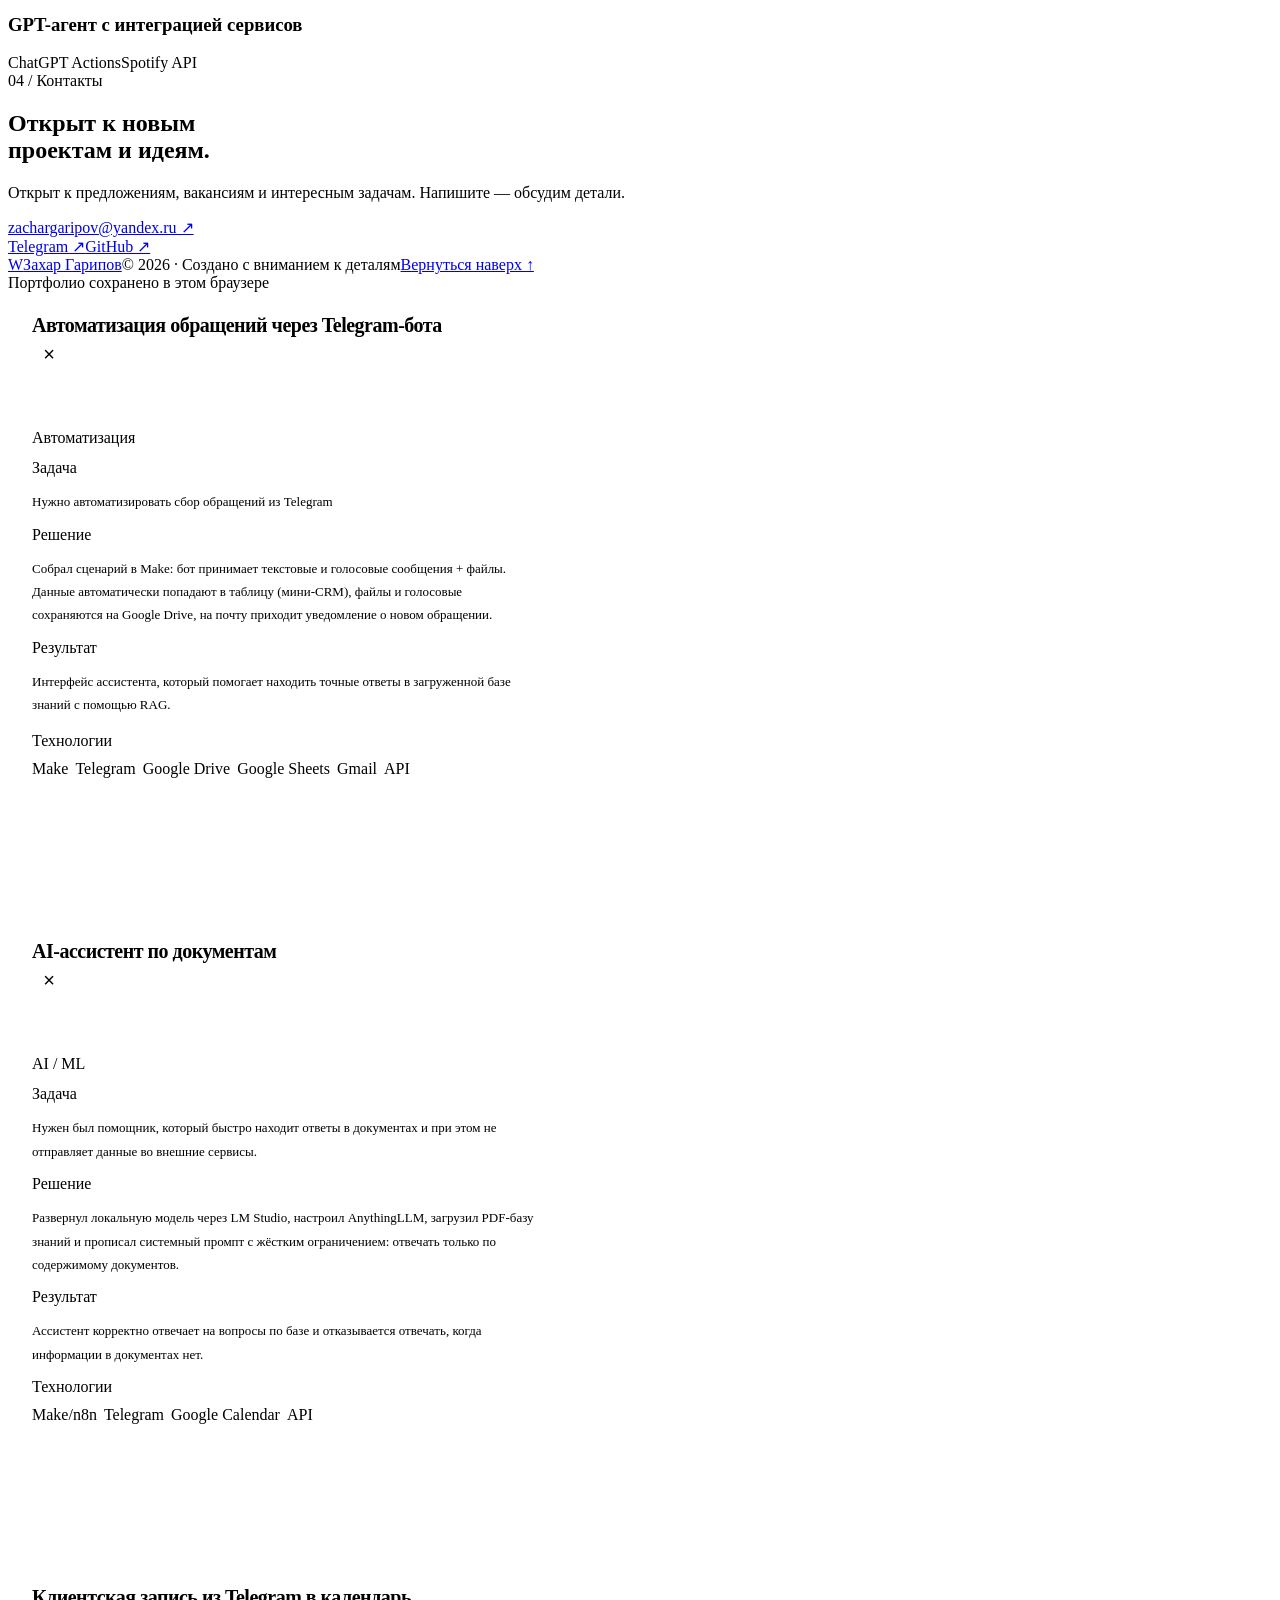
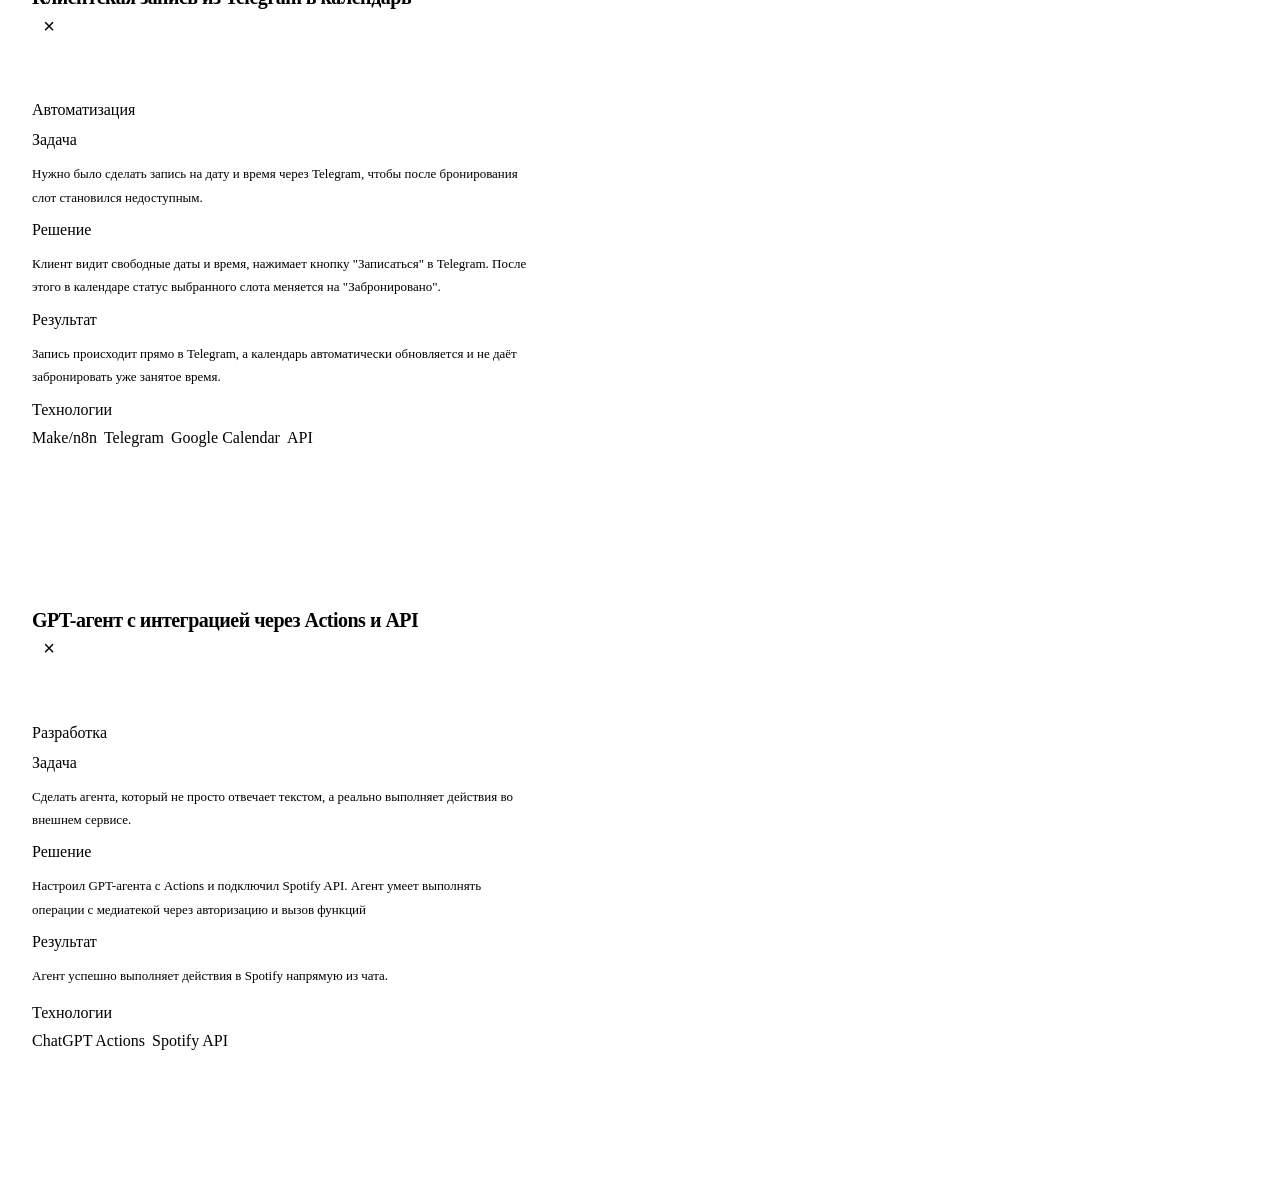
==== commit b31516e8: "index.html" ====
--- a/index.html
+++ b/index.html
@@ -5,6 +5,7 @@
   <meta charset="UTF-8">
   <meta name="viewport" content="width=device-width, initial-scale=1">
   <meta name="theme-color" content="#f7f7f7">
+   <link rel="stylesheet" href="style.css">
   <script>
     
     (() => {
@@ -20,2395 +21,8 @@
   <title>Захар Гарипов — IT-портфолио</title>
   <link rel="icon"
     href="data:image/svg+xml,%3Csvg xmlns='http://www.w3.org/2000/svg' viewBox='0 0 64 64'%3E%3Crect width='64' height='64' rx='16' fill='%23242424'/%3E%3Cpath d='M16 20l8 25 8-19 8 19 8-25' fill='none' stroke='%23abd2ff' stroke-width='5'/%3E%3C/svg%3E">
-  <style>
-    :root {
-      --paper: #f7f7f7;
-      --white: #fff;
-      --ink: #242424;
-      --muted: #5d5d5d;
-      --line: #dedede;
-      --accent: #abd2ff;
-      --dark: #242424;
-      --radius: 18px
-    }
-
-    * {
-      box-sizing: border-box
-    }
-
-    html {
-      scroll-behavior: smooth;
-      scroll-padding-top: 98px
-    }
-.project-category {
-    font-size: 12px;
-    color: var(--muted);
-    letter-spacing: .8px;
-    text-transform: uppercase;
-}
-    body {
-      margin: 0;
-      background: var(--paper);
-      color: var(--ink);
-      font-family: Inter, "Segoe UI", Arial, sans-serif;
-      font-size: 15px;
-      line-height: 1.6
-    }
-
-    button,
-    input,
-    textarea,
-    select {
-      font: inherit
-    }
-
-    button,
-    a {
-      -webkit-tap-highlight-color: transparent
-    }
-
-    a {
-      color: inherit;
-      text-decoration: none
-    }
-
-button {
-    position: relative;
-    cursor: pointer;
-    top: -10px;
-}
-
-    button:disabled {
-      cursor: default;
-      opacity: .55
-    }
-
-    button:focus-visible,
-    a:focus-visible,
-    input:focus-visible,
-    textarea:focus-visible,
-    select:focus-visible {
-      outline: 3px solid #4b89ce;
-      outline-offset: 4px
-    }
-
-    ::selection {
-      background: var(--accent)
-    }
-
-    svg {
-      display: block
-    }
-
-    img {
-      max-width: 60%;
-      display: block;
-      transform:rotate(-2deg)
-    }
-
-    .wrap {
-      max-width: 1240px;
-      padding: 0 48px;
-      margin: auto
-    }
-
-    .mono {
-      font-family: Consolas, "Courier New", monospace
-    }
-
-    .eyebrow {
-      font-size: 12px;
-      letter-spacing: 1.6px;
-      font-weight: 600;
-      text-transform: uppercase;
-      color: var(--muted);
-      display: flex;
-      align-items: center;
-      gap: 12px
-    }
-
-    .eyebrow:before {
-      content: "";
-      width: 24px;
-      height: 1px;
-      background: currentColor
-    }
-
-    .pill {
-      display: inline-flex;
-      align-items: center;
-      padding: 5px 11px;
-      font-size: 12px;
-      border: 1px solid var(--line);
-      border-radius: 6px;
-      white-space: nowrap
-    }
-
-    .btn {
-      display: inline-flex;
-      align-items: center;
-      justify-content: center;
-      gap: 16px;
-      border: 1px solid var(--ink);
-      border-radius: 8px;
-      padding: 13px 19px;
-      font-size: 13px;
-      font-weight: 600;
-      min-height: 46px;
-      transition: background .2s, transform .2s
-    }
-
-    .btn:hover {
-      transform: translateY(-2px)
-    }
-
-    .btn-dark {
-      background: var(--ink);
-      color: white
-    }
-
-    .btn-dark:hover {
-      background: #404040
-    }
-
-    .btn-light {
-      background: transparent
-    }
-
-    .arrow {
-      width: 17px;
-      height: 17px
-    }
-
-    .section {
-      padding: 82px 0;
-      border-top: 1px solid var(--line)
-    }
-
-    .section-top {
-      display: flex;
-      align-items: end;
-      justify-content: space-between;
-      gap: 24px;
-      margin-bottom: 35px
-    }
-
-    .section h2 {
-      font-size: clamp(29px, 3.4vw, 42px);
-      line-height: 1.2;
-      letter-spacing: -1.6px;
-      margin: 11px 0 0;
-      font-weight: 600
-    }
-
-    p {
-      margin: 0
-    }
-
-    .skip {
-      position: fixed;
-      top: -100px;
-      left: 20px;
-      z-index: 100;
-      background: var(--accent);
-      padding: 12px
-    }
-
-    .skip:focus {
-      top: 10px
-    }
-
-    header {
-      position: sticky;
-      top: 0;
-      z-index: 20;
-      background: rgba(247, 247, 247, .96);
-      border-bottom: 1px solid var(--line);
-      backdrop-filter: blur(12px)
-    }
-
-    .header-inner {
-      height: 82px;
-      display: flex;
-      align-items: center;
-      justify-content: space-between;
-      gap: 24px
-    }
-
-    .brand {
-      display: flex;
-      align-items: center;
-      gap: 11px;
-      font-size: 18px;
-      font-weight: 700;
-      letter-spacing: -.6px
-    }
-
-    .brand-symbol {
-      width: 34px;
-      height: 34px;
-      border-radius: 9px;
-      display: grid;
-      place-items: center;
-      background: var(--ink);
-      color: var(--accent);
-      font-size: 16px
-    }
-
-    .brand-dot {
-      color: #4b89ce
-    }
-
-    .nav {
-      display: flex;
-      gap: 31px;
-      font-size: 13px;
-      color: var(--muted)
-    }
-
-    .nav a:hover,
-    .nav a.active {
-      color: var(--ink)
-    }
-
-    .nav a.active {
-      position: relative
-    }
-
-    .nav a.active:after {
-      content: "";
-      position: absolute;
-      bottom: -10px;
-      width: 4px;
-      height: 4px;
-      border-radius: 50%;
-      background: var(--ink);
-      left: 50%
-    }
-
-    .header-actions {
-      display: flex;
-      gap: 10px;
-      align-items: center
-    }
-
-    .edit-button {
-      background: transparent;
-      border: 1px solid var(--line);
-      padding: 8px 12px;
-      border-radius: 7px;
-      color: var(--muted);
-      font-size: 12px;
-      display: flex;
-      align-items: center;
-      gap: 7px
-    }
-
-    .edit-button:hover {
-      border-color: var(--ink);
-      color: var(--ink)
-    }
-
-    .menu-toggle {
-      display: none;
-      background: none;
-      border: 1px solid var(--line);
-      border-radius: 8px;
-      width: 42px;
-      height: 42px;
-      font-size: 20px
-    }
-
-    .hero {
-      padding: 74px 0 59px
-    }
-
-    .hero-grid {
-      display: grid;
-      grid-template-columns: 1.15fr 1fr;
-      gap: 60px;
-      align-items: center
-    }
-
-    .availability {
-      display: inline-flex;
-      align-items: center;
-      gap: 8px;
-      border: 1px solid var(--line);
-      border-radius: 50px;
-      font-size: 13px;
-      padding: 6px 12px;
-      margin-bottom: 23px
-    }
-
-    .status-dot {
-      height: 6px;
-      width: 6px;
-      background: #508ecc;
-      border-radius: 50%;
-      box-shadow: 0 0 0 3px #e8f3ff
-    }
-
-    .hero h1 {
-      font-size: clamp(38px, 4.7vw, 60px);
-      font-weight: 600;
-      line-height: 1.12;
-      letter-spacing: -2.8px;
-      margin: 0 0 24px
-    }
-
-    .hero h1 span {
-      display: block
-    }
-
-    .highlight {
-      width: max-content;
-      max-width: 100%;
-      position: relative;
-      isolation: isolate
-    }
-
-    .highlight:before {
-      content: "";
-      position: absolute;
-      background: var(--accent);
-      inset: 5px -7px -2px -5px;
-      z-index: -1;
-      transform: rotate(-1deg);
-      border-radius: 3px
-    }
-
-    .hero-desc {
-      max-width: 450px;
-      line-height: 1.85;
-      color: var(--muted);
-      font-size: 14px
-    }
-
-    .hero-actions {
-      display: flex;
-      flex-wrap: wrap;
-      gap: 12px;
-      margin-top: 29px
-    }
-
-    .hero-meta {
-      margin-top: 29px;
-      display: flex;
-      gap: 20px;
-      align-items: center;
-      font-size: 12px;
-      letter-spacing: .5px;
-      color: var(--muted);
-      flex-wrap: wrap
-    }
-
-    .hero-meta i {
-      width: 3px;
-      height: 3px;
-      border-radius: 50%;
-      background: #a7a7a7
-    }
-
-    .hero-art {
-      position: relative;
-      padding: 18px 0 32px 8px;
-      min-width: 0
-    }
-
-    .terminal {
-      background: var(--dark);
-      color: #d8d8d8;
-      border-radius: 14px;
-      overflow: hidden;
-      transform: rotate(-2deg);
-      box-shadow: 0 18px 40px #2f2f2f15;
-      position: relative
-    }
-
-    .terminal-top {
-      padding: 16px 20px;
-      border-bottom: 1px solid #ffffff0e;
-      display: flex;
-      align-items: center;
-      justify-content: space-between;
-      font-size: 12px;
-      color: #c1c1c1
-    }
-
-    .dots {
-      display: flex;
-      gap: 6px
-    }
-
-    .dots i {
-      width: 7px;
-      height: 7px;
-      border-radius: 50%;
-      background: #6f6f6f
-    }
-
-    .dots i:first-child {
-      background: #e89683
-    }
-
-    .dots i:nth-child(2) {
-      background: #e3cb80
-    }
-
-    .dots i:nth-child(3) {
-      background: #a2c38b
-    }
-
-    .terminal-code {
-      padding: 29px 25px 31px;
-      font-size: 12px;
-      line-height: 2.05
-    }
-/* Изначально скрываем темный фон и окно */
-.my-modal {
-  position: fixed;
-  top: 0;
-  left: 0;
-  width: 100%;
-  height: 100%;
-  background: rgba(0, 0, 0, 0.6); /* Затемнение фона */
-  display: flex;
-  justify-content: center;
-  align-items: center;
-  z-index: 9999;
-  
-  opacity: 0;
-  pointer-events: none;
-  transition: opacity 0.2s ease;
-}
-
-/* Белая карточка внутри */
-.modal-content {
-  background: white;
-  padding: 30px;
-  border-radius: 12px;
-  width: 550px;
-  max-width: 90%;
-  position: relative
-}
-
-/* Класс, который добавляет JavaScript при клике */
-.my-modal.active {
-  opacity: 1;
-  pointer-events: auto;
-}
-
-    .code-line {
-      display: flex;
-      gap: 20px
-    }
-
-    .line-no {
-      color: #acacac;
-      user-select: none;
-      width: 15px;
-      flex-shrink: 0;
-      font-size: 11px
-    }
-
-    .code-text {
-      white-space: pre-wrap;
-      overflow-wrap: anywhere
-    }
-
-    .code-purple {
-      color: #bcadd6
-    }
-
-    .code-accent {
-      color: #abd2ff
-    }
-
-    .code-muted {
-      color: #acacac
-    }
-
-    .terminal-foot {
-      margin: 0 25px 20px;
-      border-top: 1px solid #ffffff0e;
-      padding-top: 14px;
-      font-size: 12px;
-      color: #cccccc;
-      display: flex;
-      gap: 8px
-    }
-
-    .terminal-foot .status-dot {
-      box-shadow: none
-    }
-
-    .floating-card {
-      position: absolute;
-      right: -15px;
-      bottom: 0;
-      background: var(--accent);
-      padding: 15px 20px;
-      border-radius: 11px;
-      box-shadow: 0 10px 30px #31313110;
-      display: flex;
-      align-items: center;
-      gap: 13px;
-      transform: rotate(3deg)
-    }
-
-    .floating-card strong {
-      display: block;
-      font-size: 13px
-    }
-
-    .floating-card span {
-      display: block;
-      color: #2d4d72;
-      font-size: 12px
-    }
-
-    .floating-icon {
-      font-size: 20px;
-      border: 1px solid #7ba6d8;
-      width: 35px;
-      height: 35px;
-      border-radius: 8px;
-      display: grid;
-      place-items: center
-    }
-
-    .art-label {
-      font-size: 12px;
-      letter-spacing: 2px;
-      text-align: right;
-      margin-top: 24px;
-      color: var(--muted);
-      padding-right: 24px
-    }
-
-    .tech-strip {
-      border-top: 1px solid var(--line);
-      border-bottom: 1px solid var(--line);
-      margin-top: 64px;
-      padding: 21px 0;
-      display: flex;
-      align-items: center;
-      gap: 37px;
-      justify-content: space-between;
-      flex-wrap: wrap
-    }
-
-    .tech-strip>span {
-      font-size: 12px;
-      color: var(--muted);
-      letter-spacing: 1px
-    }
-
-    .tech-list {
-      display: flex;
-      gap: 32px;
-      flex-wrap: wrap;
-      align-items: center;
-      color: var(--muted)
-    }
-
-    .tech-list span {
-      font-size: 16px;
-      letter-spacing: -.5px;
-      font-weight: 600
-    }
-
-    .tech-list small {
-      font-size: 12px;
-      margin-right: 6px;
-      color: var(--muted)
-    }
-
-    #projects {
-      border-top: 0;
-      padding-top: 16px
-    }
-
-    .project-count {
-      color: var(--muted);
-      font-size: 16px;
-      vertical-align: top;
-      letter-spacing: 0;
-      margin-left: 8px
-    }
-
-    .project-tools {
-      display: flex;
-      align-items: center;
-      justify-content: space-between;
-      gap: 18px;
-      margin-bottom: 27px
-    }
-
-    .filters {
-      display: flex;
-      gap: 7px;
-      flex-wrap: wrap
-    }
-
-    .filter {
-      background: transparent;
-      border: 1px solid var(--line);
-      padding: 7px 14px;
-      border-radius: 6px;
-      font-size: 13px;
-      color: var(--muted)
-    }
-
-    .filter.active {
-      background: var(--ink);
-      border-color: var(--ink);
-      color: white
-    }
-
-    .project-grid {
-      display: grid;
-      grid-template-columns: repeat(2, minmax(0, 1fr));
-      gap: 26px
-    }
-
-    .project {
-      border: 1px solid var(--line);
-      background: #fcfcfc;
-      border-radius: 12px;
-      overflow: hidden;
-      transition: transform .2s, box-shadow .2s
-    }
-
-    .project:hover {
-      transform: translateY(-4px);
-      box-shadow: 0 12px 24px #3232320a
-    }
-
-    .project-preview {
-      height: 240px;
-      position: relative;
-      overflow: hidden;
-      display: flex;
-      align-items: center;
-      justify-content: center;
-      background: #e8eef5
-    }
-
-    .preview-index {
-      position: absolute;
-      top: 16px;
-      left: 18px;
-      font-size: 11px;
-      letter-spacing: 1px;
-      color: #4d6077
-    }
-
-    .preview-type {
-      position: absolute;
-      top: 16px;
-      right: 18px;
-      font-size: 11px;
-      letter-spacing: 1px;
-      color: #4d6077
-    }
-
-    .workflow {
-      width: 100%;
-      max-width: 400px;
-      padding: 38px 24px 0;
-      display: flex;
-      align-items: center;
-      justify-content: center
-    }
-
-    .node {
-      border: 1px solid #c9d6e6;
-      box-shadow: 0 7px 12px #56565608;
-      background: #fdfdfd;
-      width: 72px;
-      height: 72px;
-      border-radius: 12px;
-      display: grid;
-      place-items: center;
-      position: relative
-    }
-
-    .node-icon {
-      font-size: 22px
-    }
-.notice {
- 
-    padding: 12px 14px;
-    border-radius: 8px;
-    font-size: 13px;
-    color: #3e5b81;
-    margin-bottom: 20px;
-    line-height: 1.65;
-    top: 100px;
-    position: relative;
-}
-    .node small {
-      position: absolute;
-      top: 80px;
-      white-space: nowrap;
-      color: #4d6077;
-      font-size: 11px
-    }
-
-    .node.main {
-      background: var(--dark);
-      border-color: var(--dark);
-      color: var(--accent)
-    }
-
-    .connector {
-      height: 1px;
-      background: #a1bbd9;
-      flex: 1;
-      min-width: 12px;
-      max-width: 53px;
-      position: relative
-    }
-
-    .connector:after {
-      content: "";
-      width: 5px;
-      height: 5px;
-      background: #80a7d3;
-      position: absolute;
-      top: -2px;
-      left: 50%;
-      border-radius: 50%
-    }
-
-    .project-preview.ai {
-      background: #e8e7f1
-    }
-
-    .project-preview.ai .preview-index,
-    .project-preview.ai .preview-type {
-      color: #635b74
-    }
-
-    .mini-chat {
-      width: 76%;
-      max-width: 350px;
-      border: 1px solid #d7d4e3;
-      border-radius: 10px;
-      background: #faf9fe;
-      box-shadow: 0 13px 23px #6b6b6b14;
-      margin-top: 20px;
-      padding: 14px 17px;
-      transform: rotate(-3deg)
-    }
-
-    .chat-head {
-      display: flex;
-      gap: 7px;
-      align-items: center;
-      font-size: 11px;
-      padding-bottom: 12px;
-      border-bottom: 1px solid #eeedf3
-    }
-
-    .chat-avatar {
-      background: #d8d1ef;
-      width: 21px;
-      height: 21px;
-      border-radius: 5px;
-      display: grid;
-      place-items: center;
-      color: #65538b
-    }
-
-    .chat-message {
-      margin: 14px 0 10px 45px;
-      border-radius: 7px;
-      background: #eae6f4;
-      padding: 9px 12px;
-      font-size: 11px;
-      color: #6d6382
-    }
-
-    .chat-response {
-      font-size: 11px;
-      line-height: 1.8;
-      color: #60586e;
-      padding-left: 28px;
-      position: relative
-    }
-
-    .chat-response:before {
-      content: "✦";
-      position: absolute;
-      left: 0;
-      top: 2px;
-      color: #9a83c5;
-      font-size: 16px
-    }
-    .dilog-1 {
-      position: relative;
-    }
-
-    .chat-source {
-      font-size: 10px;
-      display: inline-block;
-      margin: 11px 0 0 28px;
-      border: 1px solid #e3dfef;
-      border-radius: 3px;
-      padding: 3px 6px;
-      color: #695c7d
-    }
-
-    .project-preview.web {
-      background: #e7eef7
-    }
-
-    .mini-browser {
-      width: 78%;
-      border: 1px solid #c8d7ec;
-      border-radius: 8px;
-      background: #fafcff;
-      margin-top: 24px;
-      transform: rotate(2deg);
-      box-shadow: 0 10px 25px #73737315
-    }
-
-    .mini-bar {
-      height: 22px;
-      background: #edf3fb;
-      border-bottom: 1px solid #dce7f5;
-      display: flex;
-      gap: 4px;
-      align-items: center;
-      padding: 0 9px
-    }
-
-    .mini-bar i {
-      width: 4px;
-      height: 4px;
-      background: #b6c8df;
-      border-radius: 50%
-    }
-
-    .mini-screen {
-      display: grid;
-      grid-template-columns: 1fr 1fr;
-      gap: 20px;
-      padding: 24px
-    }
-
-    .mini-screen b {
-      font-size: 21px;
-      line-height: 1.05;
-      letter-spacing: -1px;
-      color: #3d536f
-    }
-
-    .mini-screen p {
-      height: 4px;
-      background: #d9e3f0;
-      width: 70%;
-      margin-top: 10px
-    }
-
-    .mini-screen button {
-      background: #43648a;
-      border: 0;
-      padding: 5px 11px;
-      border-radius: 3px;
-      color: #d8e6f8;
-      font-size: 8px;
-      margin-top: 12px;
-      pointer-events: none
-    }
-
-    .mini-graphic {
-      background: #d8e5f5;
-      border-radius: 5px;
-      display: flex;
-      align-items: end;
-      justify-content: center;
-      gap: 8px;
-      padding: 14px
-    }
-
-    .mini-graphic i {
-      background: #88a9d2;
-      flex: 1;
-      border-radius: 3px;
-      height: 35%
-    }
-
-    .mini-graphic i:nth-child(2) {
-      height: 65%
-    }
-
-    .mini-graphic i:nth-child(3) {
-      height: 90%;
-      background: #496f9f
-    }
-
-    .project-preview.data {
-      background: #eceef1
-    }
-
-    .mini-data {
-      margin-top: 25px;
-      background: #fafbfc;
-      border: 1px solid #d6dce5;
-      padding: 18px;
-      border-radius: 9px;
-      width: 73%;
-      transform: rotate(-2deg);
-      box-shadow: 0 10px 25px #5e5e5e10
-    }
-
-    .data-head {
-      font-size: 11px;
-      color: #586578;
-      display: flex;
-      justify-content: space-between
-    }
-
-    .data-bars {
-      display: flex;
-      gap: 9px;
-      align-items: end;
-      height: 80px;
-      padding-top: 18px
-    }
-
-    .data-bars i {
-      height: var(--height);
-      flex: 1;
-      background: #a1b5cf;
-      border-radius: 3px 3px 0 0
-    }
-
-    .data-bars i:nth-child(4) {
-      background: #607a9b
-    }
-
-    .data-bottom {
-      display: flex;
-      justify-content: space-between;
-      border-top: 1px solid #dde4ed;
-      padding-top: 8px;
-      font-size: 10px;
-      color: #4b5d74
-    }
-
-    .project-body {
-      padding: 22px 24px 25px
-    }
-
-    .project-category {
-      font-size: 12px;
-      color: var(--muted);
-      letter-spacing: .8px;
-      text-transform: uppercase
-    }
-
-    .project-title-row {
-      display: flex;
-      justify-content: space-between;
-      gap: 15px;
-      align-items: center;
-      margin: 7px 0 10px
-    }
-
-    .project h3 {
-      font-size: 22px;
-      letter-spacing: -.65px;
-      font-weight: 600;
-      line-height: 1.2;
-      margin: 0
-    }
-
-    .project-open {
-      width: 34px;
-      height: 34px;
-      border-radius: 50%;
-      border: 1px solid var(--line);
-      background: none;
-      display: grid;
-      place-items: center;
-      flex-shrink: 0
-    }
-
-    .project-open:hover {
-      background: var(--accent);
-      border-color: var(--accent)
-    }
-
-    .project-desc {
-      font-size: 14px;
-      color: var(--muted);
-      line-height: 1.75;
-      margin-bottom: 18px;
-      min-height: 42px
-    }
-
-    .tags {
-      display: flex;
-      flex-wrap: wrap;
-      gap: 6px
-    }
-
-    .tags .pill {
-      font-size: 12px;
-      padding: 3px 9px
-    }
-
-    .demo-label {
-      font-size: 13px;
-      color: var(--muted);
-      margin-top: 24px;
-      display: flex;
-      align-items: center;
-      gap: 6px
-    }
-
-    .add-project {
-      background: transparent;
-      border: 0;
-      font-size: 13px;
-      color: var(--muted);
-      display: flex;
-      gap: 8px;
-      align-items: center;
-      padding: 8px 0
-    }
-
-    .add-project:hover {
-      color: var(--ink)
-    }
-
-    .empty {
-      grid-column: 1/-1;
-      padding: 50px;
-      border: 1px dashed var(--line);
-      border-radius: 12px;
-      text-align: center;
-      color: var(--muted)
-    }
-
-    .about-grid {
-      display: grid;
-      grid-template-columns: .9fr 1.3fr;
-      gap: 90px
-    }
-
-    .about-intro {
-      font-size: 22px;
-      line-height: 1.6;
-      letter-spacing: -.4px;
-      max-width: 660px;
-      margin-top: 6px
-    }
-
-    .about-text {
-      font-size: 13px;
-      color: var(--muted);
-      margin-top: 20px;
-      line-height: 1.85
-    }
-
-    .about-note {
-      margin-top: 27px;
-      display: flex;
-      gap: 9px;
-      align-items: center;
-      font-size: 13px;
-      color: #38577f
-    }
-
-    .about-note span {
-      display: grid;
-      place-items: center;
-      background: #e5eefb;
-      border-radius: 5px;
-      width: 23px;
-      height: 23px
-    }
-
-    .skills-layout {
-      display: grid;
-      grid-template-columns: 1fr 1fr 1fr;
-      gap: 26px;
-      margin-top: 33px
-    }
-
-    .skill-group {
-      border-top: 1px solid var(--ink);
-      padding: 22px 0
-    }
-
-    .skill-group>span {
-      font-size: 12px;
-      color: var(--muted)
-    }
-
-    .skill-group h3 {
-      font-size: 18px;
-      font-weight: 600;
-      letter-spacing: -.5px;
-      margin: 13px 0 18px
-    }
-
-    .skill-tags {
-      display: flex;
-      flex-wrap: wrap;
-      gap: 7px
-    }
-
-    .skill-tags .pill {
-      padding: 6px 11px;
-      background: #fcfcfc;
-      font-size: 12px
-    }
-
-    .contact {
-      background: var(--dark);
-      color: #f4f4f4;
-      padding: 61px;
-      border-radius: 14px;
-      display: grid;
-      grid-template-columns: 1.25fr 1fr;
-      gap: 50px;
-      align-items: center;
-      margin: 14px 0 75px;
-      position: relative;
-      overflow: hidden
-    }
-
-    .contact:after {
-      content: "*";
-      font-family: Arial, sans-serif;
-      font-size: 280px;
-      line-height: 1;
-      position: absolute;
-      color: #ffffff03;
-      right: 15px;
-      top: 0;
-      pointer-events: none
-    }
-
-    .contact .eyebrow {
-      color: #cbcbcb
-    }
-
-    .contact h2 {
-      font-size: clamp(30px, 3.4vw, 44px);
-      font-weight: 500;
-      line-height: 1.2;
-      letter-spacing: -1.5px;
-      margin: 18px 0
-    }
-
-    .contact h2 span {
-      color: var(--accent)
-    }
-
-    .contact p {
-      font-size: 14px;
-      color: #cbcbcb;
-      max-width: 330px;
-      line-height: 1.8
-    }
-
-    .contact-right {
-      position: relative;
-      z-index: 1
-    }
-
-    .contact-mail {
-      font-size: clamp(15px, 2vw, 22px);
-      letter-spacing: -.3px;
-      display: block;
-      overflow-wrap: anywhere;
-      margin-bottom: 20px
-    }
-
-    .contact-mail:hover {
-      color: var(--accent)
-    }
-
-    .contact-links {
-      display: flex;
-      flex-wrap: wrap;
-      gap: 10px
-    }
-
-    .contact-link {
-      border: 1px solid #6f6f6f55;
-      border-radius: 7px;
-      padding: 9px 13px;
-      font-size: 13px;
-      display: flex;
-      gap: 17px;
-      align-items: center;
-      background: transparent;
-      color: #dbdbdb
-    }
-
-    .contact-link:hover {
-      background: #ffffff08
-    }
-
-    .contact-placeholder {
-      color: #cbcbcb;
-      font-size: 14px;
-      margin-bottom: 20px
-    }
-
-    .contact .btn {
-      color: var(--ink);
-      background: var(--accent);
-      border: 0;
-      font-size: 12px;
-      margin-top: 4px
-    }
-
-    .footer {
-      border-top: 1px solid var(--line);
-      padding: 26px 0 31px;
-      display: flex;
-      justify-content: space-between;
-      align-items: center;
-      font-size: 12px;
-      color: var(--muted);
-      gap: 20px
-    }
-
-    .footer a {
-      display: flex;
-      gap: 10px;
-      align-items: center
-    }
-
-    .footer .brand {
-      font-size: 13px;
-      color: var(--ink)
-    }
-
-    .footer .brand-symbol {
-      width: 23px;
-      height: 23px;
-      border-radius: 6px;
-      font-size: 11px
-    }
-
-    dialog {
-      border: 1px solid var(--line);
-      border-radius: 16px;
-      background: var(--paper);
-      color: var(--ink);
-      padding: 0;
-      width: min(600px, calc(100% - 28px));
-      max-height: 88dvh;
-      box-shadow: 0 25px 100px #0003
-    }
-
-    dialog::backdrop {
-      background: #1d1d1dd0;
-      backdrop-filter: blur(4px)
-    }
-      .close {
-          width: 34px;
-          height: 34px;
-          border: 1px solid var(--line);
-          background: transparent;
-          border-radius: 7px;
-          font-size: 21px;
-          flex-shrink: 0;
-    }
-    .dialog-head {
-      padding: 24px 28px 380px;
-      display: flex;
-      align-items: start;
-      justify-content: space-between;
-      gap: 14px;
-      border-bottom: 1px solid var(--line);
-      position: sticky;
-      top: 0;
-      background: var(--paper);
-      z-index: 2
-    }
-.project-category {
-    font-size: 12px;
-    color: var(--muted);
-    letter-spacing: .8px;
-    text-transform: uppercase;
-}
-    .dialog-head h2 {
-      font-size: 22px;
-      letter-spacing: -.7px;
-      margin: 0;
-      white-space:nowrap 
-    }
-
-    .close {
-      width: 34px;
-      height: 34px;
-      border: 1px solid var(--line);
-      background: transparent;
-      border-radius: 7px;
-      font-size: 21px;
-      flex-shrink: 0
-    }
-
-    .dialog-body {
-      padding: 300px 28px 28px;
-        background: white;
-        border-radius: 12px;
-        width: 550px;
-        max-width: 90%;
-        position: relative
-    }
-
-    .dialog-body p {
-      font-size: 13px;
-      color: var(--muted);
-      line-height: 1.8;vvvvvv
-      top: -280px;
-      position: relative
-    }
- 
-    .notice {
-      padding: 12px 14px;
-      border-radius: 8px;
-      font-size: 13px;
-      color: #3e5b81;
-      margin-bottom: 20px;
-      line-height: 1.65
-      position: relative;
-      top: 40px;
-      left: -235px
-    }
- 
-        .project-category {
-      font-size: 12px;
-      color: var(--muted);
-      text-transform: uppercase;
-      letter-spacing: 0.8px;
-      margin-bottom: 4px; /* Небольшой отступ до заголовка */
-    }
-    
-    .modal-content h2 {
-      font-size: 22px;
-      margin: 0 0 10px 0; /* Убираем стандартные отступы браузера и добавляем снизу */
-    }
-    .modal-content p {
-      font-size: 14px;
-      color: var(--muted);
-      line-height: 1.6;
-      margin: 0; /* Без лишних смещений */
-    }
-    .field {
-      display: block;
-      font-size: 13px;
-      font-weight: 600;
-      margin-top: 16px
-    }
-.my-element {
-  transform: translate(10px, -5px); 
-  /* Сдвигает вправо на 10px и вверх на 5px */
-}
-    .field input,
-    .field textarea,
-    .field select {
-      display: block;
-      width: 100%;
-      padding: 10px 12px;
-      margin-top: 7px;
-      border: 1px solid #d4d4d4;
-      border-radius: 7px;
-      background: #fff;
-      color: var(--ink);
-      font-weight: 400;
-      min-width: 0
-    }
-
-    .field textarea {
-      resize: vertical;
-      min-height: 86px
-    }
-
-    .two-fields {
-      display: grid;
-      grid-template-columns: 1fr 1fr;
-      gap: 15px
-    }
-
-    .dialog-actions {
-      display: flex;
-      flex-wrap: wrap;
-      gap: 10px;
-      margin-top: 24px
-    }
-
-    .dialog-actions .btn {
-      font-size: 12px;
-      padding: 11px 16px
-    }
-
-    .detail-stack {
-      margin-top: 18px;
-      display: flex;
-      flex-wrap: wrap;
-      gap: 7px
-    }
-
-    .detail-label {
-      font-size: 12px;
-      letter-spacing: 1px;
-      color: var(--muted);
-      text-transform: uppercase;
-      margin: 20px 0 7px
-    }
-
-    .detail-toolbar {
-      display: flex;
-      gap: 12px;
-      flex-wrap: wrap;
-      margin-top: 23px
-    }
-
-    .text-btn {
-      border: 0;
-      background: none;
-      font-size: 12px;
-      color: var(--muted);
-      padding: 9px 0;
-      text-decoration: underline
-    }
-
-    .text-btn.danger {
-      color: #a95e4c
-    }
-
-    .toast {
-      position: fixed;
-      bottom: 24px;
-      left: 50%;
-      transform: translateX(-50%) translateY(20px);
-      background: var(--ink);
-      color: #fff;
-      font-size: 12px;
-      padding: 12px 20px;
-      border-radius: 8px;
-      opacity: 0;
-      display: flex;
-      pointer-events: none;
-      transition: .2s;
-      z-index: 100;
-      max-width: calc(100% - 32px);
-      text-align: center
-    }
-
-    .toast.show {
-      opacity: 1;
-      transform: translateX(-50%) translateY(0)
-    }
-
-    .mobile-only {
-      display: none
-    }
-
-    .content-image {
-      display: inline-block;
-      max-width: 100%;
-      height: auto;
-      max-height: 320px;
-      object-fit: contain;
-      vertical-align: middle;
-      margin: 5px 6px 5px 0
-    }
-
-    .image-hint {
-      font-size: 12px;
-      color: var(--muted);
-      margin: 14px 0 0;
-      line-height: 1.7
-    }
-
-    .section-caption {
-      font-size: 12px;
-      color: var(--muted);
-      flex-shrink: 0
-    }
-
-    @media(max-width:540px) {
-      .section-top {
-        flex-wrap: wrap
-      }
-
-      .hero-meta {
-        gap: 8px 14px
-      }
-
-      .terminal-foot {
-        flex-wrap: wrap
-      }
-
-      .preview-index,
-      .preview-type {
-        letter-spacing: .4px
-      }
-    }
-
-    :root {
-      color-scheme: light
-    }
-
-    .theme-toggle {
-      display: grid;
-      place-items: center;
-      flex-shrink: 0;
-      width: 36px;
-      height: 36px;
-      border: 1px solid var(--line);
-      border-radius: 8px;
-      background: transparent;
-      color: var(--ink);
-      transition: background .2s, border-color .2s
-    }
-
-    .theme-toggle:hover {
-      background: var(--line);
-      border-color: var(--muted)
-    }
-
-    .theme-toggle svg {
-      width: 17px;
-      height: 17px
-    }
-
-    .theme-sun {
-      display: none
-    }
-
-    [data-theme="dark"] {
-      color-scheme: dark;
-      --paper: #181818;
-      --white: #272727;
-      --ink: #ededed;
-      --muted: #bfbfbf;
-      --line: #3b3b3b;
-      --dark: #222222
-    }
-
-    [data-theme="dark"] .theme-moon {
-      display: none
-    }
-
-    [data-theme="dark"] .theme-sun {
-      display: block
-    }
-
-    [data-theme="dark"] header {
-      background: rgba(24, 24, 24, .96)
-    }
-
-    [data-theme="dark"] .nav {
-      color: var(--muted)
-    }
-
-    [data-theme="dark"] .brand-symbol {
-      background: var(--accent);
-      color: #242424
-    }
-
-    [data-theme="dark"] .brand-dot {
-      color: #abd2ff
-    }
-
-    [data-theme="dark"] .btn-dark {
-      background: var(--accent);
-      border-color: var(--accent);
-      color: #242424
-    }
-
-    [data-theme="dark"] .btn-dark:hover {
-      background: #c8e1ff
-    }
-
-    [data-theme="dark"] .highlight {
-      color: #242424
-    }
-
-    [data-theme="dark"] .floating-card {
-      color: #242424
-    }
-
-    [data-theme="dark"] .tech-list {
-      color: var(--muted)
-    }
-
-    [data-theme="dark"] .tech-list small {
-      color: var(--muted)
-    }
-
-    [data-theme="dark"] .project {
-      background: #222222
-    }
-
-    [data-theme="dark"] .project-preview {
-      background: #252b33
-    }
-
-    [data-theme="dark"] .project-preview.ai {
-      background: #292735
-    }
-
-    [data-theme="dark"] .project-preview.web {
-      background: #242d3a
-    }
-
-    [data-theme="dark"] .project-preview.data {
-      background: #2b2d31
-    }
-
-    [data-theme="dark"] .preview-index,
-    [data-theme="dark"] .preview-type {
-      color: #b9c8da
-    }
-
-    [data-theme="dark"] .project-preview.ai .preview-index,
-    [data-theme="dark"] .project-preview.ai .preview-type {
-      color: #b1a6c7
-    }
-
-    [data-theme="dark"] .node {
-      background: #303a46;
-      border-color: #4c6077;
-      color: #d0d0d0
-    }
-
-    [data-theme="dark"] .node.main {
-      background: #1c2531;
-      color: var(--accent)
-    }
-
-    [data-theme="dark"] .node small {
-      color: #b9c8da
-    }
-
-    [data-theme="dark"] .mini-chat {
-      background: #34303e;
-      border-color: #51495f
-    }
-
-    [data-theme="dark"] .chat-head {
-      border-color: #494154;
-      color: #d4c9e7
-    }
-
-    [data-theme="dark"] .chat-avatar {
-      background: #5d506f;
-      color: #e4d6f8
-    }
-
-    [data-theme="dark"] .chat-message {
-      background: #494051;
-      color: #d8cce6
-    }
-
-    [data-theme="dark"] .chat-response {
-      color: #c0b5cf
-    }
-
-    [data-theme="dark"] .chat-source {
-      border-color: #635770;
-      color: #bfb0d2
-    }
-
-    [data-theme="dark"] .mini-browser {
-      background: #2d3b50;
-      border-color: #4a6385
-    }
-
-    [data-theme="dark"] .mini-bar {
-      background: #273449;
-      border-color: #3f5372
-    }
-
-    [data-theme="dark"] .mini-screen b {
-      color: #d3e1f4
-    }
-
-    [data-theme="dark"] .mini-screen p {
-      background: #536b8b
-    }
-
-    [data-theme="dark"] .mini-graphic {
-      background: #34496a
-    }
-
-    [data-theme="dark"] .mini-data {
-      background: #343941;
-      border-color: #505c6d
-    }
-
-    [data-theme="dark"] .data-head {
-      color: #cbd6e5
-    }
-
-    [data-theme="dark"] .data-bottom {
-      border-color: #59677b;
-      color: #b9c7d9
-    }
-    
-button-1 {
-    position: absolute;
-    cursor: pointer;
-    top: 20px;
-    right: 30px;
-}
-    [data-theme="dark"] .filter.active {
-      background: var(--accent);
-      border-color: var(--accent);
-      color: #242424
-    }
-
-    [data-theme="dark"] .project-open {
-      color: var(--ink)
-    }
-
-
-    [data-theme="dark"] .project-open:hover {
-      color: #242424
-    }
-
-    [data-theme="dark"] .skill-tags .pill {
-      background: #222222
-    }
-
-    [data-theme="dark"] .about-note {
-      color: #b9d0ee
-    }
-
-    [data-theme="dark"] .about-note span {
-      background: #273850
-    }
-
-    [data-theme="dark"] .contact .btn {
-      color: #242424
-    }
-
-    [data-theme="dark"] .contact {
-      border: 1px solid var(--line)
-    }
-
-    [data-theme="dark"] .notice {
-      background: #27364b;
-      color: #c1d6f3
-    }
-
-    [data-theme="dark"] .field input,
-    [data-theme="dark"] .field textarea,
-    [data-theme="dark"] .field select {
-      background: #282828;
-      border-color: #4e4e4e
-    }
-
-    [data-theme="dark"] .close,
-    [data-theme="dark"] .menu-toggle {
-      color: var(--ink)
-    }
-
-    [data-theme="dark"] .toast {
-      background: var(--accent);
-      color: #242424
-    }
-
-    [data-theme="dark"] .skip {
-      color: #242424
-    }
-
-    [data-theme="dark"] .text-btn.danger {
-      color: #eba593
-    }
-
-    @media(max-width:540px) {
-      .edit-label {
-        display: none
-      }
-
-      .header-actions .edit-button svg {
-        display: block;
-        width: 15px;
-        height: 15px
-      }
-
-      .edit-button {
-        width: 36px;
-        height: 36px;
-        padding: 0 !important;
-        display: grid;
-        place-items: center;
-        flex-shrink: 0
-      }
-
-      .header-actions {
-        flex-shrink: 0
-      }
-    }
-
-    @media(min-width:1500px) {
-      .wrap {
-        max-width: 1360px
-      }
-
-      .hero-grid {
-        gap: 95px
-      }
-
-      .hero {
-        padding-top: 100px
-      }
-
-      .hero h1 {
-        font-size: 68px
-      }
-
-      .hero-art {
-        max-width: 510px
-      }
-
-      .project-preview {
-        height: 270px
-      }
-    }
-
-    @media(max-width:1020px) {
-      .wrap {
-        padding: 0 32px
-      }
-
-      .hero-grid {
-        gap: 35px
-      }
-
-      .hero h1 {
-        font-size: 48px
-      }
-
-      .hero-desc {
-        font-size: 13px
-      }
-
-      .terminal-code {
-        font-size: 11px;
-        padding: 23px 18px
-      }
-
-      .code-line {
-        gap: 12px
-      }
-
-      .floating-card {
-        right: -8px
-      }
-
-      .nav {
-        gap: 23px
-      }
-
-      .tech-list {
-        gap: 20px
-      }
-
-      .tech-list span {
-        font-size: 14px
-      }
-
-      .about-grid {
-        gap: 40px
-      }
-
-      .contact {
-        padding: 42px;
-        gap: 30px
-      }
-
-      .hero-meta {
-        gap: 12px;
-        flex-wrap: wrap
-      }
-
-      .project h3 {
-        font-size: 20px
-      }
-    }
-
-    @media(max-width:760px) {
-      .wrap {
-        padding: 0 22px
-      }
-
-      .header-inner {
-        height: 70px;
-        gap: 12px
-      }
-
-      .brand {
-        font-size: 16px
-      }
-
-      .brand-symbol {
-        width: 30px;
-        height: 30px
-      }
-
-      .menu-toggle {
-        display: block
-      }
-
-      .edit-button {
-        font-size: 11px;
-        padding: 8px 10px
-      }
-
-      .edit-button svg {
-        display: none
-      }
-
-      .nav {
-        display: none;
-        position: absolute;
-        top: 70px;
-        left: 0;
-        right: 0;
-        background: var(--paper);
-        padding: 22px;
-        border-bottom: 1px solid var(--line);
-        box-shadow: 0 12px 15px #00000008;
-        flex-direction: column;
-        gap: 20px
-      }
-
-      .nav.open {
-        display: flex
-      }
-
-      .nav a.active:after {
-        display: none
-      }
-
-      .hero {
-        padding: 40px 0 35px
-      }
-
-      .hero-grid {
-        grid-template-columns: 1fr;
-        gap: 30px
-      }
-
-      .hero h1 {
-        font-size: clamp(36px, 7.5vw, 54px);
-        letter-spacing: -1.8px
-      }
-
-      .hero-desc {
-        max-width: 500px;
-        font-size: 14px
-      }
-
-      .hero-art {
-        width: 100%;
-        max-width: 490px;
-        margin: 0 auto;
-        padding-left: 5px;
-        padding-right: 7px
-      }
-
-      .terminal-code {
-        font-size: 12px;
-        padding: 25px 20px
-      }
-
-      .floating-card {
-        right: 0;
-        bottom: 7px;
-        padding: 13px 17px
-      }
-
-      .art-label {
-        margin-top: 23px
-      }
-
-      .hero-meta {
-        flex-wrap: wrap;
-        font-size: 12px;
-        gap: 14px
-      }
-
-      .tech-strip {
-        margin-top: 33px;
-        align-items: flex-start;
-        gap: 17px;
-        flex-direction: column;
-        padding: 21px 0;
-        flex-wrap: wrap
-      }
-
-      .tech-list {
-        gap: 12px 24px
-      }
-
-      .tech-list span {
-        font-size: 14px
-      }
-
-      .section {
-        padding: 49px 0
-      }
-
-      .section-top {
-        margin-bottom: 27px
-      }
-
-      .section h2 {
-        letter-spacing: -1px
-      }
-
-      .project-grid {
-        gap: 20px
-      }
-
-      .project-preview {
-        height: 240px
-      }
-
-      .project-body {
-        padding: 19px
-      }
-
-      .project h3 {
-        font-size: 19px
-      }
-
-      .project-desc {
-        font-size: 14px;
-        min-height: 0
-      }
-
-      .project-tools {
-        align-items: start
-      }
-
-      .add-project {
-        font-size: 13px;
-        flex-shrink: 0
-      }
-
-      .about-grid {
-        grid-template-columns: 1fr;
-        gap: 25px
-      }
-
-      .about-intro {
-        font-size: 20px
-      }
-
-      .skills-layout {
-        gap: 20px;
-        grid-template-columns: 1fr 1fr
-      }
-
-      .skills-layout .skill-group:last-child {
-        grid-column: 1/-1
-      }
-
-      .contact {
-        grid-template-columns: 1fr;
-        padding: 33px;
-        gap: 28px;
-        margin: 10px 0 42px
-      }
-
-      .contact h2 {
-        font-size: 34px
-      }
-
-      .contact-mail {
-        font-size: 22px
-      }
-
-      .footer {
-        flex-wrap: wrap;
-        gap: 16px
-      }
-
-      .footer>span {
-        order: 3;
-        width: 100%;
-        font-size: 12px
-      }
-
-      .mini-screen {
-        padding: 17px;
-        gap: 10px
-      }
-
-      .mini-screen b {
-        font-size: 16px
-      }
-
-      .mini-data {
-        width: 83%
-      }
-
-      .mini-chat {
-        width: 84%
-      }
-
-      .workflow {
-        padding-left: 15px;
-        padding-right: 15px
-      }
-
-      .node {
-        width: 53px;
-        height: 53px
-      }
-
-      .node-icon {
-        font-size: 21px
-      }
-
-      .node small {
-        top: 62px;
-        font-size: 11px
-      }
-
-      .connector {
-        min-width: 10px
-      }
-
-      .preview-type {
-        font-size: 11px
-      }
-
-      .preview-index {
-        left: 14px
-      }
-
-      .mini-screen button {
-        font-size: 7px
-      }
-    }
-
-    @media(max-width:540px) {
-      .project-grid {
-        grid-template-columns: 1fr
-      }
-
-      .project-preview {
-        height: 240px
-      }
-
-      .project-body {
-        padding: 21px
-      }
-
-      .project h3 {
-        font-size: 22px
-      }
-
-      .project-desc {
-        font-size: 14px
-      }
-
-      .project-tools {
-        flex-direction: column;
-        gap: 12px
-      }
-
-      .filters {
-        gap: 6px
-      }
-
-      .filter {
-        font-size: 13px;
-        padding: 8px 12px
-      }
-
-      .add-project {
-        font-size: 13px
-      }
-
-      .section-top {
-        align-items: start
-      }
-
-      .skills-layout {
-        grid-template-columns: 1fr;
-        gap: 0
-      }
-
-      .skills-layout .skill-group:last-child {
-        grid-column: auto
-      }
-
-      .contact {
-        padding: 27px
-      }
-
-      .contact h2 {
-        font-size: 32px
-      }
-
-      .hero-actions .btn {
-        padding: 12px 15px;
-        gap: 12px;
-        font-size: 12px
-      }
-
-      .terminal-code {
-        font-size: 11px;
-        padding: 21px 18px
-      }
-
-      .code-line {
-        gap: 12px
-      }
-
-      .terminal-foot {
-        margin-left: 18px;
-        margin-right: 18px;
-        font-size: 12px
-      }
-
-      .hero-meta {
-        letter-spacing: 0;
-        flex-wrap: wrap
-      }
-
-      .tech-list {
-        gap: 13px 24px
-      }
-
-      .two-fields {
-        grid-template-columns: 1fr;
-        gap: 0
-      }
-
-      .dialog-head {
-        padding: 20px
-      }
-
-      .dialog-body {
-        padding: 20px
-      }
-
-      .workflow {
-        max-width: 375px
-      }
-
-      .node {
-        width: 64px;
-        height: 64px
-      }
-
-      .node small {
-        top: 73px
-      }
-
-      .mini-screen b {
-        font-size: 20px
-      }
-
-      .mini-screen {
-        padding: 22px
-      }
-
-      .mini-browser {
-        max-width: 345px
-      }
-
-      .mini-data {
-        max-width: 320px
-      }
-
-      .header-actions {
-        gap: 7px
-      }
-    }
-
-    @media(max-width:359px) {
-      .wrap {
-        padding: 0 16px
-      }
-
-      .hero h1 {
-        font-size: 34px
-      }
-
-      .brand {
-        font-size: 14px
-      }
-
-      .edit-button {
-        padding: 8px;
-        font-size: 10px
-      }
-
-      .hero-actions {
-        gap: 8px
-      }
-
-      .hero-actions .btn {
-        padding: 11px 12px;
-        font-size: 11px
-      }
-
-      .hero-meta i {
-        display: none
-      }
-
-      .terminal-code {
-        font-size: 10px
-      }
-
-      .contact-mail {
-        font-size: 18px
-      }
-
-      .node {
-        width: 53px;
-        height: 53px
-      }
-
-      .node small {
-        top: 61px
-      }
-
-      .mini-screen b {
-        font-size: 17px
-      }
-    }
-
-    @media(prefers-reduced-motion:reduce) {
-      html {
-        scroll-behavior: auto
-      }
-
-      *,
-      *:before,
-      *:after {
-        transition: none !important;
-        animation: none !important
-      }
-    }
-  </style>
+
 </head>
-
 <body>
   <a class="skip" href="#main">Перейти к содержимому</a>
   <header>
@@ -2524,7 +138,7 @@
                   </svg></button>
               </div>
               <p class="project-desc">Бот принимает текст, голос и файлы - сразу пишет в Google Sheets, сохраняет файлы на Drive и отправляет уведомление на почту.</p>
-              <div class="tags"><span class="pill mono">Make</span><span class="pill mono">Telegram</span><span
+              <div class="tags"><span class="pill mono">Make/n8n</span><span class="pill mono">Telegram</span><span
                   class="pill mono">Google Drive</span><span class="pill mono">Google Sheets</span><span
                   class="pill mono">Gmail</span><span class="pill mono">API</span></div>
             </div>
@@ -2543,7 +157,7 @@
                 </div><span class="chat-source">↗ Источник: knowledge_base.pdf</span>
               </div>
             </div>
-            <div data-project="demo-3" class="project-body"><span class="project-category mono">AI / ML</span>
+            <div data-project="demo-4" class="project-body"><span class="project-category mono">AI / ML</span>
               <div class="project-title-row">
                 <h3>Локальный AI-ассистент по корпоративным документам (RAG)</h3><button class="project-open" data-project="demo-3"
                   aria-label="Открыть проект: AI-ассистент по документам"><svg class="arrow" viewBox="0 0 24 24"
@@ -2558,8 +172,38 @@
             </div>
           </article>          
 
+         
+          <article class="project"><form action="/open-project-form" method="GET">
+</form>
+            <div class="project-preview " aria-hidden="true"><span class="preview-index mono">PROJECT / 03</span><span
+                class="preview-type mono">Автоматизация</span>
+              <div class="workflow">
+                <div class="node"><img
+                    src="https://thumb.wikimedia.org/wikipedia/commons/thumb/8/82/Telegram_logo.svg/1280px-Telegram_logo.svg.png?utm_source=ru.wikipedia.org&utm_campaign=index&utm_content=thumbnail"
+                    width="40" height="40"><small>ChatGPT</small></div>
+                <div class="connector"></div>
+                <div class="node"><img
+                    src="https://upload.wikimedia.org/wikipedia/commons/archive/a/a5/20201017163427%21Google_Calendar_icon_%282020%29.svg?utm_source=commons.wikimedia.org&utm_campaign=index&utm_content=original"
+                    width="40" height="40"><small>Spotify</small></div>
+              </div>
+            </div>
+            <div data-project="demo-4" class="project-body"><span class="project-category mono">Автоматизация</span>
+              <div class="project-title-row">
+                <h3>Клиентская запись через Telegram в календарь</h3><button class="project-open" data-project="demo-4"
+                  aria-label="Открыть проект: AI-ассистент по документам"><svg class="arrow" viewBox="0 0 24 24"
+                    fill="none" stroke="currentColor" stroke-width="1.5">
+                    <path d="M7 17L17 7M7 7h10v10"></path>
+                  </svg></button>
+              </div>
+              <p class="project-desc">Клиент выбирает доступную дату и время, после чего нажимает "Записаться" - слот сразу меняется на "Забронировано"
+              </p>
+              <div class="tags"><span class="pill mono">Make/n8n</span><span class="pill mono">Telegram</span><span> </span><span class="pill mono">Google Calendar</span></span><span class="pill mono">API</span>
+ 
+            </div>
+          </article>
+         
           <article class="project">
-            <div class="project-preview " aria-hidden="true"><span class="preview-index mono">PROJECT / 03</span><span
+            <div class="project-preview " aria-hidden="true"><span class="preview-index mono">PROJECT / 04</span><span
                 class="preview-type mono">Автоматизация</span>
               <div class="workflow">
                 <div class="node"><img
@@ -2585,6 +229,7 @@
               <div class="tags"><span class="pill mono">ChatGPT Actions </span><span class="pill mono">Spotify API</span><span
 
             </div>
+            
 
         </div>
     </section>
@@ -2743,7 +388,7 @@
       <p class="project-category" style="margin-bottom: 12px;">Автоматизация</p>
             <div class="detail-label mono" style="margin: 0 0 8px 0;">Задача</div>
       <p style="font-size: 13px; color: var(--muted); line-height: 1.8; margin-bottom: 12px;">
-       Обращения из Telegram собирались вручную. Часть терялась, ответственный узнавал о них с задержкой.
+       Нужно автоматизировать сбор обращений из Telegram
                   <div class="detail-label mono" style="margin: 0 0 8px 0;">Решение</div>
       <p style="font-size: 13px; color: var(--muted); line-height: 1.8; margin-bottom: 12px;">
 Собрал сценарий в Make: бот принимает текстовые и голосовые сообщения + файлы. Данные автоматически попадают в таблицу (мини-CRM), файлы и голосовые сохраняются на Google Drive, на почту приходит уведомление о новом обращении.            <div class="detail-label mono" style="margin: 0 0 8px 0;">Результат</div>
@@ -2791,10 +436,10 @@
       
       <div class="detail-label mono" style="margin: 0 0 10px 0;">Технологии</div>
       <div class="detail-stack" style="margin-bottom: 24px; display: flex; flex-wrap: wrap; gap: 7px;">
-        <span class="pill mono">AnythingLLM</span>
-        <span class="pill mono">LM Studio</span>
-        <span class="pill mono">LLM</span>
-        <span class="pill mono">RAG</span>
+        <span class="pill mono">Make/n8n</span>
+        <span class="pill mono">Telegram</span>
+        <span class="pill mono">Google Calendar</span>
+        <span class="pill mono">API</span>
       </div>
       <div class="detail-toolbar" style="border-top: 1px solid var(--line); padding-top: 20px;">
         <a class="btn btn-dark" href="https://github.com/Waynerd07/Local-AI-assistant-for-corporate-documents-RAG-.git" target="_blank" rel="noopener noreferrer" style="display: inline-flex; align-items: center; justify-content: center; gap: 16px; border-radius: 8px; padding: 13px 19px; font-size: 13px; font-weight: 600; min-height: 46px; background: var(--ink); color: white; text-decoration: none;">
@@ -2809,23 +454,29 @@
 <div id="demo-4" class="my-modal">
   <div class="modal-content" style="padding: 0; overflow: hidden; width: 550px; max-width: 90%;">
     <div class="dialog-head" style="position: relative; padding: 22px 24px; top: auto; background: transparent; border-bottom: 1px solid var(--line);">
-      <h2 style="margin: 0; font-size: 20px; letter-spacing: -.5px;">Данные без ручной рутины</h2>
+      <h2 style="margin: 0; font-size: 20px; letter-spacing: -.5px;">Клиентская запись из Telegram в календарь</h2>
       <button class="close-btn" style="background: none; border: 1px solid var(--line); border-radius: 7px; width: 34px; height: 34px; font-size: 20px; cursor: pointer; display: grid; place-items: center;">&times;</button>
     </div>
     <div class="dialog-body" style="padding: 20px 24px 24px 24px; background: transparent; position: relative; top: auto;">
-      <p class="project-category" style="margin-bottom: 12px;">Автоматизация</p>
-      <div class="detail-label mono" style="margin: 0 0 8px 0;">О проекте</div>
-      <p style="font-size: 13px; color: var(--muted); line-height: 1.8; margin-bottom: 12px;">
-        Сбор, автоматическая обработка и сохранение структурированных данных в едином рабочем процессе.
-      </p>    
+      <p class="project-category" style="margin-bottom: 12px;">Автоматизация
+      <div class="detail-label mono" style="margin: 0 0 8px 0;">Задача</div>
+      <p style="font-size: 13px; color: var(--muted); line-height: 1.8; margin-bottom: 12px;">
+Нужно было сделать запись на дату и время через Telegram, чтобы после бронирования слот становился недоступным.       
+<div class="detail-label mono" style="margin: 0 0 8px 0;">Решение</div>
+      <p style="font-size: 13px; color: var(--muted); line-height: 1.8; margin-bottom: 12px;">
+Клиент видит свободные даты и время, нажимает кнопку "Записаться" в Telegram. После этого в календаре статус выбранного слота меняется на "Забронировано".<div class="detail-label mono" style="margin: 0 0 8px 0;">Результат</div>
+      <p style="font-size: 13px; color: var(--muted); line-height: 1.8; margin-bottom: 12px;">
+Запись происходит прямо в Telegram, а календарь автоматически обновляется и не даёт забронировать уже занятое время.      
+</p>   
       <div class="detail-label mono" style="margin: 0 0 10px 0;">Технологии</div>
       <div class="detail-stack" style="margin-bottom: 24px; display: flex; flex-wrap: wrap; gap: 7px;">
-        <span class="pill mono">Make</span>
-        <span class="pill mono">PostgreSQL</span>
+        <span class="pill mono">Make/n8n</span>
+        <span class="pill mono">Telegram</span>
+        <span class="pill mono">Google Calendar</span>
         <span class="pill mono">API</span>
       </div>
       <div class="detail-toolbar" style="border-top: 1px solid var(--line); padding-top: 20px;">
-        <a class="btn btn-dark" href="#" target="_blank" rel="noopener noreferrer" style="display: inline-flex; align-items: center; justify-content: center; gap: 16px; border-radius: 8px; padding: 13px 19px; font-size: 13px; font-weight: 600; min-height: 46px; background: var(--ink); color: white; text-decoration: none;">
+        <a class="btn btn-dark" href="https://github.com/Waynerd07/Automating-entries-from-Telegram-in-the-calendar" target="_blank" rel="noopener noreferrer" style="display: inline-flex; align-items: center; justify-content: center; gap: 16px; border-radius: 8px; padding: 13px 19px; font-size: 13px; font-weight: 600; min-height: 46px; background: var(--ink); color: white; text-decoration: none;">
           Открыть проект <svg class="arrow" viewBox="0 0 24 24" fill="none" stroke="currentColor" stroke-width="1.5" style="width: 17px; height: 17px;"><path d="M7 17L17 7M7 7h10v10"></path></svg>
         </a>
       </div>
@@ -2842,12 +493,12 @@
     </div>
     <div class="dialog-body" style="padding: 20px 24px 24px 24px; background: transparent; position: relative; top: auto;">
       <p class="project-category" style="margin-bottom: 12px;">Разработка</p>
-            <div class="detail-label mono" style="margin: 0 0 8px 0;">Решение</div>
-      <p style="font-size: 13px; color: var(--muted); line-height: 1.8; margin-bottom: 12px;">
-Сделать агента, который не просто отвечает текстом, а реально выполняет действия во внешнем сервисе.            <div class="detail-label mono" style="margin: 0 0 8px 0;">Результат</div>
+            <div class="detail-label mono" style="margin: 0 0 8px 0;">Задача</div>
+      <p style="font-size: 13px; color: var(--muted); line-height: 1.8; margin-bottom: 12px;">
+Сделать агента, который не просто отвечает текстом, а реально выполняет действия во внешнем сервисе.            <div class="detail-label mono" style="margin: 0 0 8px 0;">Решение</div>
       <p style="font-size: 13px; color: var(--muted); line-height: 1.8; margin-bottom: 12px;">
 Настроил GPT-агента с Actions и подключил Spotify API. Агент умеет выполнять операции с медиатекой через авторизацию и вызов функций            
-        <div class="detail-label mono" style="margin: 0 0 8px 0;">Решение</div>
+        <div class="detail-label mono" style="margin: 0 0 8px 0;">Результат</div>
               <p style="font-size: 13px; color: var(--muted); line-height: 1.8; margin-bottom: 12px;">
 Агент успешно выполняет действия в Spotify напрямую из чата. </p> 
       </p>    
@@ -3016,4 +667,4 @@
   <div data-sites-widget="editor-composer" popover="manual"></div>
 </body>
 
-</html>+</html>
